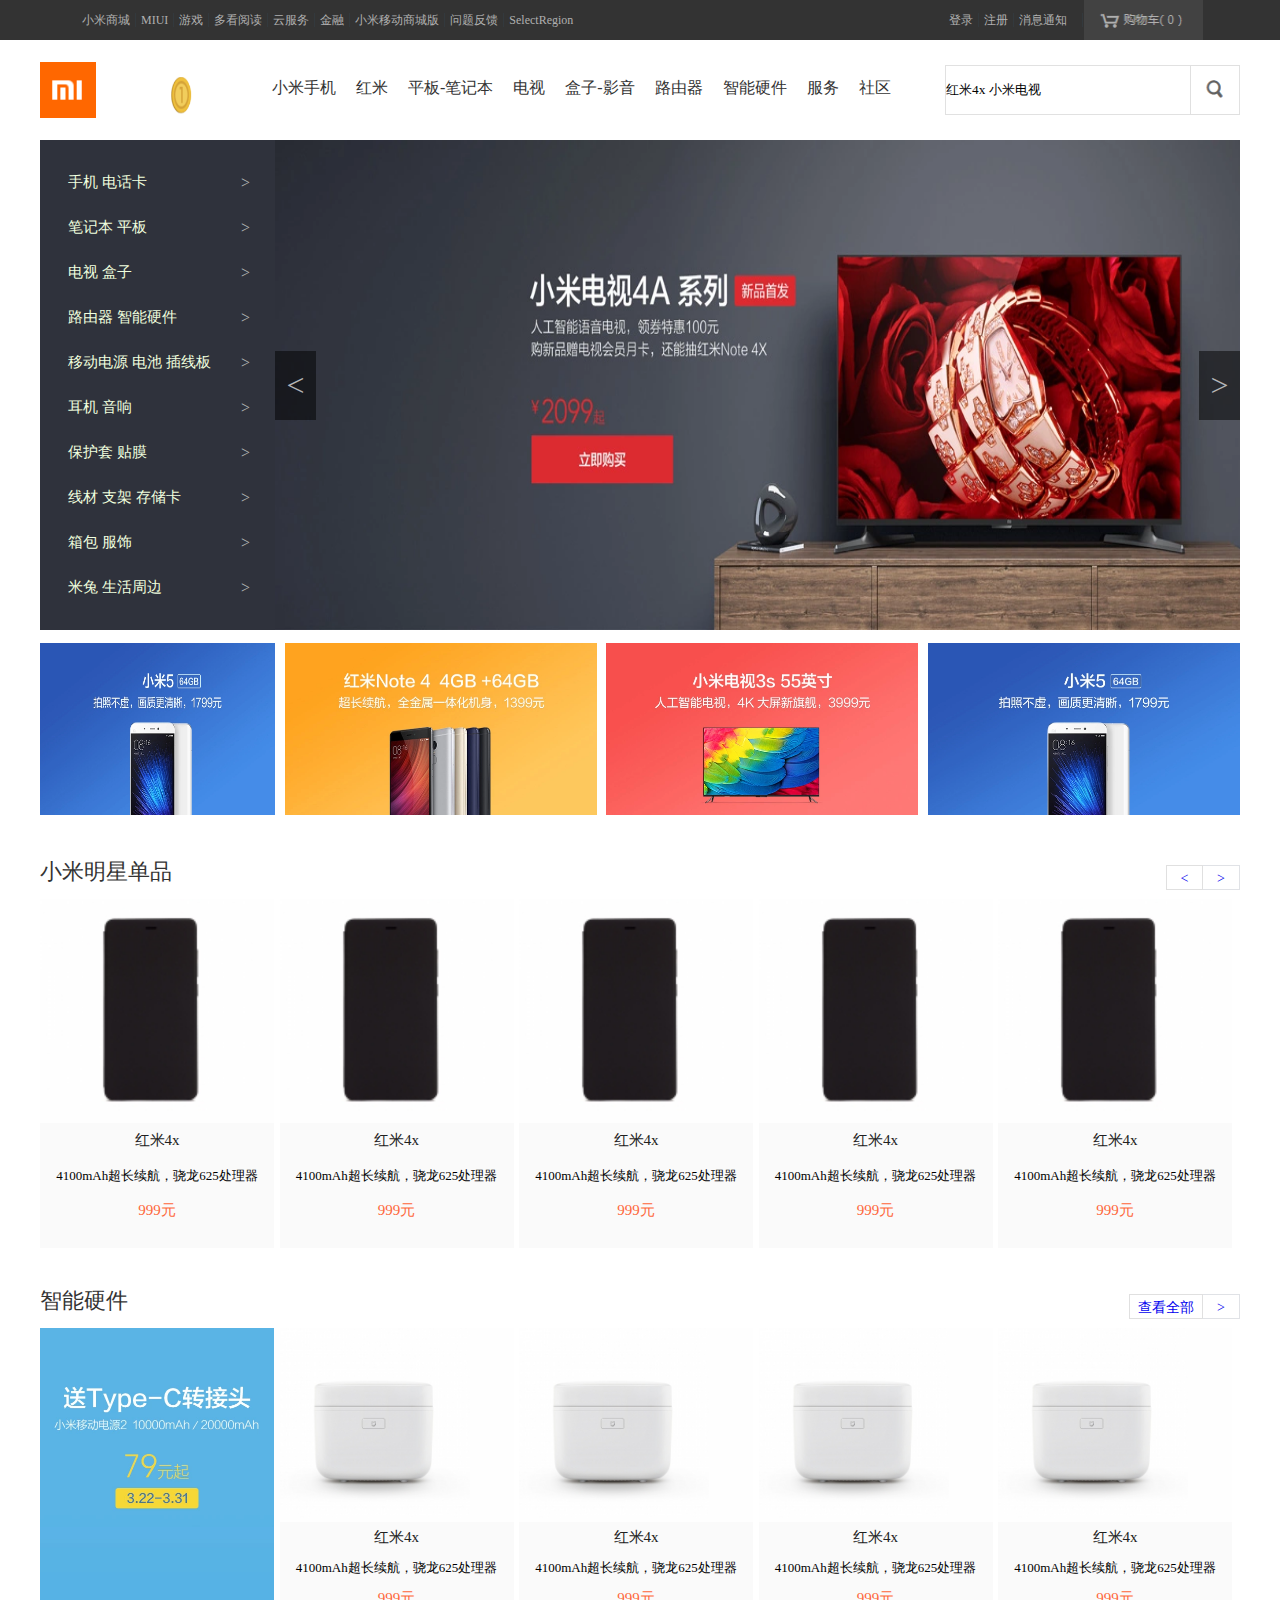
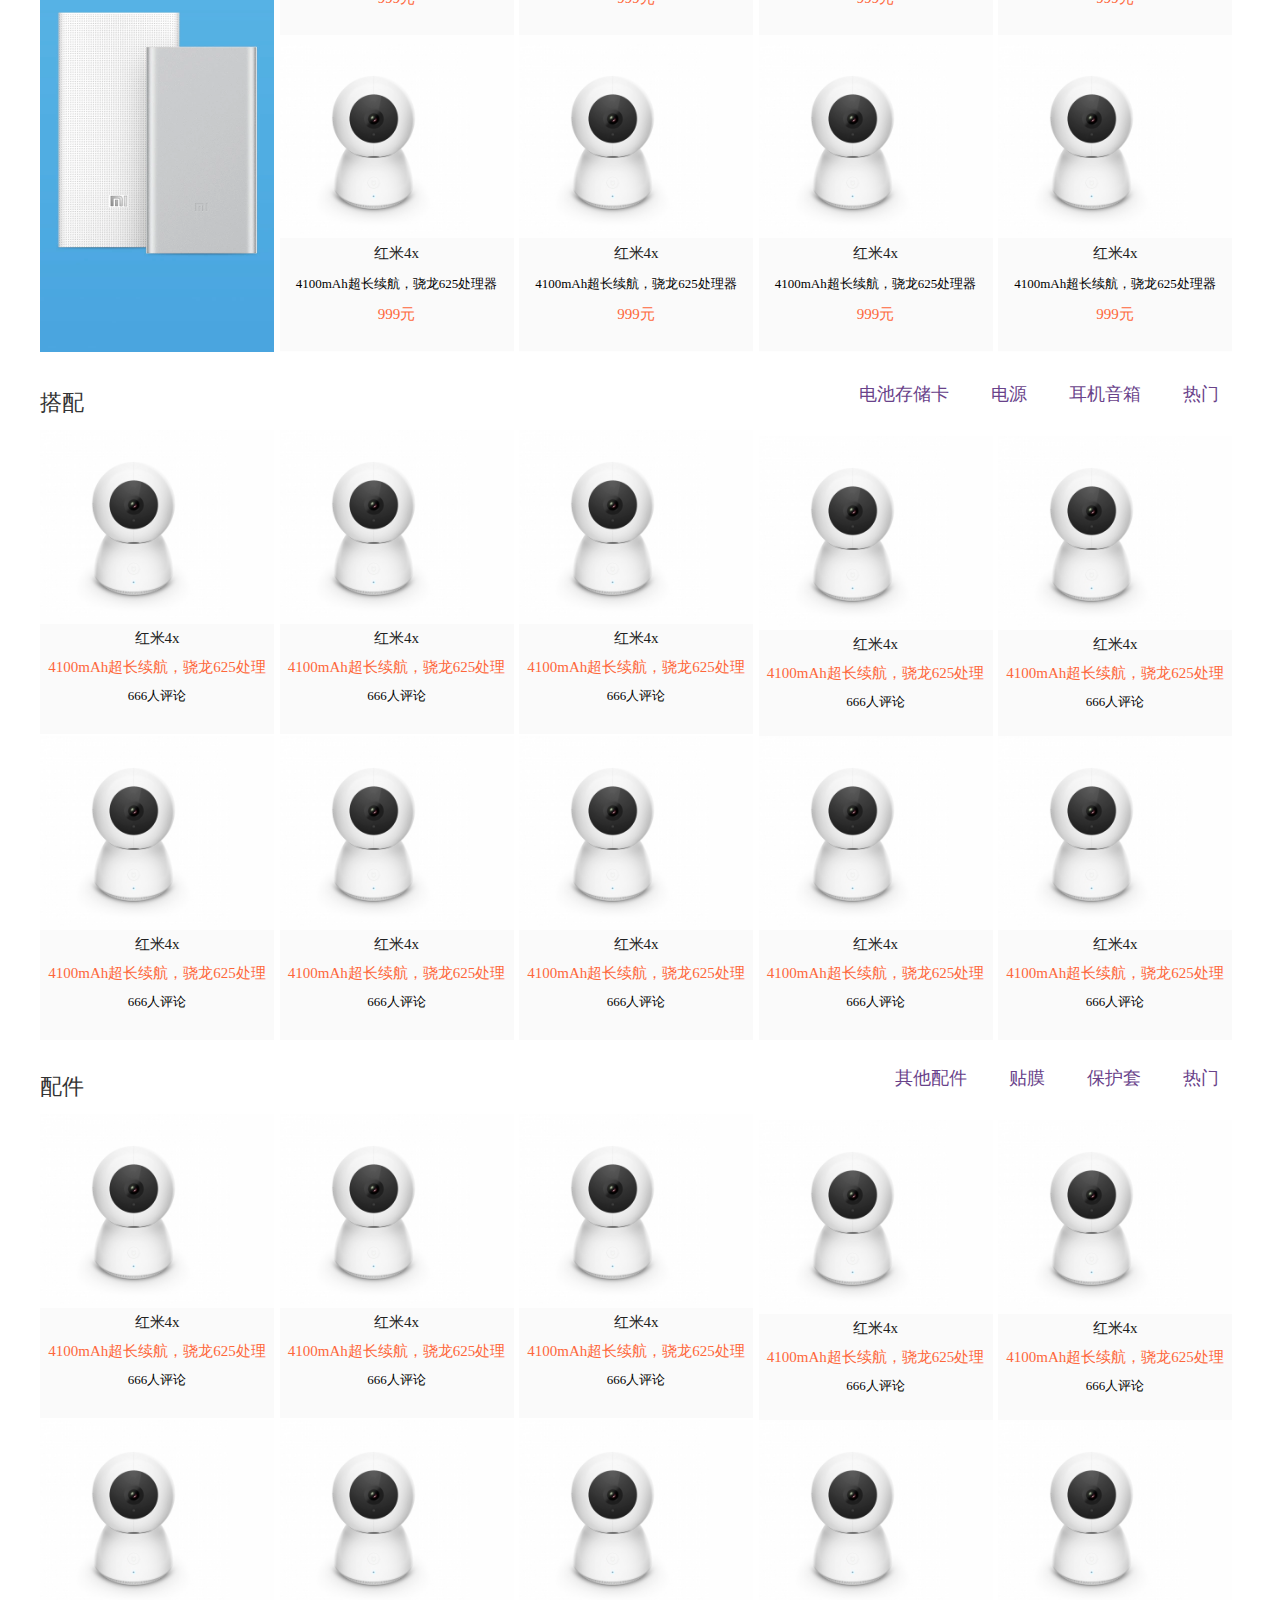
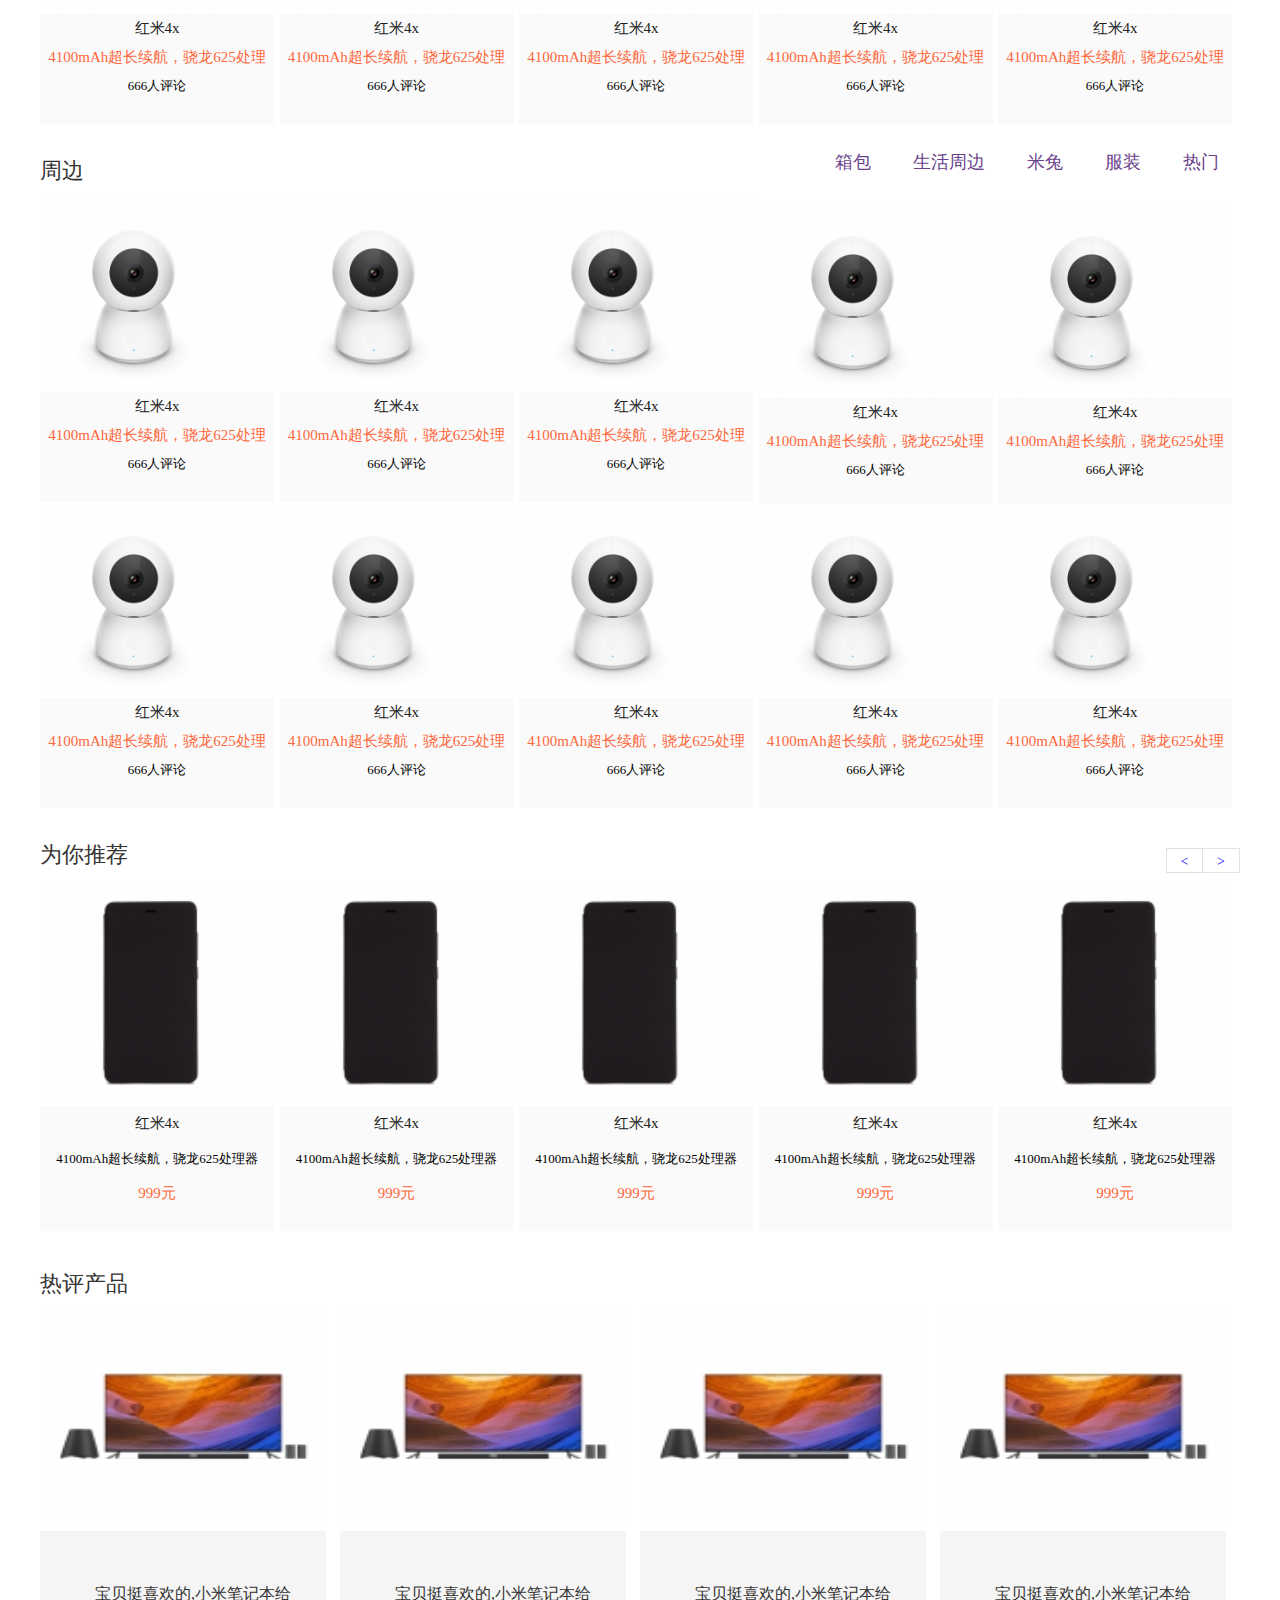
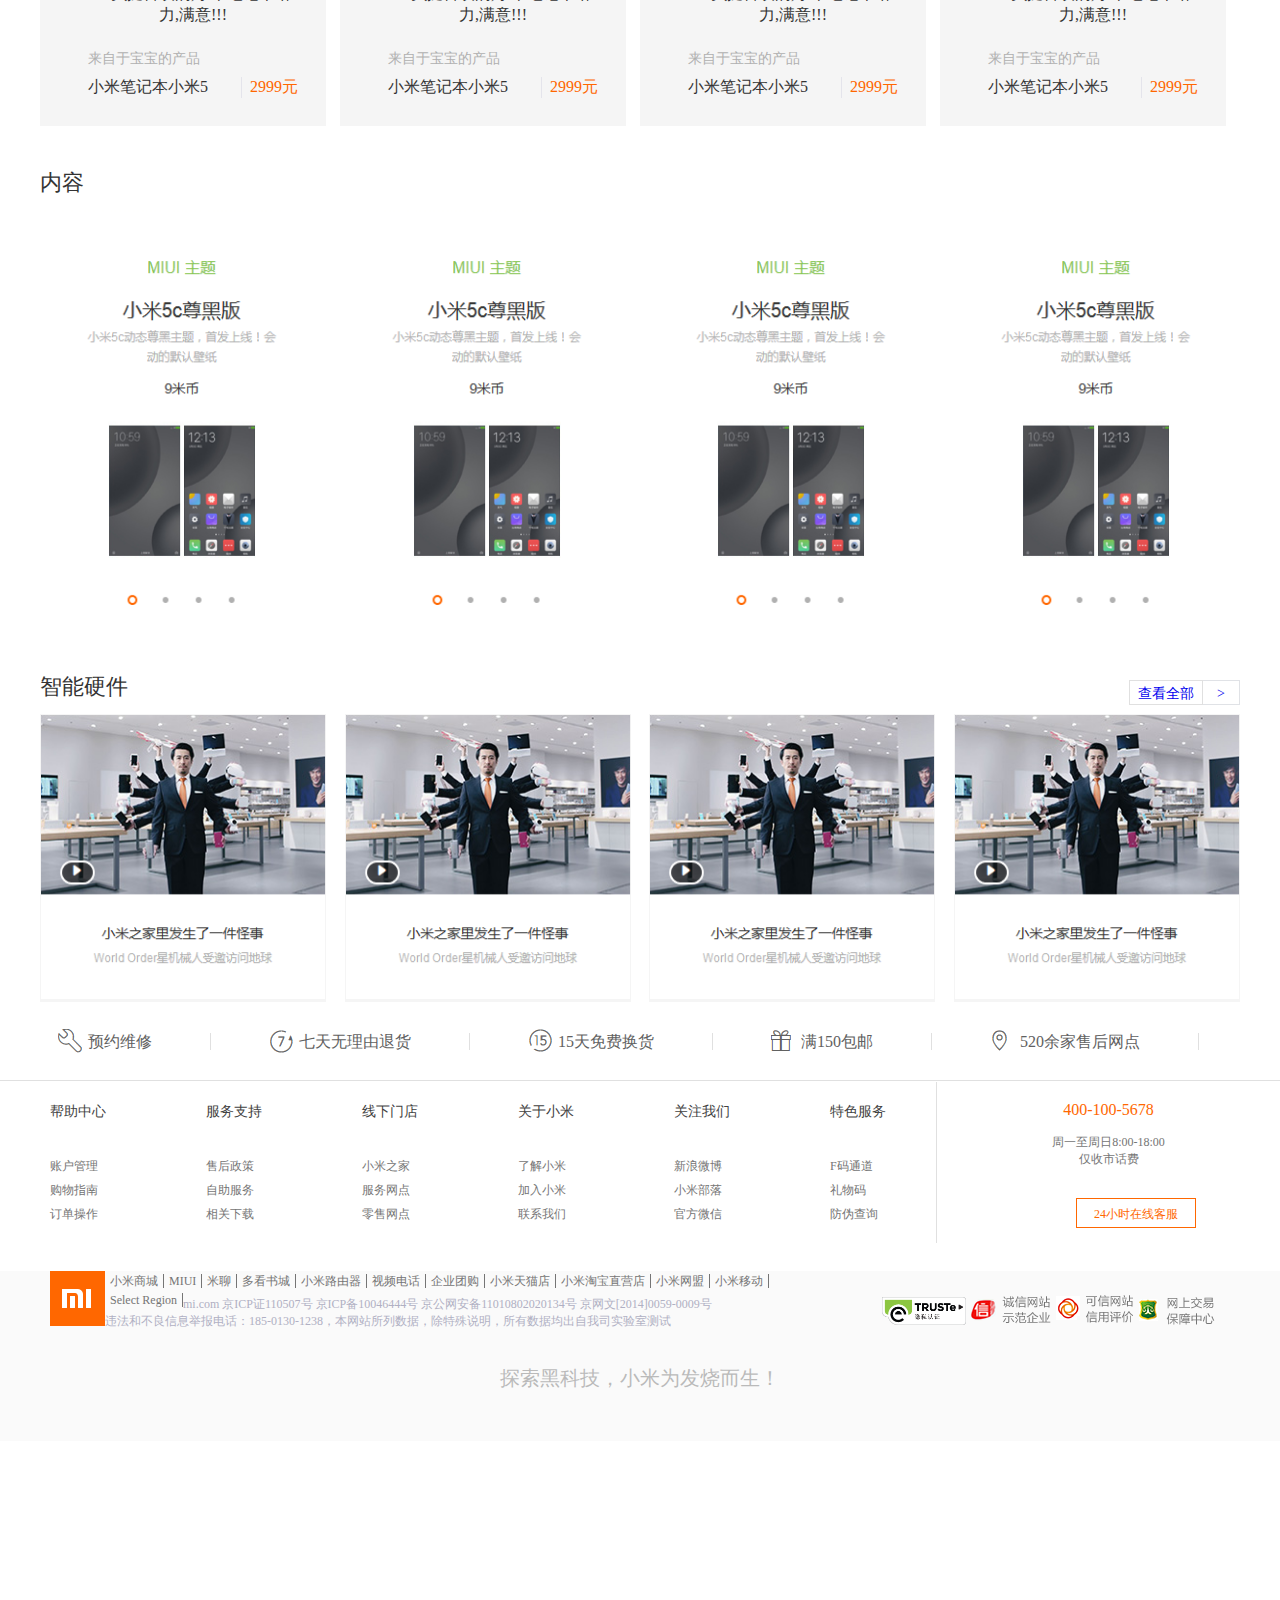
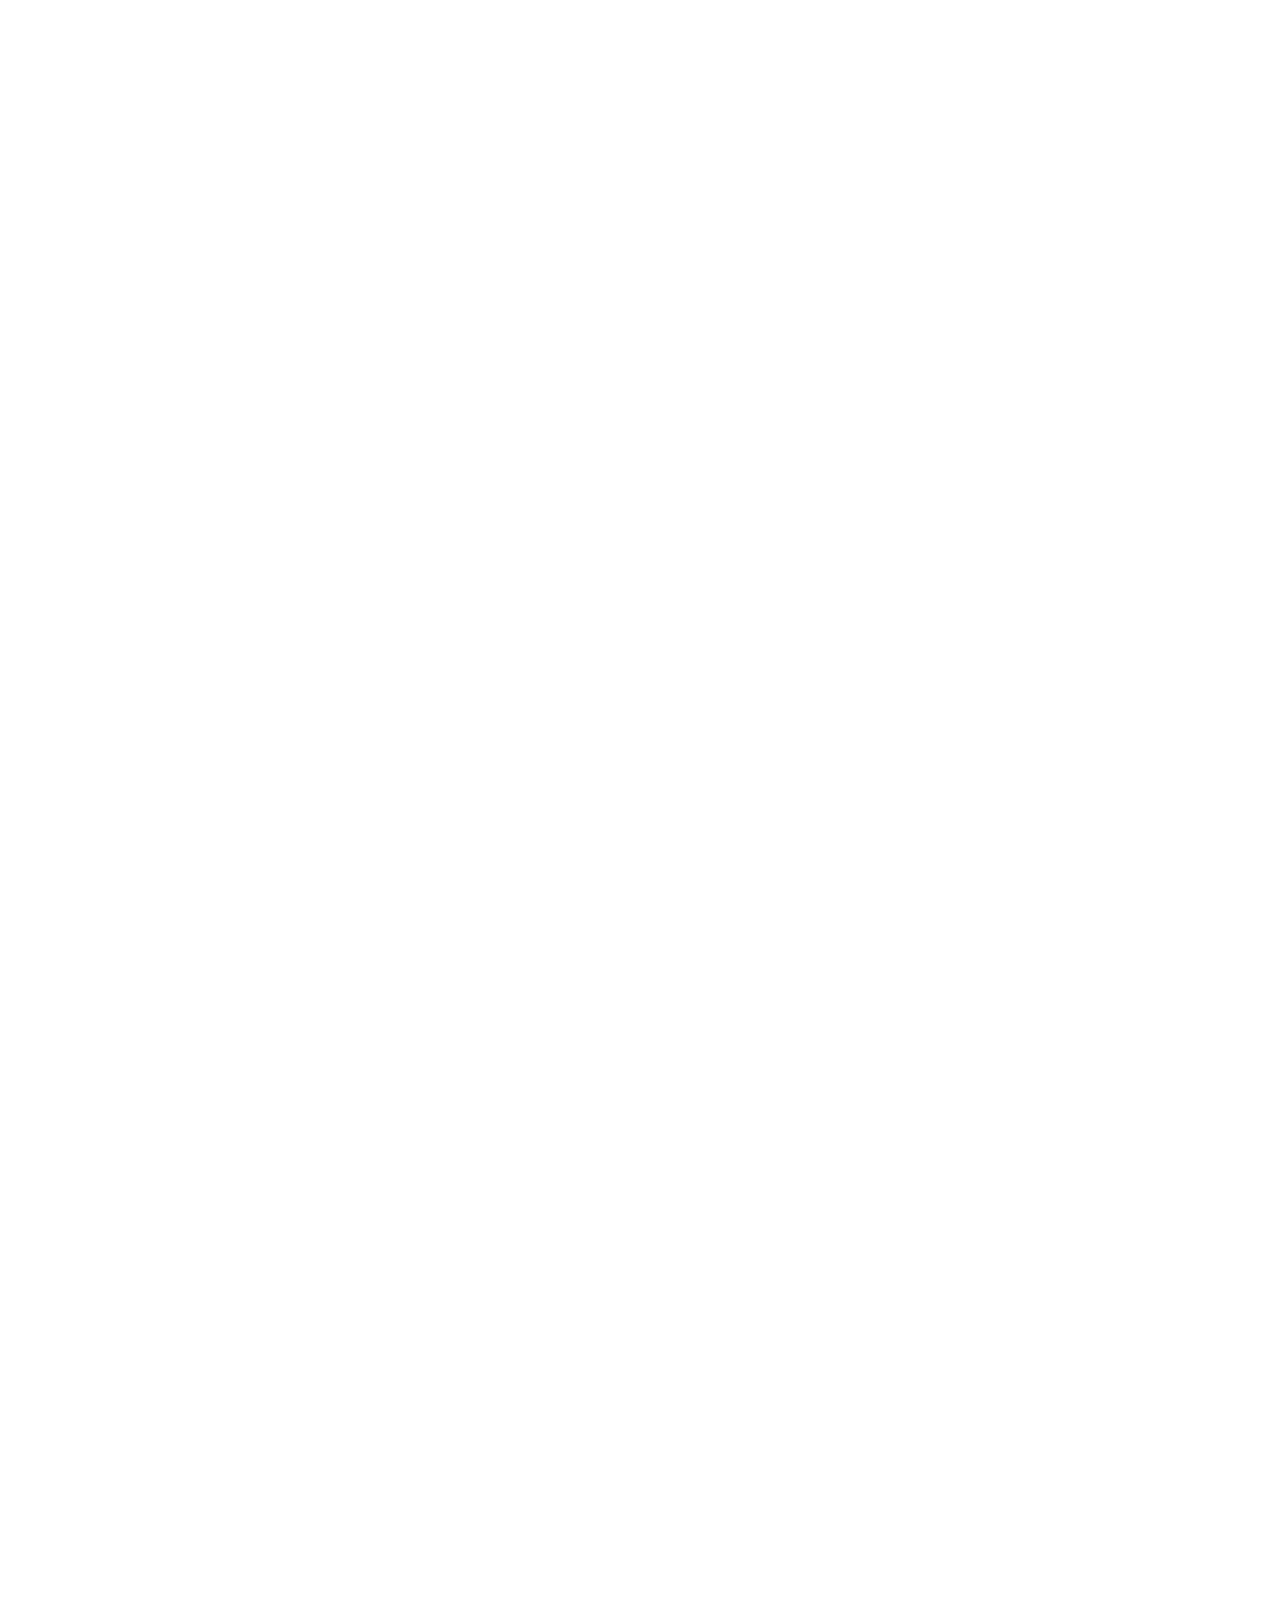
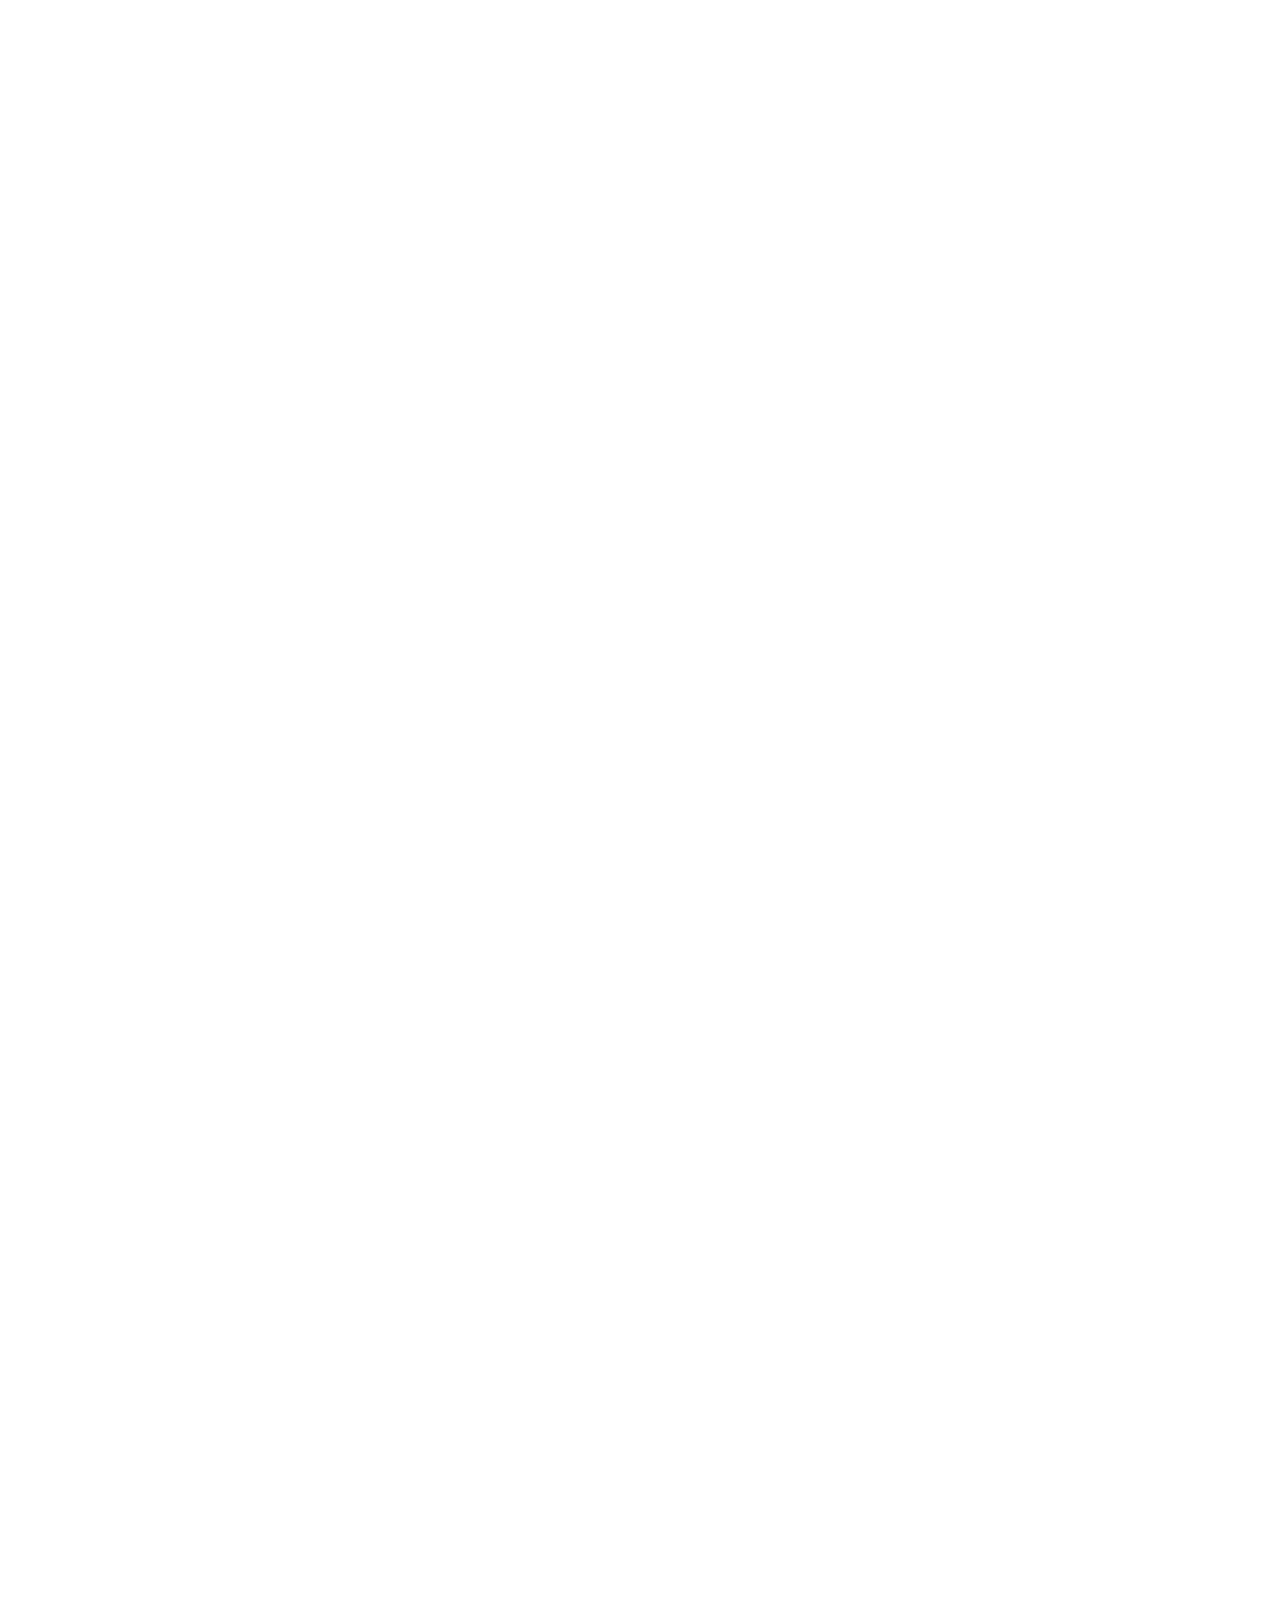
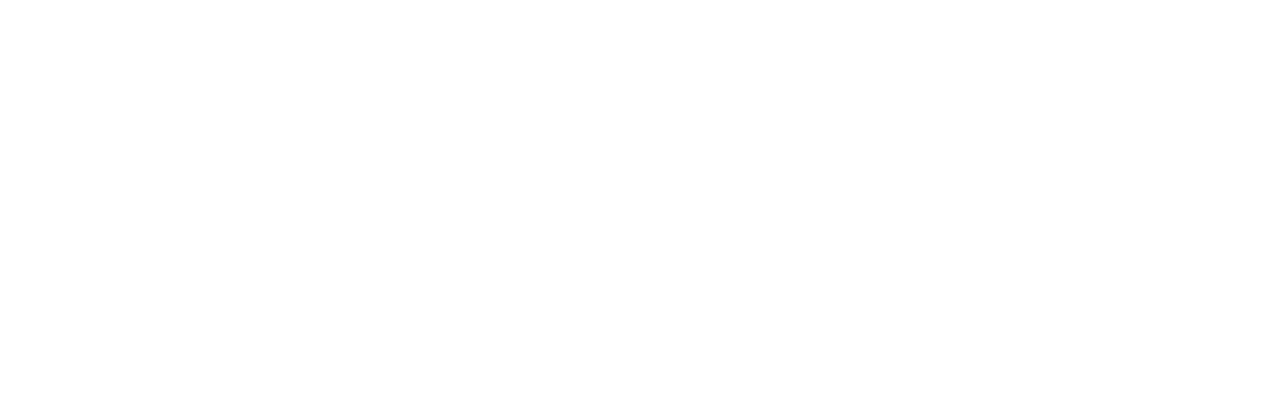
==== index.html @ 9d09cda6 "xiaomi1.0" ====
<!DOCTYPE html>
<html lang="en">
    <head>
        <meta charset="utf-8">
        <link rel="stylesheet" href="css/index.css">
    </head>
    <body>
    <!-- 顶层 -->
    	<div class="top">
    		<div class="topl">
    			<ul>
    				<li><a href="#">小米商城</a></li>
    				<li><a href="#">MIUI</a></li>
    				<li><a href="#">游戏</a></li>
    				<li><a href="#">多看阅读</a></li>
    				<li><a href="#">云服务</a></li>
    				<li><a href="#">金融</a></li>
    				<li><a href="#">小米移动商城版</a></li>
    				<li><a href="#">问题反馈</a></li>
    				<li><a id="r" href="#">SelectRegion</a></li>
    			</ul>
    		</div>
    		<div class="topr">
    			<ul>
	    			<li><a href="#">登录</a></li>
	    			<li><a href="#">注册</a></li>
	    			<li><a id="r" href="#">消息通知</a></li>
    			</ul>
    			<a href="#"><img src="img/gouwu.png" width="120" height="40" alt=""></a>
    		</div>
    	</div>

    	<!-- 导航 -->
    	<div class="nav">
    		<div class="lnav">
    			<img src="img/logo.png" width="56" height="56" alt="" class="photo">
    			<img src="img/yybjb.gif" width="100px" height="56px" alt="" class="photo1">
    		</div>
    		<div class="mnav">
	    		<ul>
	    			<li><a href="#">小米手机</a></li>
	    			<li><a href="#">红米</a></li>
	    			<li><a href="#">平板-笔记本</a></li>
	    			<li><a href="#">电视</a></li>
	    			<li><a href="#">盒子-影音</a></li>
	    			<li><a href="#">路由器</a></li>
	    			<li><a href="#">智能硬件</a></li>
	    			<li><a href="#">服务</a></li>
	    			<li><a href="#">社区</a></li>
	    		</ul>
    		</div>
			<div class="rnav">
				<input type="search" value="红米4x 小米电视">
				<img src="img/search.png" width="50" height="50" alt="">
			</div>
    	</div>
    	<!-- banner -->
    	<div class="banner">
    		<div class="lbanner">
    			<ul>
	    			<li><a class="mark" href="#">手机</a>&nbsp;<a class="mark" href="#">电话卡</a><span>&gt;</span>
	    				<div class="item">
	    					<dl>
	    						<dt>
	    							<a href="">
	    								<img src="img/item-1.png"/>
	    								<em>小米手机5c</em>
	    								<em>选购</em>
	    							</a>
	    						</dt>
	    						<dt>
	    							<a href="">
	    								<img src="img/item-2.jpg"/>
	    								<em>小米Note2</em>
	    								<em>选购</em>
	    							</a>
	    						</dt>
	    						<dt>
	    							<a href="">
	    								<img src="img/item-3.jpg"/>
	    								<em>小米MIX</em>
	    								<em>选购</em>
	    							</a>
	    						</dt>
	    						<dt>
	    							<a href="">
	    								<img src="img/item-4.jpg"/>
	    								<em>小米5s</em>
	    								<em>选购</em>
	    							</a>
	    						</dt>
	    						<dt>
	    							<a href="">
	    								<img src="img/item-5.jpg"/>
	    								<em>小米5s Plus</em>
	    								<em>选购</em>
	    							</a>
	    						</dt>
	    						<dt>
	    							<a href="">
	    								<img src="img/item-6.jpg"/>
	    								<em>小米手机5</em>
	    								<em>选购</em>
	    							</a>
	    						</dt>
	    					</dl>
	    					<dl>
	    						<dt>
	    							<a href="">
	    								<img src="img/item-7.png"/>
	    								<em>红米Note 4X</em>
	    								<em>选购</em>
	    							</a>
	    						</dt>
	    						<dt>
	    							<a href="">
	    								<img src="img/item-8.jpg"/>
	    								<em>红Note 4</em>
	    								<em>选购</em>
	    							</a>
	    						</dt>
	    						<dt>
	    							<a href="">
	    								<img src="img/item-9.png"/>
	    								<em>红米4X</em>
	    								<em>选购</em>
	    							</a>
	    						</dt>
	    						<dt>
	    							<a href="">
	    								<img src="img/item-10.jpg"/>
	    								<em>红米4</em>
	    								<em>选购</em>
	    							</a>
	    						</dt>
	    						<dt>
	    							<a href="">
	    								<img src="img/item-11.jpg"/>
	    								<em>红米4A</em>
	    								<em>选购</em>
	    							</a>
	    						</dt>
	    						<dt>
	    							<a href="">
	    								<img src="img/item-12.jpg"/>
	    								<em>对比手机</em>
	    								<i></i>
	    							</a>
	    						</dt>
	    					</dl>
	    					<dl>
	    						<dt>
	    							<a href="">
	    								<img src="img/item-13.jpg"/>
	    								<em>小米手机 电话卡</em>
	    								<i></i>
	    							</a>
	    						</dt>
	    					</dl>
	    				</div>
	    			</li>
	    			<li>
	    				<a class="mark" href="#">笔记本</a>&nbsp;<a class="mark" href="#">平板</a><span>&gt;</span>
	    				<div class="item">
	    					<dl>
	    						<dt>
	    							<a href="">
	    								<img src="img/item-14.jpg"/>
	    								<em>小米笔记本Air</em>
	    								<em>选购</em>
	    							</a>
	    						</dt>
	    						<dt>
	    							<a href="">
	    								<img src="img/item-15.jpg"/>
	    								<em>小米平板3</em>
	    								<em>选购</em>
	    							</a>
	    						</dt>
	    						<dt>
	    							<a href="">
	    								<img src="img/item-16.jpg"/>
	    								<em>USB-C转接器</em>
	    								<i></i>
	    							</a>
	    						</dt>
	    						<dt>
	    							<a href="">
	    								<img src="img/item-17.jpg"/>
	    								<em>小米笔记本内胆包</em>
	    								<i></i>
	    							</a>
	    						</dt>
	    						<dt>
	    							<a href="">
	    								<img src="img/item-18.jpg"/>
	    								<em>小米便携鼠标</em>
	    								<i></i>
	    							</a>
	    						</dt>
	    						<dt>
	    							<a href="">
	    								<img src="img/item-19.png"/>
	    								<em>小米无线鼠标</em>
	    								<i></i>
	    							</a>
	    						</dt>
	    					</dl>
	    				</div>
	    			</li>
	    			<li>
	    				<a class="mark" href="#">电视</a>&nbsp;<a class="mark" href="#">盒子</a><span>&gt;</span>
	    				<div class="item">
	    					<dl>
	    						<dt>
	    							<a href="">
	    								<img src="img/item-20.jpg"/>
	    								<em>小米电视4A 43英寸</em>
	    								<i></i>
	    							</a>
	    						</dt>
	    						<dt>
	    							<a href="">
	    								<img src="img/item-21.jpg"/>
	    								<em>小米电视4A 49英寸</em>
	    								<i></i>
	    							</a>
	    						</dt>
	    						<dt>
	    							<a href="">
	    								<img src="img/item-22.jpg"/>
	    								<em>小米电视4A 55英寸</em>
	    								<i></i>
	    							</a>
	    						</dt>
	    						<dt>
	    							<a href="">
	    								<img src="img/item-23.jpg"/>
	    								<em>小米电视4A 65英寸</em>
	    								<i></i>
	    							</a>
	    						</dt>
	    						<dt>
	    							<a href="">
	    								<img src="img/item-24.jpg"/>
	    								<em>小米电视3S 48英寸</em>
	    								<i></i>
	    							</a>
	    						</dt>
	    						<dt>
	    							<a href="">
	    								<img src="img/item-25.png"/>
	    								<em>小米电视3S 55英寸</em>
	    								<i></i>
	    							</a>
	    						</dt>
	    					</dl>
	    					<dl>
	    						<dt>
	    							<a href="">
	    								<img src="img/item-26.png"/>
	    								<em>小米电视3S 60英寸</em>
	    								<i></i>
	    							</a>
	    						</dt>
	    						<dt>
	    							<a href="">
	    								<img src="img/item-27.png"/>
	    								<em>小米电视3S 65英寸</em>
	    								<i></i>
	    							</a>
	    						</dt>
	    						<dt>
	    							<a href="">
	    								<img src="img/item-28.jpg"/>
	    								<em>小米电视3S 60英寸 曲面</em>
	    								<i></i>
	    							</a>
	    						</dt>
	    						<dt>
	    							<a href="">
	    								<img src="img/item-29.jpg"/>
	    								<em>小米电视3 60英寸</em>
	    								<i></i>
	    							</a>
	    						</dt>
	    						<dt>
	    							<a href="">
	    								<img src="img/item-30.png"/>
	    								<em>小米电视3 70英寸</em>
	    								<i></i>
	    							</a>
	    						</dt>
	    						<dt>
	    							<a href="">
	    								<img src="img/item-31.jpg"/>
	    								<em>小米盒子3S</em>
	    								<i></i>
	    							</a>
	    						</dt>
	    					</dl>
	    					<dl>
	    						<dt>
	    							<a href="">
	    								<img src="img/item-32.jpg"/>
	    								<em>小米盒子3c</em>
	    								<i></i>
	    							</a>
	    						</dt>
	    						<dt>
	    							<a href="">
	    								<img src="img/item-33.jpg"/>
	    								<em>小米盒子3 增强版</em>
	    								<i></i>
	    							</a>
	    						</dt>
	    						<dt>
	    							<a href="">
	    								<img src="img/item-34.jpg"/>
	    								<em>小米盒子 mini</em>
	    								<i></i>
	    							</a>
	    						</dt>
	    						<dt>
	    							<a href="">
	    								<img src="img/item-35.jpg"/>
	    								<em>小米低音炮</em>
	    								<i></i>
	    							</a>
	    						</dt>
	    						<dt>
	    							<a href="">
	    								<img src="img/item-36.jpg"/>
	    								<em>蓝牙手柄</em>
	    								<i></i>
	    							</a>
	    						</dt>
	    						<dt>
	    							<a href="">
	    								<img src="img/item-37.jpg"/>
	    								<em>家庭音响</em>
	    								<i></i>
	    							</a>
	    						</dt>
	    					</dl>
	    					<dl>
	    						<dt>
	    							<a href="">
	    								<img src="img/item-38.jpg"/>
	    								<em>电视盒子配件</em>
	    								<i></i>
	    							</a>
	    						</dt>
	    					</dl>
	    				</div>
	    			</li>
	    			<li>
	    				<a class="mark" href="#">路由器</a>&nbsp;<a class="mark" href="#">智能硬件</a> <span>&gt;</span>
	    				<div class="item">
	    					<dl>
	    						<dt>
	    							<a href="">
	    								<img src="img/item-39.jpg"/>
	    								<em>米家扫地机器人及配件</em>
	    								<i></i>
	    							</a>
	    						</dt>
	    						<dt>
	    							<a href="">
	    								<img src="img/item-40.png"/>
	    								<em>小米VR眼镜</em>
	    								<i></i>
	    							</a>
	    						</dt>
	    						<dt>
	    							<a href="">
	    								<img src="img/item-41.jpg"/>
	    								<em>小米路由器</em>
	    								<i></i>
	    							</a>
	    						</dt>
	    						<dt>
	    							<a href="">
	    								<img src="img/item-42.jpg"/>
	    								<em>九号平衡车</em>
	    								<i></i>
	    							</a>
	    						</dt>
	    						<dt>
	    							<a href="">
	    								<img src="img/item-43.jpg"/>
	    								<em>电助力折叠自行车</em>
	    								<i></i>
	    							</a>
	    						</dt>
	    						<dt>
	    							<a href="">
	    								<img src="img/item-44.jpg"/>
	    								<em>米家恒温电水壶</em>
	    								<i></i>
	    							</a>
	    						</dt>
	    					</dl>
	    					<dl>
	    						<dt>
	    							<a href="">
	    								<img src="img/item-45.jpg"/>
	    								<em>米家车载空气净化器</em>
	    								<i></i>
	    							</a>
	    						</dt>
	    						<dt>
	    							<a href="">
	    								<img src="img/item-46.jpg"/>
	    								<em>手表</em>
	    								<i></i>
	    							</a>
	    						</dt>
	    						<dt>
	    							<a href="">
	    								<img src="img/item-47.jpg"/>
	    								<em>米家智能电饭煲</em>
	    								<i></i>
	    							</a>
	    						</dt>
	    						<dt>
	    							<a href="">
	    								<img src="img/item-48.jpg"/>
	    								<em>智能摄像机</em>
	    								<i></i>
	    							</a>
	    						</dt>
	    						<dt>
	    							<a href="">
	    								<img src="img/item-49.jpg"/>
	    								<em>净化器及滤芯</em>
	    								<i></i>
	    							</a>
	    						</dt>
	    						<dt>
	    							<a href="">
	    								<img src="img/item-50.jpg"/>
	    								<em>净水器及滤芯</em>
	    								<i></i>
	    							</a>
	    						</dt>
	    					</dl>
	    					<dl>
	    						<dt>
	    							<a href="">
	    								<img src="img/item-51.jpg"/>
	    								<em>血压计</em>
	    								<i></i>
	    							</a>
	    						</dt>
	    						<dt>
	    							<a href="">
	    								<img src="img/item-52.jpg"/>
	    								<em>米兔积木机器人</em>
	    								<i></i>
	    							</a>
	    						</dt>
	    						<dt>
	    							<a href="">
	    								<img src="img/item-53.jpg"/>
	    								<em>智能灯</em>
	    								<i></i>
	    							</a>
	    						</dt>
	    						<dt>
	    							<a href="">
	    								<img src="img/item-54.jpg"/>
	    								<em>米兔智能故事机</em>
	    								<i></i>
	    							</a>
	    						</dt>
	    						<dt>
	    							<a href="">
	    								<img src="img/item-55.jpg"/>
	    								<em>智能家庭组合</em>
	    								<i></i>
	    							</a>
	    						</dt>
	    						<dt>
	    							<a href="">
	    								<img src="img/item-56.jpg"/>
	    								<em>手环及配件</em>
	    								<i></i>
	    							</a>
	    						</dt>
	    					</dl>
	    					<dl>
	    						<dt>
	    							<a href="">
	    								<img src="img/item-57.jpg"/>
	    								<em>体重秤/体脂称</em>
	    								<i></i>
	    							</a>
	    						</dt>
	    						<dt>
	    							<a href="">
	    								<img src="img/item-58.jpg"/>
	    								<em>电动滑板车</em>
	    								<i></i>
	    							</a>
	    						</dt>
	    						<dt>
	    							<a href="">
	    								<img src="img/item-59.jpg"/>
	    								<em>小米无人机</em>
	    								<i></i>
	    							</a>
	    						</dt>
	    						<dt>
	    							<a href="">
	    								<img src="img/item-60.jpg"/>
	    								<em>米家行车记录仪</em>
	    								<i></i>
	    							</a>
	    						</dt>
	    						<dt>
	    							<a href="">
	    								<img src="img/item-61.jpg"/>
	    								<em>小米米家对讲机</em>
	    								<i></i>
	    							</a>
	    						</dt>
	    						<dt>
	    							<a href="">
	    								<img src="img/item-62.jpg"/>
	    								<em>全部智能硬件</em>
	    								<i></i>
	    							</a>
	    						</dt>
	    					</dl>
	    				</div>
	    			</li>
	    			<li>
	    				<a class="mark" href="#">移动电源</a>&nbsp;<a class="mark" href="#">电池</a>&nbsp;<a class="mark" href="#">插线板</a><span>&gt;</span>
	    				<div class="item">
	    					<dl>
	    						<dt>
	    							<a href="">
	    								<img src="img/item-63.jpg"/>
	    								<em>小米移动电源</em>
	    								<i></i>
	    							</a>
	    						</dt>
	    						<dt>
	    							<a href="">
	    								<img src="img/item-64.jpg"/>
	    								<em>插线板</em>
	    								<i></i>
	    							</a>
	    						</dt>
	    						<dt>
	    							<a href="">
	    								<img src="img/item-65.jpg"/>
	    								<em>品牌移动电源</em>
	    								<i></i>
	    							</a>
	    						</dt>
	    						<dt>
	    							<a href="">
	    								<img src="img/item-66.jpg"/>
	    								<em>移动电源附件</em>
	    								<i></i>
	    							</a>
	    						</dt>
	    						<dt>
	    							<a href="">
	    								<img src="img/item-67.jpg"/>
	    								<em>充电器</em>
	    								<i></i>
	    							</a>
	    						</dt>
	    						<dt>
	    							<a href="">
	    								<img src="img/item-68.jpg"/>
	    								<em>彩虹5号电池</em>
	    								<i></i>
	    							</a>
	    						</dt>
	    					</dl>
	    					<dl>
	    						<dt>
	    							<a href="">
	    								<img src="img/item-69.jpg"/>
	    								<em>彩虹7号电池</em>
	    								<i></i>
	    							</a>
	    						</dt>
	    					</dl>
	    				</div>
	    			</li>
	    			<li>
	    				<a class="mark" href="#">耳机</a>&nbsp;<a class="mark" href="#">音响</a><span>&gt;</span>
	    				<div class="item">
	    					<dl>
	    						<dt>
	    							<a href="">
	    								<img src="img/item-70.jpg"/>
	    								<em>小米头戴式耳机</em>
	    								<i></i>
	    							</a>
	    						</dt>
	    						<dt>
	    							<a href="">
	    								<img src="img/item-71.jpg"/>
	    								<em>头戴式耳机轻松版</em>
	    								<i></i>
	    							</a>
	    						</dt>
	    						<dt>
	    							<a href="">
	    								<img src="img/item-72.jpg"/>
	    								<em>小米圈铁耳机 Pro</em>
	    								<i></i>
	    							</a>
	    						</dt>
	    						<dt>
	    							<a href="">
	    								<img src="img/item-73.jpg"/>
	    								<em>小米圈铁耳机</em>
	    								<i></i>
	    							</a>
	    						</dt>
	    						<dt>
	    							<a href="">
	    								<img src="img/item-74.jpg"/>
	    								<em>小米胶囊耳机</em>
	    								<i></i>
	    							</a>
	    						</dt>
	    						<dt>
	    							<a href="">
	    								<img src="img/item-75.jpg"/>
	    								<em>小米活塞耳机清新版</em>
	    								<i></i>
	    							</a>
	    						</dt>
	    					</dl>
	    					<dl>
	    						<dt>
	    							<a href="">
	    								<img src="img/item-76.jpg"/>
	    								<em>小米蓝牙耳机</em>
	    								<i></i>
	    							</a>
	    						</dt>
	    						<dt>
	    							<a href="">
	    								<img src="img/item-77.jpg"/>
	    								<em>小米运动蓝牙耳机</em>
	    								<i></i>
	    							</a>
	    						</dt>
	    						<dt>
	    							<a href="">
	    								<img src="img/item-78.jpg"/>
	    								<em>品牌耳机</em>
	    								<i></i>
	    							</a>
	    						</dt>
	    						<dt>
	    							<a href="">
	    								<img src="img/item-79.jpg"/>
	    								<em>小米网络音响</em>
	    								<i></i>
	    							</a>
	    						</dt>
	    						<dt>
	    							<a href="">
	    								<img src="img/item-80.jpg"/>
	    								<em>小米蓝牙音响</em>
	    								<i></i>
	    							</a>
	    						</dt>
	    						<dt>
	    							<a href="">
	    								<img src="img/item-81.png"/>
	    								<em>小米随身蓝牙音响</em>
	    								<i></i>
	    							</a>
	    						</dt>
	    					</dl>
	    						<dl>
	    						<dt>
	    							<a href="">
	    								<img src="img/item-82.jpg"/>
	    								<em>小钢炮音箱2</em>
	    								<i></i>
	    							</a>
	    						</dt>
	    						<dt>
	    							<a href="">
	    								<img src="img/item-83.jpg"/>
	    								<em>小米方盒子蓝牙音箱2</em>
	    								<i></i>
	    							</a>
	    						</dt>
	    						<dt>
	    							<a href="">
	    								<img src="img/item-84.jpg"/>
	    								<em>小米方盒子音箱</em>
	    								<i></i>
	    							</a>
	    						</dt>
	    						<dt>
	    							<a href="">
	    								<img src="img/item-85.jpg"/>
	    								<em>小米音乐闹钟</em>
	    								<i></i>
	    							</a>
	    						</dt>
	    						<dt>
	    							<a href="">
	    								<img src="img/item-86.jpg"/>
	    								<em>小米米兔音箱</em>
	    								<i></i>
	    							</a>
	    						</dt>
	    						<dt>
	    							<a href="">
	    								<img src="img/item-87.jpg"/>
	    								<em>音乐蓝牙车充</em>
	    								<i></i>
	    							</a>
	    						</dt>
	    					</dl>
	    				</div>
	    			</li>
	    			<li>
	    				<a class="mark" href="#">保护套</a>&nbsp;<a class="mark" href="#">贴膜</a><span>&gt;</span>
	    				<div class="item">
	    					<dl>
	    						<dt>
	    							<a href="">
	    								<img src="img/item-88.jpg"/>
	    								<em>贴膜</em>
	    								<i></i>
	    							</a>
	    						</dt>
	    						<dt>
	    							<a href="">
	    								<img src="img/item-89.jpg"/>
	    								<em>保护套/保护壳</em>
	    								<i></i>
	    							</a>
	    						</dt>
	    					</dl>
	    				</div>
	    			</li>
	    			<li>
	    				<a class="mark" href="#">线材</a>&nbsp;<a class="mark" href="#">支架</a>&nbsp;<a class="mark" href="#">存储卡</a><span>&gt;</span>
	    				<div class="item">
	    					<dl>
	    						<dt>
	    							<a href="">
	    								<img src="img/item-91.jpg"/>
	    								<em>线材</em>
	    								<i></i>
	    							</a>
	    						</dt>
	    						<dt>
	    							<a href="">
	    								<img src="img/item-92.jpg"/>
	    								<em>自拍杆</em>
	    								<i></i>
	    							</a>
	    						</dt>
	    						<dt>
	    							<a href="">
	    								<img src="img/item-93.jpg"/>
	    								<em>手机支架</em>
	    								<i></i>
	    							</a>
	    						</dt>
	    						<dt>
	    							<a href="">
	    								<img src="img/item-94.jpg"/>
	    								<em>存储卡</em>
	    								<i></i>
	    							</a>
	    						</dt>
	    					</dl>
	    				</div>
	    			</li>
	    			<li>
	    				<a class="mark" href="#">箱包</a>&nbsp;<a class="mark" href="#">服饰</a><span>&gt;</span>
	    				<div class="item">
	    					<dl>
	    						<dt>
	    							<a href="">
	    								<img src="img/item-95.jpg"/>
	    								<em>箱包</em>
	    								<i></i>
	    							</a>
	    						</dt>
	    						<dt>
	    							<a href="">
	    								<img src="img/item-96.jpg"/>
	    								<em>90分旅行箱</em>
	    								<i></i>
	    							</a>
	    						</dt>
	    						<dt>
	    							<a href="">
	    								<img src="img/item-97.jpg"/>
	    								<em>服饰</em>
	    								<i></i>
	    							</a>
	    						</dt>
	    						<dt>
	    							<a href="">
	    								<img src="img/item-98.jpg"/>
	    								<em>米家运动鞋 智能版</em>
	    								<i></i>
	    							</a>
	    						</dt>
	    					</dl>
	    				</div>
	    			</li>
	    			<li>
	    				<a class="mark" href="#">米兔</a>&nbsp;<a class="mark" href="#">生活周边</a><span>&gt;</span>
	    				<div class="item">
	    					<dl>
	    						<dt>
	    							<a href="">
	    								<img src="img/item-100.jpg"/>
	    								<em>米兔玩偶</em>
	    								<i></i>
	    							</a>
	    						</dt>
	    						<dt>
	    							<a href="">
	    								<img src="img/item-101.jpg"/>
	    								<em>鼠标垫</em>
	    								<i></i>
	    							</a>
	    						</dt>
	    						<dt>
	    							<a href="">
	    								<img src="img/item-102.jpg"/>
	    								<em>生活周边</em>
	    								<i></i>
	    							</a>
	    						</dt>
	    						<dt>
	    							<a href="">
	    								<img src="img/item-103.jpg"/>
	    								<em><<小米>>会刊</em>
	    								<i></i>
	    							</a>
	    						</dt>
	    						<dt>
	    							<a href="">
	    								<img src="img/item-104.jpg"/>
	    								<em>毛巾/浴巾</em>
	    								<i></i>
	    							</a>
	    						</dt>
	    						<dt>
	    							<a href="">
	    								<img src="img/item-105.jpg"/>
	    								<em>8H乳胶枕</em>
	    								<i></i>
	    							</a>
	    						</dt>
	    					</dl>
	    				</div>
	    			</li>
    			</ul>
    		</div>
    		<div class="rbanner">
    			<img src="img/banner.jpg" alt="">
    			<div class="btnl"><span>&lt;</span></div>
    			<div class="btnr"><span>&gt;</span></div>
    		</div>
    	</div>
    	<!-- 第三层 -->
    	<div class="sub-banner">
    		<div class="p1">
    			<img src="img/1.jpg" width="235" height="172" alt="">
    		</div>
    		<div class="p">
    			<img src="img/2.jpg" width="312" height="172" alt="">
    		</div>
    		<div class="p">
    			<img src="img/3.jpg" width="312" height="172" alt="">
    		</div>
    		<div class="p2">
    			<img src="img/1.jpg" width="312" height="172" alt="">
    		</div>
    	</div>
    	<!-- 小米明星单品 -->
    	<div class="tip1">
    		<span>小米明星单品</span>
    		<div class="btnl"><a href="#">&lt;</a></div>
    		<div class="btnr"><a href="#">&gt;</a></div>
    	</div>
    	<!-- 明星产品展示 -->
    	<div class="star">
    		<div class="sstar">
    			<img src="img/05.jpg" width:"100%" height="220px" alt="">
    			<div class="text">
    					<em>红米4x</em>
    					<br>
    					4100mAh超长续航，骁龙625处理器
    					<br>
    					<i>999元</i>
    			</div>
    		</div>
    		<div class="sstar">
    			<img src="img/05.jpg" width:"100%" height="220px"  alt="">
    			<div class="text">
    					<em>红米4x</em>
    					<br>
    					4100mAh超长续航，骁龙625处理器
    					<br>
    					<i>999元</i>
    			</div>
    		</div>
    		<div class="sstar">
    			<img src="img/05.jpg"  width:"100%" height="220px" alt="">
    			<div class="text">
    					<em>红米4x</em>
    					<br>
    					4100mAh超长续航，骁龙625处理器
    					<br>
    					<i>999元</i>
    			</div>
    		</div>
    		<div class="sstar">
    			<img src="img/05.jpg" width:"100%" height="220px" alt="">
    			<div class="text">
    					<em>红米4x</em>
    					<br>
    					4100mAh超长续航，骁龙625处理器
    					<br>
    					<i>999元</i>
    			</div>
    		</div>
    		<div class="sstar rmargin">
    			<img src="img/05.jpg" width:"100%" height="220px" alt="">
    			<div class="text">
    					<em>红米4x</em>
    					<br>
    					4100mAh超长续航，骁龙625处理器
    					<br>
    					<i>999元</i>
    			</div>
    		</div>
    	</div>
    	<!-- 智能硬件 -->
    	<div class="tip1">
    		<span>智能硬件</span>
			<div class="sbtnl"><a href="#">查看全部</a></div>
    		<div class="btnr"><a href="#">&gt;</a></div>
    	</div>
    	<div class="smart">
    		<div class="ssmart">
    			<img src="img/zn.jpg"  width="234" height="624" alt="">
    		</div>
    		<div class="ssmart">
    			<div class="top">
    				<img src="img/zhineng.jpg" height="190"  alt="">
    			<div class="text">
    					<em>红米4x</em>
    					<br>
    					4100mAh超长续航，骁龙625处理器
    					<br>
    					<i>999元</i>
    			</div>
    			</div>
    			<div class="bottom">
    				<img src="img/xioabai.jpg"  height="190" alt="">
    				<div class="text">
    					<em>红米4x</em>
    					<br>
    					4100mAh超长续航，骁龙625处理器
    					<br>
    					<i>999元</i>
    				</div>
    			</div>
    		</div>
    		<div class="ssmart">
    			<div class="top">
    				<img src="img/zhineng.jpg"   height="190" alt="">
    			<div class="text">
    					<em>红米4x</em>
    					<br>
    					4100mAh超长续航，骁龙625处理器
    					<br>
    					<i>999元</i>
    			</div>
    			</div>
    			<div class="bottom">
    				<img src="img/xioabai.jpg"  height="190" alt="">
    				<div class="text">
    					<em>红米4x</em>
    					<br>
    					4100mAh超长续航，骁龙625处理器
    					<br>
    					<i>999元</i>
    				</div>
    			</div>
    		</div>
    		<div class="ssmart">
    			<div class="top">
    				<img src="img/zhineng.jpg" height="190" alt="">
    			<div class="text">
    					<em>红米4x</em>
    					<br>
    					4100mAh超长续航，骁龙625处理器
    					<br>
    					<i>999元</i>
    			</div>
    			</div>
    			<div class="bottom">
    				<img src="img/xioabai.jpg"  height="190" alt="">
    				<div class="text">
    					<em>红米4x</em>
    					<br>
    					4100mAh超长续航，骁龙625处理器
    					<br>
    					<i>999元</i>
    				</div>
    			</div>
    		</div>
    		<div class="ssmart rmargin">
    			<div class="top">
    				<img src="img/zhineng.jpg"  height="190" alt="">
    			<div class="text">
    					<em>红米4x</em>
    					<br>
    					4100mAh超长续航，骁龙625处理器
    					<br>
    					<i>999元</i>
    			</div>
    			</div>
    			<div class="bottom">
    				<img src="img/xioabai.jpg"  height="190" alt="">
    				<div class="text">
    					<em>红米4x</em>
    					<br>
    					4100mAh超长续航，骁龙625处理器
    					<br>
    					<i>999元</i>
    				</div>
    			</div>
    		</div>
    	</div>
    	<!-- 搭配 -->
    	<div class="dapei-tip">
    		<span>搭配</span>
			<ul>
				<li><a href="#">热门</a></li>
				<li><a href="#">耳机音箱</a></li>
				<li><a href="#">电源</a></li>
				<li><a href="#">电池存储卡</a></li>
			</ul>
    	</div>
    	<div class="dapei">
    		<div class="sdapei">
    			<img src="img/xioabai.jpg"  height="190" alt="">
    				<div class="text">
    					<em>红米4x</em>
    					<br>
    					<i>4100mAh超长续航，骁龙625处理</i>
    					<br>
    					666人评论
    				</div>
    		</div>
    		<div class="sdapei">
    			<img src="img/xioabai.jpg"  height="190" alt="">
    				<div class="text">
    					<em>红米4x</em>
    					<br>
    					<i>4100mAh超长续航，骁龙625处理</i>
    					<br>
    					666人评论
    				</div>
    		</div>
    		<div class="sdapei">
    			<img src="img/xioabai.jpg"  height="190" alt="">
    				<div class="text">
    					<em>红米4x</em>
    					<br>
    					<i>4100mAh超长续航，骁龙625处理</i>
    					<br>
    					666人评论
    				</div>
    		</div>
    		<div class="sdapei">
    			<img src="img/xioabai.jpg"  height="190" alt="">
    				<div class="text">
    					<em>红米4x</em>
    					<br>
    					<i>4100mAh超长续航，骁龙625处理</i>
    					<br>
    					666人评论
    				</div>
    		</div>
    		<div class="sdapei rmargin">
    			<img src="img/xioabai.jpg"  height="190" alt="">
    				<div class="text">
    					<em>红米4x</em>
    					<br>
    					<i>4100mAh超长续航，骁龙625处理</i>
    					<br>
    					666人评论
    				</div>
    		</div>
    	</div>
    	<!-- 搭配第二层 -->
    	<div class="dapei2">
    		<div class="sdapei">
    			<img src="img/xioabai.jpg"  height="190" alt="">
    				<div class="text">
    					<em>红米4x</em>
    					<br>
    					<i>4100mAh超长续航，骁龙625处理</i>
    					<br>
    					666人评论
    				</div>
    		</div>
    		<div class="sdapei">
    			<img src="img/xioabai.jpg"  height="190" alt="">
    				<div class="text">
    					<em>红米4x</em>
    					<br>
    					<i>4100mAh超长续航，骁龙625处理</i>
    					<br>
    					666人评论
    				</div>
    		</div>
    		<div class="sdapei">
    			<img src="img/xioabai.jpg"  height="190" alt="">
    				<div class="text">
    					<em>红米4x</em>
    					<br>
    					<i>4100mAh超长续航，骁龙625处理</i>
    					<br>
    					666人评论
    				</div>
    		</div>
    		<div class="sdapei">
    			<img src="img/xioabai.jpg"  height="190" alt="">
    				<div class="text">
    					<em>红米4x</em>
    					<br>
    					<i>4100mAh超长续航，骁龙625处理</i>
    					<br>
    					666人评论
    				</div>
    		</div>
    		<div class="sdapei rmargin">
    			<img src="img/xioabai.jpg"  height="190" alt="">
    				<div class="text">
    					<em>红米4x</em>
    					<br>
    					<i>4100mAh超长续航，骁龙625处理</i>
    					<br>
    					666人评论
    				</div>
    		</div>
    	</div>
    	
    	<!-- 配件 -->
    	<div class="peijian-tip">
    		<span>配件</span>
			<ul>
				<li><a href="#">热门</a></li>
				<li><a href="#">保护套</a></li>
				<li><a href="#">贴膜</a></li>
				<li><a href="#">其他配件</a></li>
			</ul>
    	</div>
    	<div class="dapei">
    		<div class="sdapei">
    			<img src="img/xioabai.jpg"  height="190" alt="">
    				<div class="text">
    					<em>红米4x</em>
    					<br>
    					<i>4100mAh超长续航，骁龙625处理</i>
    					<br>
    					666人评论
    				</div>
    		</div>
    		<div class="sdapei">
    			<img src="img/xioabai.jpg"  height="190" alt="">
    				<div class="text">
    					<em>红米4x</em>
    					<br>
    					<i>4100mAh超长续航，骁龙625处理</i>
    					<br>
    					666人评论
    				</div>
    		</div>
    		<div class="sdapei">
    			<img src="img/xioabai.jpg"  height="190" alt="">
    				<div class="text">
    					<em>红米4x</em>
    					<br>
    					<i>4100mAh超长续航，骁龙625处理</i>
    					<br>
    					666人评论
    				</div>
    		</div>
    		<div class="sdapei">
    			<img src="img/xioabai.jpg"  height="190" alt="">
    				<div class="text">
    					<em>红米4x</em>
    					<br>
    					<i>4100mAh超长续航，骁龙625处理</i>
    					<br>
    					666人评论
    				</div>
    		</div>
    		<div class="sdapei rmargin">
    			<img src="img/xioabai.jpg"  height="190" alt="">
    				<div class="text">
    					<em>红米4x</em>
    					<br>
    					<i>4100mAh超长续航，骁龙625处理</i>
    					<br>
    					666人评论
    				</div>
    		</div>
    	</div>
    	<!-- 配件第二层 -->
    	<div class="dapei2">
    		<div class="sdapei">
    			<img src="img/xioabai.jpg"  height="190" alt="">
    				<div class="text">
    					<em>红米4x</em>
    					<br>
    					<i>4100mAh超长续航，骁龙625处理</i>
    					<br>
    					666人评论
    				</div>
    		</div>
    		<div class="sdapei">
    			<img src="img/xioabai.jpg"  height="190" alt="">
    				<div class="text">
    					<em>红米4x</em>
    					<br>
    					<i>4100mAh超长续航，骁龙625处理</i>
    					<br>
    					666人评论
    				</div>
    		</div>
    		<div class="sdapei">
    			<img src="img/xioabai.jpg"  height="190" alt="">
    				<div class="text">
    					<em>红米4x</em>
    					<br>
    					<i>4100mAh超长续航，骁龙625处理</i>
    					<br>
    					666人评论
    				</div>
    		</div>
    		<div class="sdapei">
    			<img src="img/xioabai.jpg"  height="190" alt="">
    				<div class="text">
    					<em>红米4x</em>
    					<br>
    					<i>4100mAh超长续航，骁龙625处理</i>
    					<br>
    					666人评论
    				</div>
    		</div>
    		<div class="sdapei rmargin">
    			<img src="img/xioabai.jpg"  height="190" alt="">
    				<div class="text">
    					<em>红米4x</em>
    					<br>
    					<i>4100mAh超长续航，骁龙625处理</i>
    					<br>
    					666人评论
    				</div>
    		</div>
    	</div>

    	<!-- 周边 -->
    	<div class="zhoubian-tip">
    		<span>周边</span>
			<ul>
				<li><a href="#">热门</a></li>
				<li><a href="#">服装</a></li>
				<li><a href="#">米兔</a></li>
				<li><a href="#">生活周边</a></li>
				<li><a href="#">箱包</a></li>
			</ul>
    	</div>
    	<div class="dapei">
    		<div class="sdapei">
    			<img src="img/xioabai.jpg"  height="190" alt="">
    				<div class="text">
    					<em>红米4x</em>
    					<br>
    					<i>4100mAh超长续航，骁龙625处理</i>
    					<br>
    					666人评论
    				</div>
    		</div>
    		<div class="sdapei">
    			<img src="img/xioabai.jpg"  height="190" alt="">
    				<div class="text">
    					<em>红米4x</em>
    					<br>
    					<i>4100mAh超长续航，骁龙625处理</i>
    					<br>
    					666人评论
    				</div>
    		</div>
    		<div class="sdapei">
    			<img src="img/xioabai.jpg"  height="190" alt="">
    				<div class="text">
    					<em>红米4x</em>
    					<br>
    					<i>4100mAh超长续航，骁龙625处理</i>
    					<br>
    					666人评论
    				</div>
    		</div>
    		<div class="sdapei">
    			<img src="img/xioabai.jpg"  height="190" alt="">
    				<div class="text">
    					<em>红米4x</em>
    					<br>
    					<i>4100mAh超长续航，骁龙625处理</i>
    					<br>
    					666人评论
    				</div>
    		</div>
    		<div class="sdapei rmargin">
    			<img src="img/xioabai.jpg"  height="190" alt="">
    				<div class="text">
    					<em>红米4x</em>
    					<br>
    					<i>4100mAh超长续航，骁龙625处理</i>
    					<br>
    					666人评论
    				</div>
    		</div>
    	</div>
    	<!-- 周边第二层 -->
    	<div class="dapei2">
    		<div class="sdapei">
    			<img src="img/xioabai.jpg"  height="190" alt="">
    				<div class="text">
    					<em>红米4x</em>
    					<br>
    					<i>4100mAh超长续航，骁龙625处理</i>
    					<br>
    					666人评论
    				</div>
    		</div>
    		<div class="sdapei">
    			<img src="img/xioabai.jpg"  height="190" alt="">
    				<div class="text">
    					<em>红米4x</em>
    					<br>
    					<i>4100mAh超长续航，骁龙625处理</i>
    					<br>
    					666人评论
    				</div>
    		</div>
    		<div class="sdapei">
    			<img src="img/xioabai.jpg"  height="190" alt="">
    				<div class="text">
    					<em>红米4x</em>
    					<br>
    					<i>4100mAh超长续航，骁龙625处理</i>
    					<br>
    					666人评论
    				</div>
    		</div>
    		<div class="sdapei">
    			<img src="img/xioabai.jpg"  height="190" alt="">
    				<div class="text">
    					<em>红米4x</em>
    					<br>
    					<i>4100mAh超长续航，骁龙625处理</i>
    					<br>
    					666人评论
    				</div>
    		</div>
    		<div class="sdapei rmargin">
    			<img src="img/xioabai.jpg"  height="190" alt="">
    				<div class="text">
    					<em>红米4x</em>
    					<br>
    					<i>4100mAh超长续航，骁龙625处理</i>
    					<br>
    					666人评论
    				</div>
    		</div>
    	</div>

    	<!-- 为你推荐 -->
    	<div class="tip3">
    		<span>为你推荐</span>
    		<div class="btnl"><a href="#">&lt;</a></div>
    		<div class="btnr"><a href="#">&gt;</a></div>
    	</div>
    	<!-- 推荐产品 -->
    	<div class="star">
    		<div class="sstar">
    			<img src="img/05.jpg" width:"100%" height="220px" alt="">
    			<div class="text">
    					<em>红米4x</em>
    					<br>
    					4100mAh超长续航，骁龙625处理器
    					<br>
    					<i>999元</i>
    			</div>
    		</div>
    		<div class="sstar">
    			<img src="img/05.jpg" width:"100%" height="220px"  alt="">
    			<div class="text">
    					<em>红米4x</em>
    					<br>
    					4100mAh超长续航，骁龙625处理器
    					<br>
    					<i>999元</i>
    			</div>
    		</div>
    		<div class="sstar">
    			<img src="img/05.jpg"  width:"100%" height="220px" alt="">
    			<div class="text">
    					<em>红米4x</em>
    					<br>
    					4100mAh超长续航，骁龙625处理器
    					<br>
    					<i>999元</i>
    			</div>
    		</div>
    		<div class="sstar">
    			<img src="img/05.jpg" width:"100%" height="220px" alt="">
    			<div class="text">
    					<em>红米4x</em>
    					<br>
    					4100mAh超长续航，骁龙625处理器
    					<br>
    					<i>999元</i>
    			</div>
    		</div>
    		<div class="sstar rmargin">
    			<img src="img/05.jpg" width:"100%" height="220px" alt="">
    			<div class="text">
    					<em>红米4x</em>
    					<br>
    					4100mAh超长续航，骁龙625处理器
    					<br>
    					<i>999元</i>
    			</div>
    		</div>
    	</div>
    	<!-- 热评产品 -->
    	<div class="reping-tip">
    		<span>热评产品</span>
    	</div>
    	<div class="reping">
    		<div class="p1">
    			<img src="img/34.jpg" height="220px" alt="">
    			<div class="remark">
    				<p>宝贝挺喜欢的,小米笔记本给力,满意!!!</p>
    				<i>
    					来自于宝宝的产品
    				</i>
    				<em>小米笔记本小米5</em><span>2999元</span>
    			</div>
    		</div>
    		<div class="p1">
    			<img src="img/34.jpg" height="220px" alt="">
    			<div class="remark">
    				<p>宝贝挺喜欢的,小米笔记本给力,满意!!!</p>
    				<i>
    					来自于宝宝的产品
    				</i>
    				<em>小米笔记本小米5</em><span>2999元</span>
    			</div>
    		</div>
    		<div class="p1">
    			<img src="img/34.jpg" height="220px" alt="">
    			<div class="remark">
    				<p>宝贝挺喜欢的,小米笔记本给力,满意!!!</p>
    				<i>
    					来自于宝宝的产品
    				</i>
    				<em>小米笔记本小米5</em><span>2999元</span>
    			</div>
    		</div>
    		<div class="p1 quxiao">
    			<img src="img/34.jpg" height="220px" alt="">
    			<div class="remark">
    				<p>宝贝挺喜欢的,小米笔记本给力,满意!!!</p>
    				<i>
    					来自于宝宝的产品
    				</i>
    				<em>小米笔记本小米5</em><span>2999元</span>
    			</div>
    		</div>
    	</div>
    	<!-- 热评产品 -->
    	<div class="neirong-tip">
    		<span>内容</span>
    	</div>
    	<div class="neirong">
    		<div class="p1">
    			<img src="img/5c.png"  alt="">
    			
    		</div>
    		<div class="p1">
    			<img src="img/5c.png"  alt="">
    			
    		</div>
    		<div class="p1">
    			<img src="img/5c.png"  alt="">
    			
    		</div>
    		<div class="p1 quxiao1">
    			<img src="img/5c.png"  alt="">
    			
    		</div>
    	</div>
    	<!-- 视频 -->
    	<div class="tip1">
    		<span>智能硬件</span>
			<div class="sbtnl"><a href="#">查看全部</a></div>
    		<div class="btnr"><a href="#">&gt;</a></div>
    	</div>
    	<div class="shipin">
    		<div class="p1">
    			<img src="img/shipin.png"  alt="">
    			
    		</div>
    		<div class="p1">
    			<img src="img/shipin.png"  alt="">
    			
    		</div>
    		<div class="p1">
    			<img src="img/shipin.png"  alt="">
    			
    		</div>
    		<div class="p1 quxiao2">
    			<img src="img/shipin.png"  alt="">
    			
    		</div>
    	</div>
    	<!-- 底部 -->
  <div class="s-bottom">
        	<div class="box">
        		<div class="s1">
        			<ul>
        				<li><a href="#"><img src="img/p1.png" height="24" width="24" alt=""><span>预约维修</span></a></li>
        				<li><a href="#"><img src="img/p2.png" height="24" width="25" alt=""><span>七天无理由退货</span></a></li>
        				<li><a href="#"><img src="img/p3.png" height="24" width="24" alt=""><span>15天免费换货</span></a></li>
        				<li><a href="#"><img src="img/p4.png" height="22" width="21" alt=""><span>满150包邮</span></a></li>
        				<li><a href="#"><img src="img/p5.png" height="22" width="19" alt=""><span>520余家售后网点</span></a></li>
        			</ul>
        		</div>
        		<div class="l-s2">
        			<dl>
        				<dt><a href="#">帮助中心</a></dt>
        				<dd><a href="#">账户管理</a></dd>
        				<dd><a href="#">购物指南</a></dd>
        				<dd><a href="#">订单操作</a></dd>
        			</dl>
        			<dl>
        				<dt><a href="#">服务支持</a></dt>
        				<dd><a href="#">售后政策</a></dd>
        				<dd><a href="#">自助服务</a></dd>
        				<dd><a href="#">相关下载</a></dd>
        			</dl>
        			<dl>
        				<dt><a href="#">线下门店</a></dt>
        				<dd><a href="#">小米之家</a></dd>
        				<dd><a href="#">服务网点</a></dd>
        				<dd><a href="#">零售网点</a></dd>
        			</dl>
        			<dl>
        				<dt><a href="#">关于小米</a></dt>
        				<dd><a href="#">了解小米</a></dd>
        				<dd><a href="#">加入小米</a></dd>
        				<dd><a href="#">联系我们</a></dd>
        			</dl>
        			<dl>
        				<dt><a href="#">关注我们</a></dt>
        				<dd><a href="#">新浪微博</a></dd>
        				<dd><a href="#">小米部落</a></dd>
        				<dd><a href="#">官方微信</a></dd>
        			</dl>
        			<dl class="youbiankuang">
        				<dt><a href="#">特色服务</a></dt>
        				<dd><a href="#">F码通道</a></dd>
        				<dd><a href="#">礼物码</a></dd>
        				<dd><a href="#">防伪查询</a></dd>
        			</dl>
        		</div>
        		<div class="r-s2">
        			<p class="p1">400-100-5678</p>
        			<div class="m-p">
        				<p class="p2">周一至周日8:00-18:00</p>
        			    <p class="p3">仅收市话费</p>
        			</div>
        			<p class="p4">24小时在线客服</p>
        		</div>
        	</div>
        </div>
        <div class="xia-bottom">
        <div class="box">
        	<div class="l-xia-bottom">
                <div class="l-xia-bottom-tupian">
                <img src="img/logo.png" height="55" width="55" alt="">
                </div>
                <div class="dibuli">
                    <ul class="clearfix">
                    <li><a href="#">小米商城</a></li>
                    <li><a href="#">MIUI</a></li>
                    <li><a href="#">米聊</a></li>
                    <li><a href="#">多看书城</a></li>
                    <li><a href="#">小米路由器</a></li>
                    <li><a href="#">视频电话</a></li>
                    <li><a href="#">企业团购</a></li>
                    <li><a href="#">小米天猫店</a></li>
                    <li><a href="#">小米淘宝直营店</a></li>
                    <li><a href="#">小米网盟</a></li>
                    <li><a href="#">小米移动</a></li>
                    <li><a href="#">Select Region</a></li>
                    </ul>
                </div>
                <div class="dibuwenzi">
                    <p >mi.com 京ICP证110507号 京ICP备10046444号 京公网安备11010802020134号 京网文[2014]0059-0009号</p>
                    <p >违法和不良信息举报电话：185-0130-1238，本网站所列数据，除特殊说明，所有数据均出自我司实验室测试</p>
                </div>
            </div>
            <div class="r-xia-bottom">
                <img src="img/z.png" alt="">
                <img src="img/a.png" alt="">
                <img src="img/q.png" alt="">
                <img src="img/a2.png" alt="">
            </div>
            <div class="bottomst">
                <p>探索黑科技，小米为发烧而生！</p>
            </div>
        	
        </div>
        	
        </div>
    </body>
</html>
---- css/index.css ----
*{
	margin: 0px;
	padding: 0px;
	list-style: none;
	text-decoration: none;
	font-family: "微软雅黑","苹方";
	box-sizing: border-box;
}
body{
	height: 10000px;
}
.top{
	height: 40px;
	width: auto;
	background: #333333;
}
.topl{
	margin-left: 77px;
}
.topl li{
	float: left;
}
.topl a{
	font-size: 12px;
	color: #B0B0B0;
	border-right: 1px solid #33393D;
	padding: 0px 5px;
	line-height: 40px;
}
.topr {
	float: right;
	margin-right: 77px;
}
.topr ul{
	float: left;
}
.topr li{
	float: left;
}
.topr a{
	font-size: 12px;
	color: #B0B0B0;
	border-right: 1px solid #33393D;
	padding: 0px 5px;
	line-height: 40px;
}
 a:hover{
	color: #fff;
}
#r{
	border: 0px;
}
.topr img{
	float:right;
}
.nav{
	width: 1200px;
	height: 100px;
	margin: 0px auto;
}
.lnav{
	float: left;
}
.photo{
	margin-top: 22px;
	float: left;
}
.photo1{
	margin-left: 36px;
	margin-top: 25px;
	margin-right: 30px;
}
.mnav li{
	float: left;
	margin-top: 38px;
}
.mnav a{
	font-size: 16px;
	color: #333333;
	padding: 0px 10px;
}
.mnav a:hover{
	color: red;
}
.rnav{
	float: right;
	position: relative;
}
.rnav input{
	width: 245px;
	height: 50px;
	position: absolute;
	top: 25px;
	right: 50px;
	border: 1px solid #E1E1E1;
	border-right: 0px;
}
.rnav img{
	margin-top: 25px;
}
.banner{
	width: 1200px;
	overflow:hidden;
	margin: 0px auto;
}
.banner .lbanner{
	width: 235px;
	height: 490px;
	background: #2F323C;
	float: left;
	position:relative;
	z-index: 99;
}
.banner .lbanner ul{
	width:100%;
	padding-bottom: 25px;
	overflow:hidden;
}
.banner .lbanner ul li{
	width:100%;
	overflow:hidden;
	margin-top: 10px;
	padding-left: 28px;
}
.banner .lbanner ul li:hover .item{
	visibility: visible;
	opacity:1;
}
/*item*/
.item{
	width:800px;
	height:500px;
	background: #fff;
	border-top:1px solid #f2f2f2;
	position:absolute;
	left:235px;
	top:0px;
	z-index: 99;
	opacity:0;
	visibility:hidden;
	transition:all .5s;
}
.item dl{
	float:left;
	padding:20px 0 0 30px;
}
.item dl dt{
	width:195px;
	height:42px;
	line-height: 42px;
	/*background:red;*/
	margin-bottom:35px;
}
.item dl:nth-child(2) dt{
	width:235px;
}
.item dl dt a{
	width:100%;
	display:block;
}
.item dl dt a img{
	width:33px;
	height:42px;
	float:left;
}
.item dl dt a em:nth-child(2){
	font-style:normal;
	font-size:14px;
	color:#333333;
	float:left;
	margin-left: 20px;
	transition:all .3s;
}
.item dl dt a em:last-child{
	font-style:normal;
	display:inline-block;
	width:60px;
	height:24px;
	border:1px solid #FF6700;
	text-align: center;
	line-height: 24px;
	margin-top: 9px;
	float:right;
	font-size:12px;
	color:#FF6700;
	transition:all .3s;
}
.item dl dt a em:last-child:hover{
	background:#FF6700;
	color:#fff;
}
.item dl dt a em:nth-child(2):hover{
	color:#FF6700;
}
.banner .lbanner ul li:nth-child(2) .item{
	width:266px;
	height:500px;
}
.banner .lbanner ul li:nth-child(2) .item dt{
	width:225px;
}
.banner .lbanner ul li:nth-child(3) .item,.banner .lbanner ul li:nth-child(4) .item{
	width:965px;
	height:500px;
}
.banner .lbanner ul li:nth-child(3) .item img{
	width:40px;
	height:30px;
	margin-top:5px;
}
.banner .lbanner ul li:nth-child(5) .item{
	width:532px;
	height:500px;
}
.banner .lbanner ul li:nth-child(6)~li .item{
	width:235px;
	height:500px;
}
/*item结束*/

.banner .lbanner ul li:first-child{
	margin-top:25px;
}
.banner .lbanner ul li .mark{
	width:10%;
	height:35px;
	font-size: 15px;
	color: #EFFFDF;
	line-height: 35px;
	text-align: center;
}
.lbanner li:hover{
	background:orange;
}
.banner .rbanner{
	width: 965px;
	height: 490px;
	float: right;
	position: relative;
}
.banner .rbanner img{
	width:100%;
	height:100%;
}
/*.lbanner a{
	display: block;
	font-size: 15px;
	color: #EFFFDF;
	padding: 0px 30px;
	line-height: 3px;
}*/
.lbanner span{
	float: right;
	color: #B1B6B5;
	padding-right:25px;
	line-height: 35px;
}
.rbanner .btnl{
	width: 41px;
	height: 69px;
	background: rgba(0, 0, 0, 0.5);
	font-size: 32px;
	color: #B3B4B6;
	position: absolute;
	top: 0px;
	bottom: 0px;
	margin: auto;
	left: 0px;
	float: left;
	line-height: 69px;
	text-align: center;
}

.rbanner .btnr{
	width: 41px;
	height: 69px;
	background: rgba(0, 0, 0, 0.5);
	font-size: 32px;
	color: #B3B4B6;
	position: absolute;
	top: 0px;
	bottom: 0px;
	right: 0px;
	float: right;
	line-height: 69px;
	text-align: center;
	margin: auto;
}
.rbanner span:hover{
	color: blue;
}
.sub-banner{
	width: 1200px;
	height: 172px;
	margin: 0px auto;
	margin-top: 13px;
}
.sub-banner .p1{
	float: left;
}
.sub-banner .p{
	margin-left: 9.6px;
	float: left;
}
.sub-banner .p2{
	margin-left: 9.6px;
	float: right;
}
/* 小米明星单品 */
.tip1{
	width: 1200px;
	height: 84px;
	position: relative;
	margin: 0px auto;
}
.tip1 span{
	float: left;
	position: absolute;
	font-size: 22px;
	color: #333333;
	left: 0px;
	top: 42px;
} 
.tip1 .btnl{
	width: 37px;
	height: 25px;
	border: 1px solid #E0E0E0;
	font-size: 14px;
	line-height: 25px;
	text-align: center;
	position: absolute;
	float: right;
	right: 37px;
	margin-top: 50px;
}
.tip1 .btnr{
	width: 37px;
	height: 25px;
	border: 1px solid #E0E2E6;
	border-left: 0px;
	font-size: 14px;
	line-height: 25px;
	text-align: center;
	position: absolute;
	float: right;
	right: 0px;
	margin-top: 50px;
}
.star{
	width: 1200px;
	height: 345px;
	margin: 0px auto;
}
.star .sstar{
	width: 234px;
	height: 345px;
	background: #FEFEFE;
	float: left;
	margin-right: 5.5px;
}
 .rmargin{
	margin-right: 0px;
}
.sstar .text{
	width: 100%;
	height: 125px;
	background: #FAFAFA;
	font-size: 13px;
	text-align: center;
	line-height: 35px;
}
.text em{
	font-style: normal;
	font-size: 15px;
	color: #212121;
}

.text i{
	font-style: normal;
	font-size: 15px;
	color: #FE673A;
}
/* 硬件 */
.tip1{
	width: 1200px;
	height: 84px;
	position: relative;
	margin: 0px auto;
}
.tip1 span{
	float: left;
	position: absolute;
	font-size: 22px;
	color: #333333;
	left: 0px;
	top: 42px;
}
.tip1 .sbtnl{
	width: 74px;
	height: 25px;
	border: 1px solid #E0E0E0;
	font-size: 14px;
	line-height: 25px;
	text-align: center;
	position: absolute;
	float: right;
	right: 37px;
	margin-top: 50px;
}
.tip1 .btnr{
	width: 37px;
	height: 25px;
	border: 1px solid #E0E2E6;
	border-left: 0px;
	font-size: 14px;
	line-height: 25px;
	text-align: center;
	position: absolute;
	float: right;
	right: 0px;
	margin-top: 50px;
}
.smart{
	width: 1200px;
	height: 618px;
	margin: 0px auto;
}
.smart .ssmart{
	width: 234px;
	height: 624px;
	margin-right: 5.5px;
	float: left;
	background: #FEFEFE;
}
.smart .rmargin{
	margin-right: 0px;
}
.ssmart .top{
	width: 234px;
	height: 302px;
	background: #FEFEFE;
}
.ssmart .bottom{
	width: 234px;
	height: 302px;
	background: #FEFEFE;
	margin-top: 14px;
}
.ssmart .text{
	width: 100%;
	height: 113px;
	background: #FAFAFA;
	font-size: 13px;
	text-align: center;
	line-height: 30px;
}
.text em{
	font-style: normal;
	font-size: 15px;
	color: #212121;
}

.text i{
	font-style: normal;
	font-size: 15px;
	color: #FE673A;
}
/* 搭配 */
.dapei-tip{
	width: 1200px;
	height: 84px;
	position: relative;
	margin: 0px auto;
}
.dapei-tip span{
	float: left;
	position: absolute;
	font-size: 22px;
	color: #333333;
	left: 0px;
	top: 42px;
}
.dapei-tip li{
	float: right;
}
.dapei-tip a{
	font-size: 18px;
	color: #69428A;
	padding: 0px 21px;
	line-height: 84px;
}
.dapei-tip a:hover{
	color: orange;
}
.dapei{
	width: 1200px;
	height: 300px;
	margin: 0px auto;
}
.dapei .sdapei{
	width: 234px;
	height: 300px;
	margin-right: 5.5px;
	float: left;
	background: #FEFEFE;
}
.dapei .rmargin{
	margin-right: 0px;
}
.sdapei .text{
	width: 100%;
	height: 110px;
	background: #FAFAFA;
	font-size: 13px;
	text-align: center;
	line-height: 28px;
}
.text em{
	font-style: normal;
	font-size: 15px;
	color: #212121;
}

.text i{
	font-style: normal;
	font-size: 15px;
	color: #FE673A;
}
.dapei2{
	width: 1200px;
	height: 300px;
	margin-top: 14px;
	margin: 0px auto;
}
.dapei2 .sdapei{
	width: 234px;
	height: 300px;
	margin-right: 5.5px;
	float: left;
	background: #FEFEFE;
}
.dapei2 .rmargin{
	margin-right: 0px;
}
/* 配件 */
.peijian-tip{
	width: 1200px;
	height: 84px;
	position: relative;
	margin: 0px auto;
}
.peijian-tip span{
	float: left;
	position: absolute;
	font-size: 22px;
	color: #333333;
	left: 0px;
	top: 42px;
}
.peijian-tip li{
	float: right;
}
.peijian-tip a{
	font-size: 18px;
	color: #69428A;
	padding: 0px 21px;
	line-height: 84px;
}
.peijian-tip a:hover{
	color: orange;
}
/* 周边 */
.zhoubian-tip{
	width: 1200px;
	height: 84px;
	position: relative;
	margin: 0px auto;
}
.zhoubian-tip span{
	float: left;
	position: absolute;
	font-size: 22px;
	color: #333333;
	left: 0px;
	top: 42px;
}
.zhoubian-tip li{
	float: right;
}
.zhoubian-tip a{
	font-size: 18px;
	color: #69428A;
	padding: 0px 21px;
	line-height: 84px;
}
.zhoubian-tip a:hover{
	color: orange;
}
/* 推荐 */
.tip3{
	width: 1200px;
	height: 84px;
	position: relative;
	margin: 0px auto;
}
.tip3 span{
	float: left;
	position: absolute;
	font-size: 22px;
	color: #333333;
	left: 0px;
	top: 42px;
} 
.tip3 .btnl{
	width: 37px;
	height: 25px;
	border: 1px solid #E0E0E0;
	font-size: 14px;
	line-height: 25px;
	text-align: center;
	position: absolute;
	float: right;
	right: 37px;
	margin-top: 50px;
}
.tip3 .btnr{
	width: 37px;
	height: 25px;
	border: 1px solid #E0E2E6;
	border-left: 0px;
	font-size: 14px;
	line-height: 25px;
	text-align: center;
	position: absolute;
	float: right;
	right: 0px;
	margin-top: 50px;
}
/* 热评 */
.reping{
	width: 1200px;
	height: 415px;
	margin: 0px auto;
	/* background: red; */
}
.reping .p1{
	width: 286px;
	height: 415px;
	float: left;
	margin-right: 14px;
}
.quxiao{
	margin-right: 0px;
}
.reping img{
	display: block;
	width: 286px;
	height: 220px;
}
.p1 .remark{
	width: 286px;
	height: 195px;
	background: #F5F5F5;
	position: relative;
	text-align: center;
}
.reping-tip{
	width: 1200px;
	height: 84px;
	position: relative;
	margin: 0px auto;
}
.reping-tip span{
	float: left;
	position: absolute;
	font-size: 22px;
	color: #333333;
	left: 0px;
	top: 42px;
} 
.remark p{
	font-style: normal;
	font-size: 16px;
	color: #333333;
	position: absolute;
	bottom: 100px;
	left: 48px;
	right: 28px;
}
.remark i{
	font-style: normal;
	font-size: 14px;
	color: #B0B0B0;
	position: absolute;
	bottom: 58px;
	left: 48px;
}
.remark em{
	font-style: normal;
	font-size: 16px;
	color: #333333;
	position: absolute;
	bottom: 28px;
	left: 48px;
} 
.remark span{
	color: #FF6700;
	border-left: 1px solid #E4E4EB;
	padding-left: 8px;
	position: absolute;
	bottom: 28px;
	right: 28px;
}
/* 内容 */
.neirong-tip{
	width: 1200px;
	height: 84px;
	position: relative;
	margin: 0px auto;
}
.neirong-tip span{
	float: left;
	position: absolute;
	font-size: 22px;
	color: #333333;
	left: 0px;
	top: 42px;
} 
.neirong{
	width: 1200px;
	height: 420px;
	margin:  auto;
/* 	background: red; */
}
.neirong .p1{
	width: 286px;
	height: 415px;
	float: left;
	margin-right: 18.5px;
}
.neirong .quxiao1{
	margin-right: 0px;
}
.neirong img{
	display: inline-block;
	width: 286px;
	height: 420px;
}
/* 视频 */
.shipin{
	width: 1200px;
	height: 287px;
	margin: auto;
	/* background: red; */
}
.shipin .p1{
	float: left;
	margin-right: 18.6px;
}
.shipin .quxiao2{
	margin-right: 0px;
}
.shipin img{
	display: block;
	width: 286px;
	height: 288px;
}
/* 底部 */
.bottom{
	width: auto;
	height: 275px;
	background: #F5F5F5;
}
.bottom1{
	width: 1200px;
	height: 81px;
	margin: auto;
	margin-top: 59px;
	border-bottom: 1px solid #E0E0E0;
/* 	background: red; */
}
.sbottom1{
	margin-left: 74px;
}
.sbottom1 li{
	float: left;
}
.sbottom1 a{
	font-size: 18px;
	color: #616161;
	border-right: 1px solid #E0E0E0;
	line-height: 81px;
	text-align: center;
	padding: 0px 40px;
}
#quxiao3{
	border: 0px;
}
/* 底部 */
.s-bottom{
	height: 270px;
}
.s1{
	height: 80px;
	border-bottom: 1px solid #E0E0E0;
	position: relative;
}
.s1 li{
    float: left;
}
.s1 a{
	color: #616161;
	border-right: 1px solid #E0E0E0;
	padding:0 58px;
	font-size: 16px;
	line-height: 80px;
}
.s1 img{
	position: absolute;
	top: 28px;
}
.s1 span{
	margin-left: 30px;
}
.l-s2{
	float: left;
}
.l-s2 dl{
	float: left;
	padding: 20px 50px;
}
.l-s2 dt{
	margin-bottom: 35px;
}
.l-s2 dd{
	margin-top: 5px;
}
.l-s2 dt a{
    color: #424242;
    font-size: 14px;
}
.l-s2 dd a{
	color: #757575;
	font-size: 12px;
}
.youbiankuang{
	border-right: 1px solid #E0E0E0;
}
.r-s2{
	margin-top: 20px;
}
.r-s2 p{
    text-align: center;
 }
 .p1{
 	font-size: 16px;
 	color: #FF6700;
 }
 .m-p{
 	font-size: 12px;
 	color: #757575;
 	margin-top: 15px;
 }
 .r-s2 .p4{
 	width: 120px;
 	height: 30px;
 	border: 1px solid #FF6700;
 	color: #FF6700;
 	font-size: 12px;
 	float: right;
 	line-height: 30px;
 	margin-right: 84px;
 	margin-top: 30px;
 }
 .xia-bottom{
 	height: 170px;
 	background-color: #FAFAFA;
 	
 }
 .l-xia-bottom{
 	width: 810px;
 }
  .l-xia-bottom-tupian img{
  	float: left;
  	margin-left: 50px;
  }
 .dibuli li{
 	float: left;
 }
 .dibuli ul{
 	height: 25px;
 }
 .dibuli a{
 	font-size: 12px;
 	color: #757575;
 	border-right: 1px solid #757575;
 	padding: 0px 5px;
 }
  .dibuwenzi p{
  	font-size: 12px;
  	color: #B0B0C3;
  	margin-left: 60px;
  }
  .r-xia-bottom{
  	float: right;
  	margin-top: -35px;
  	margin-right: 65px;
  }
  .bottomst p{
  	text-align: center;
  	font-size: 20px;
  	color: #BABABA;
  	margin-top: 35px;
  }
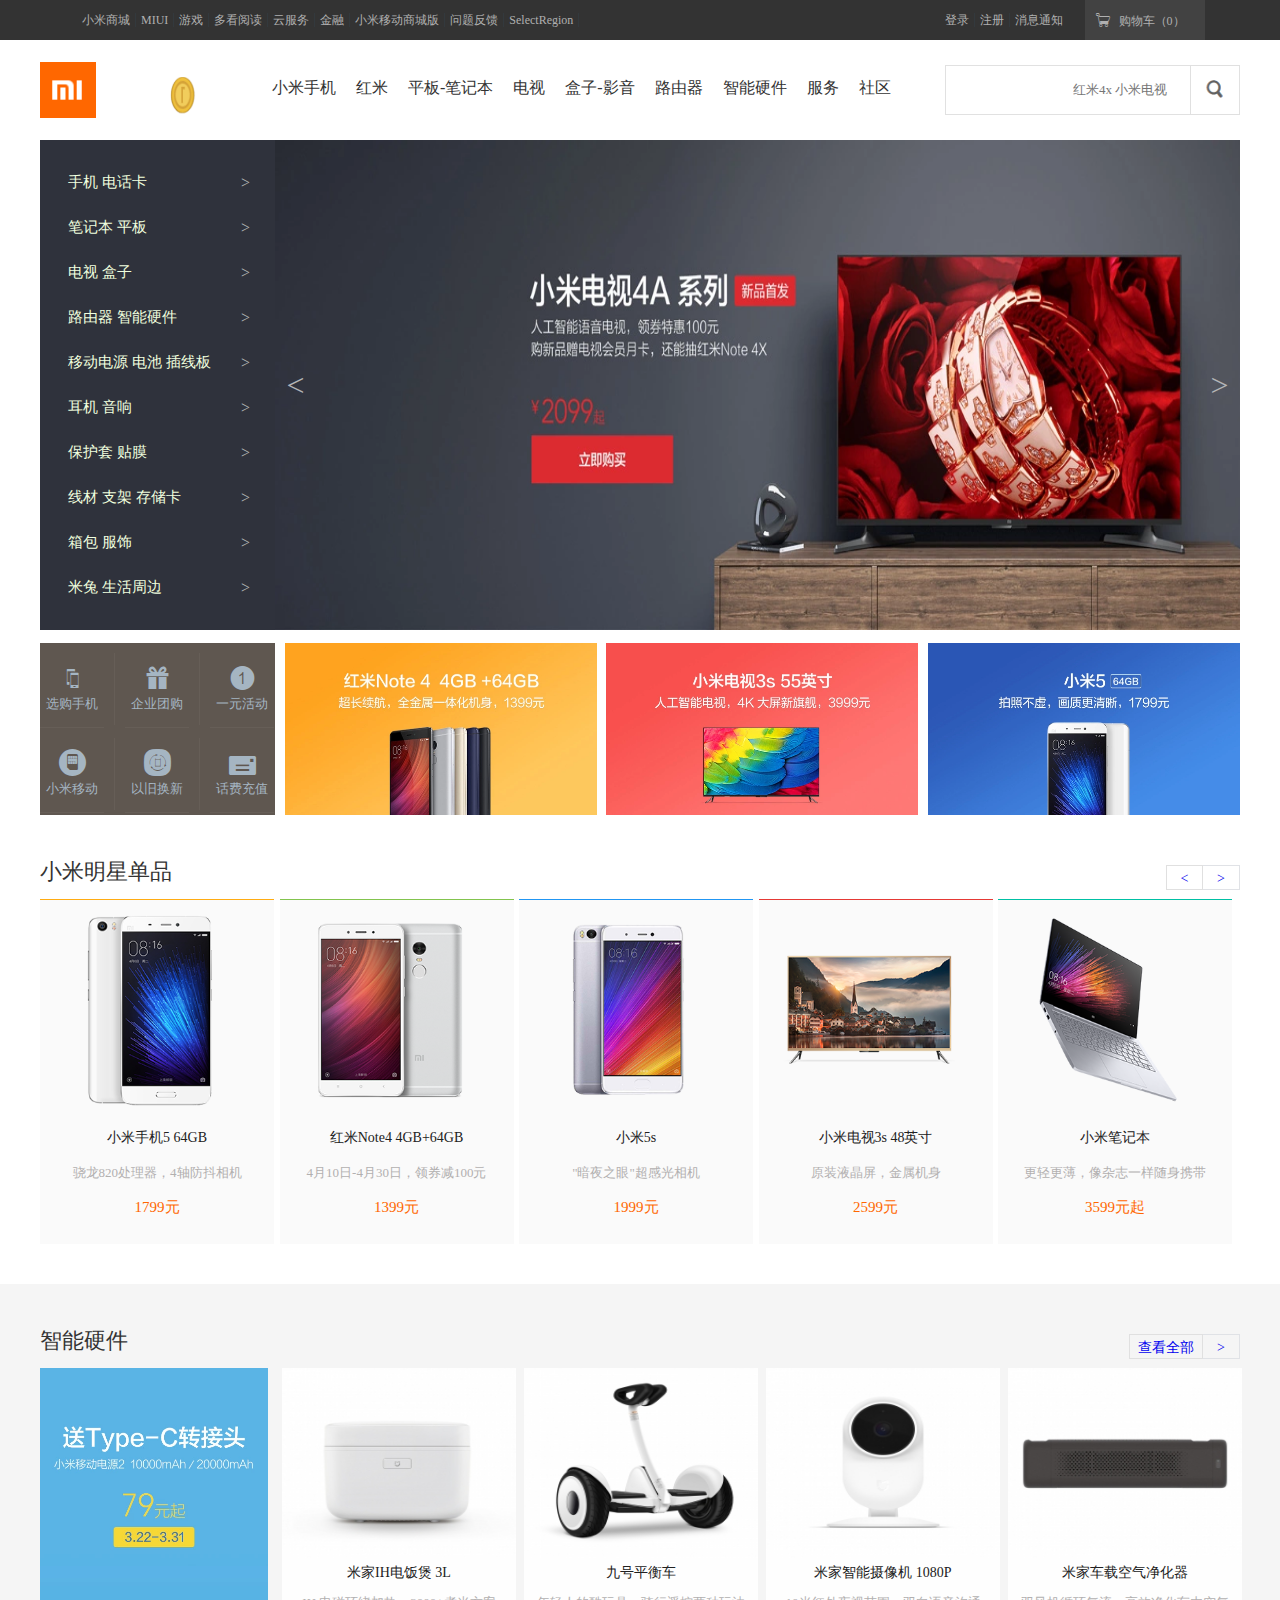
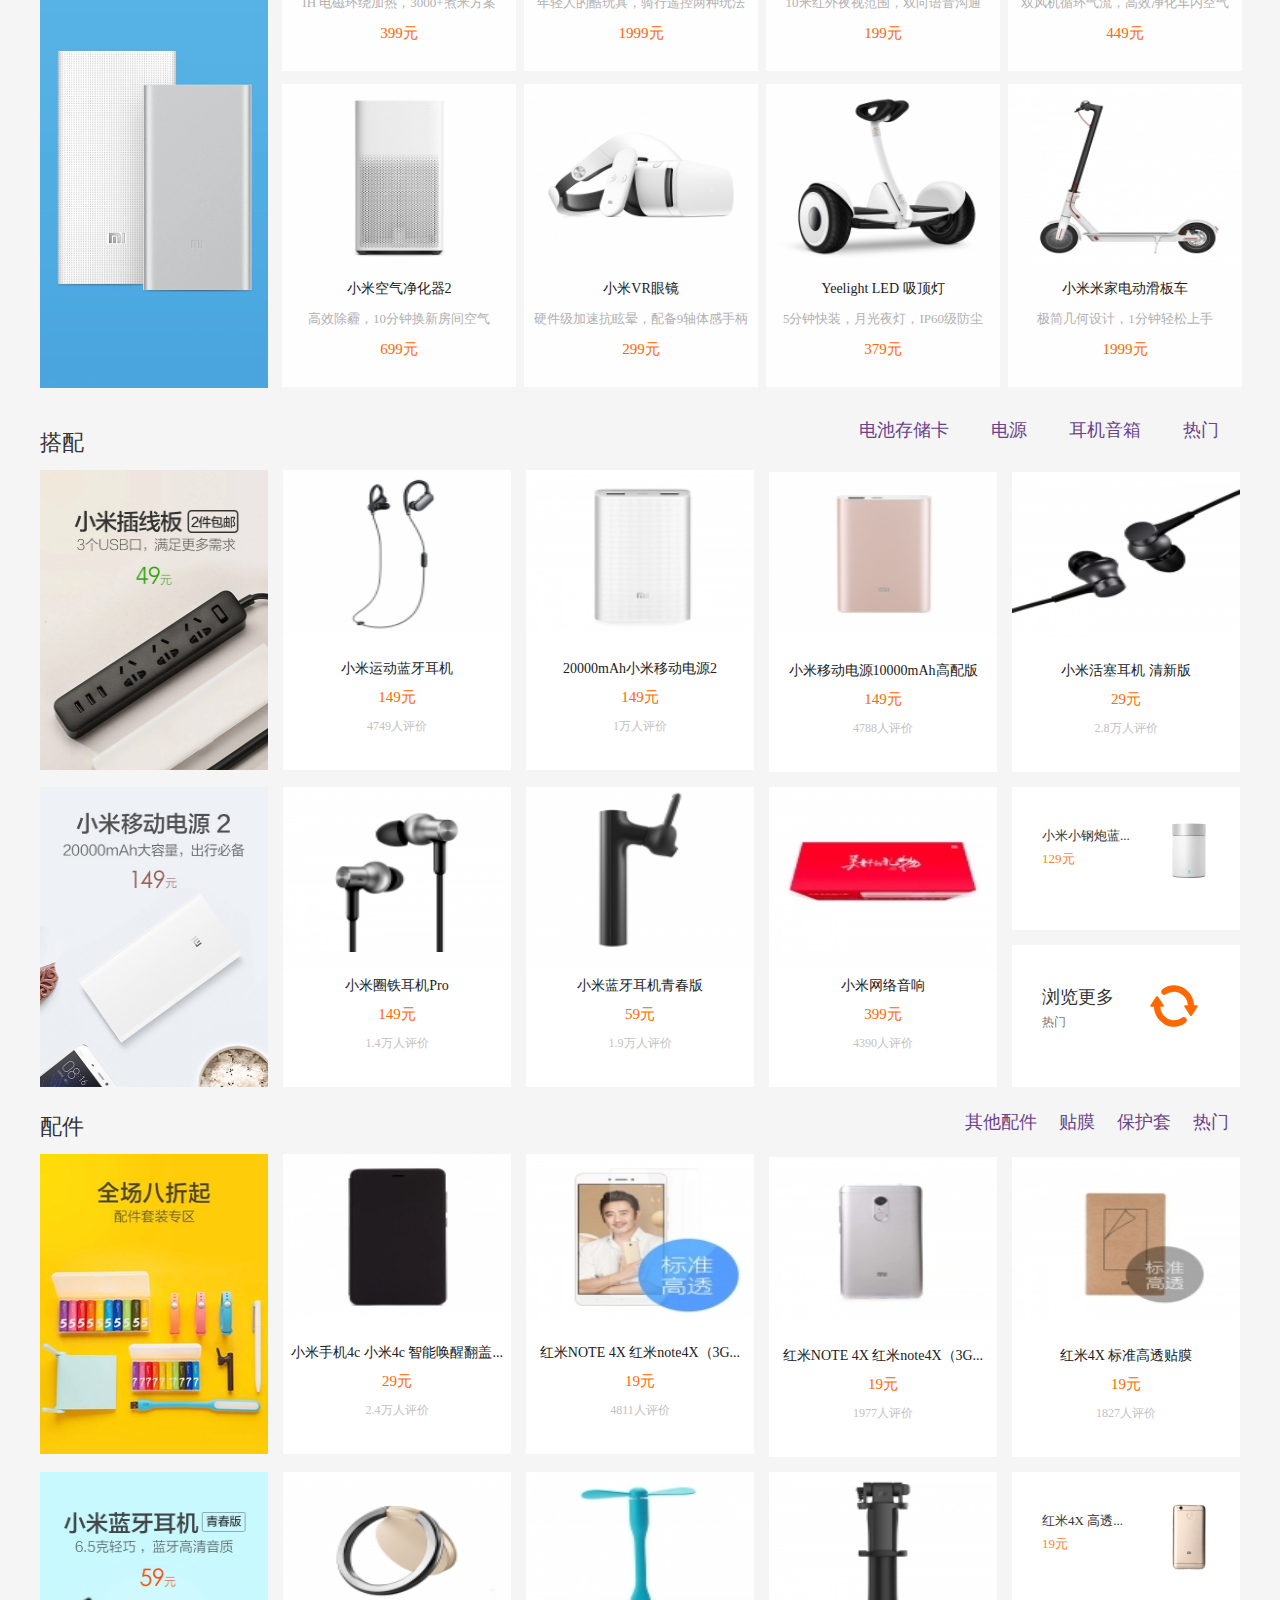
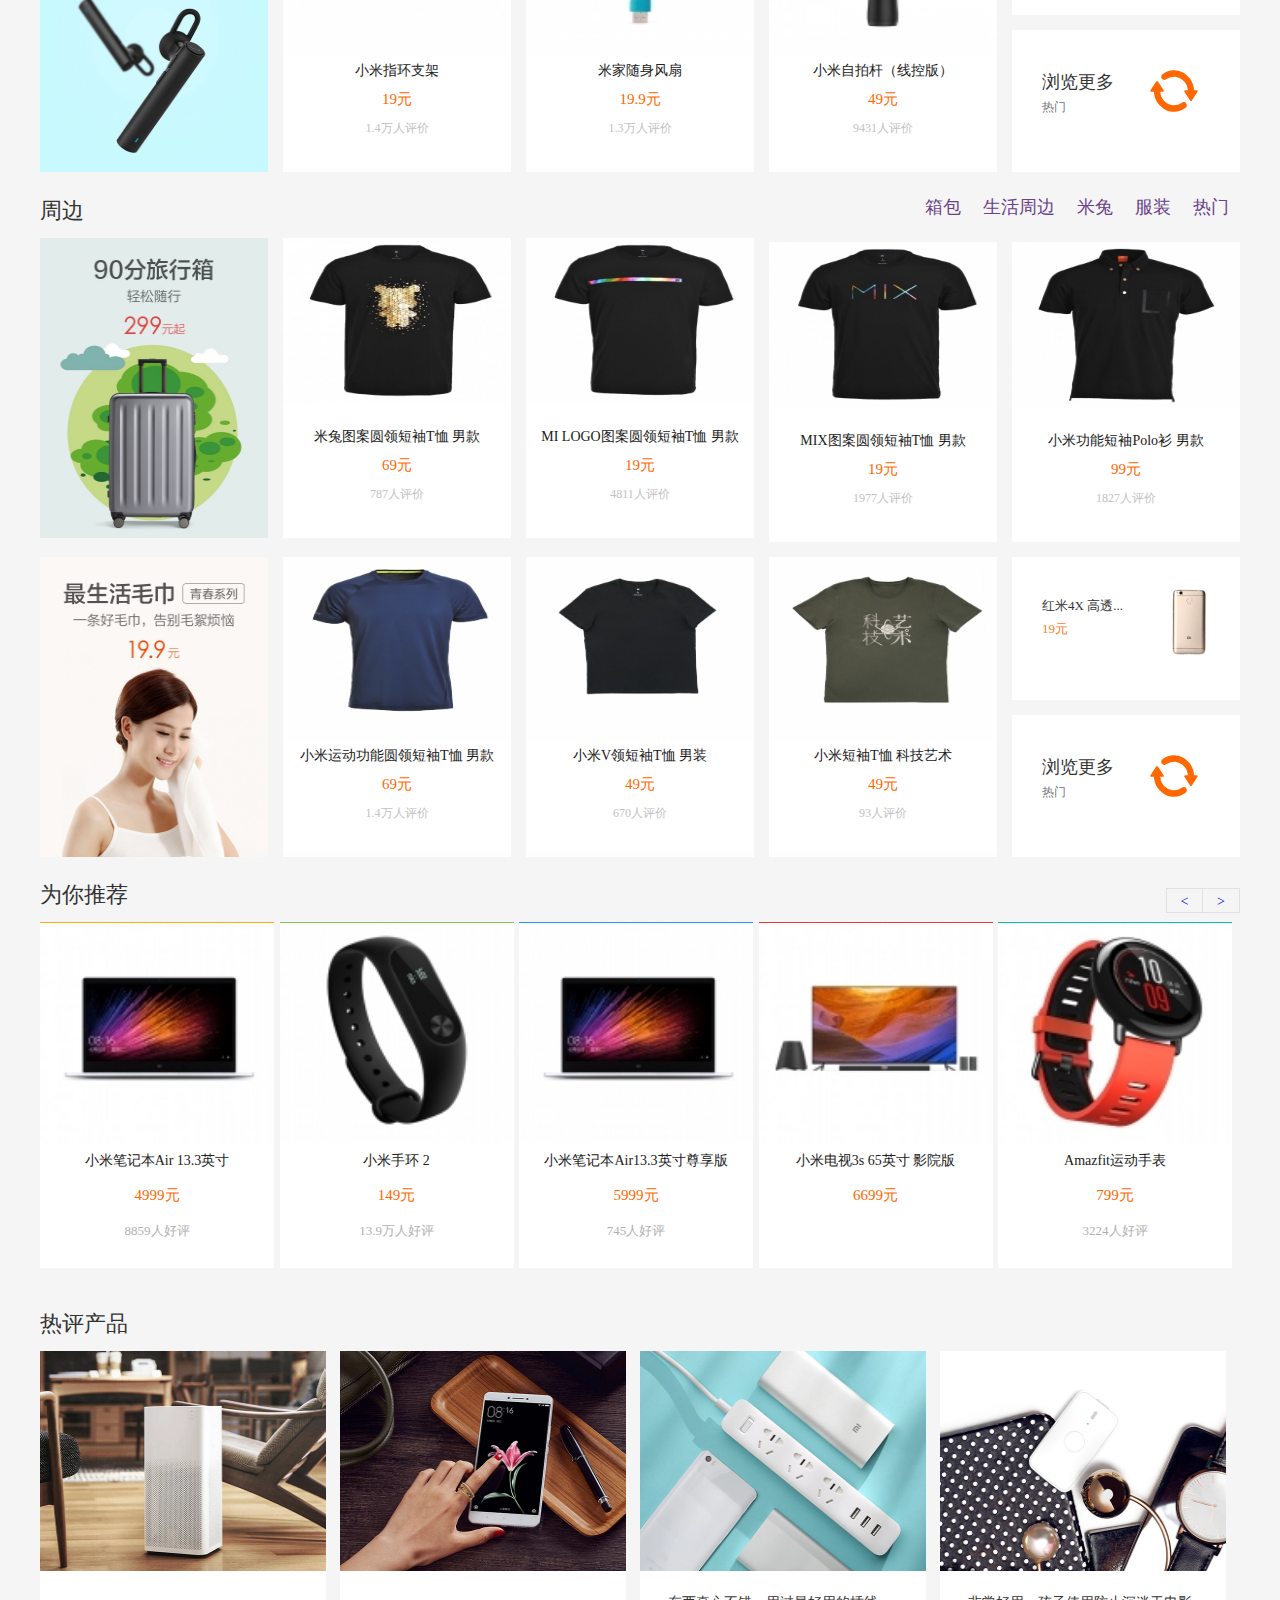
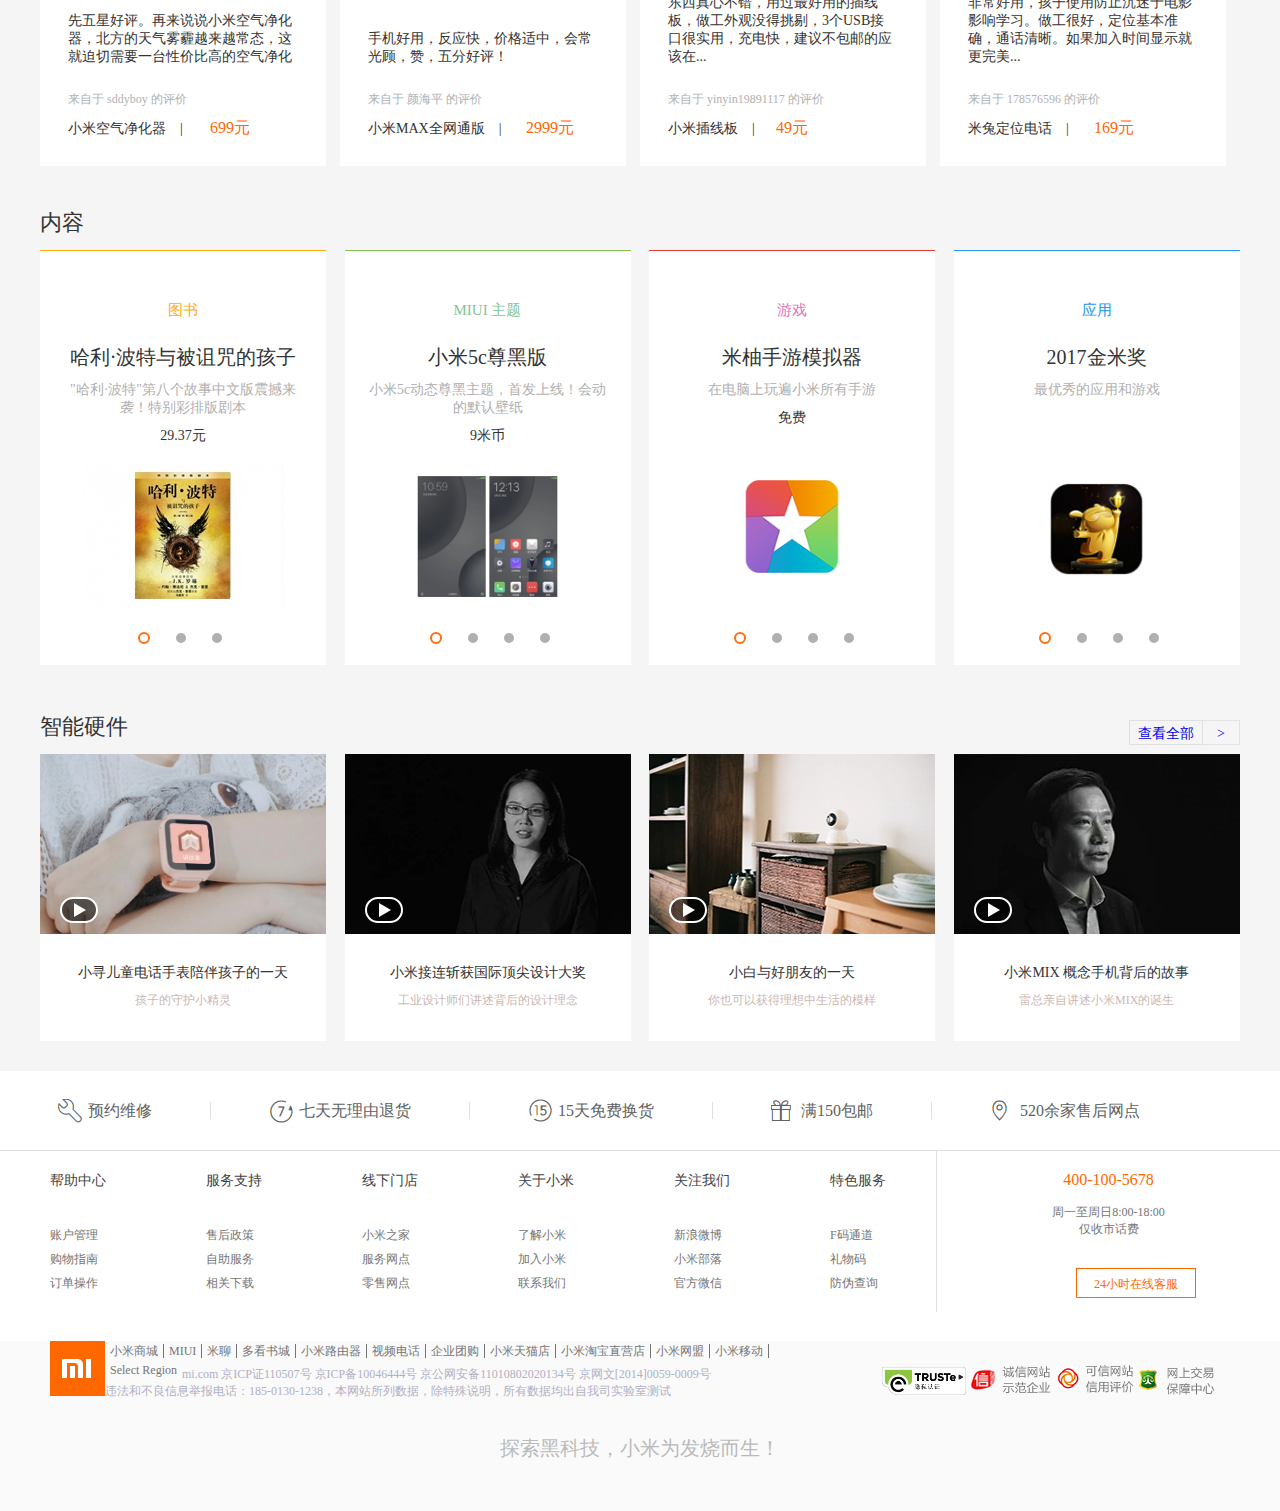
==== commit 5c4aab3b: "xiaomi2.0" ====
--- a/index.html
+++ b/index.html
@@ -3,6 +3,8 @@
     <head>
         <meta charset="utf-8">
         <link rel="stylesheet" href="css/index.css">
+  		<!--<link rel="stylesheet" href="font1/iconfont.css" />-->
+        <link rel="stylesheet" href="font/iconfont.css" />
     </head>
     <body>
     <!-- 顶层 -->
@@ -24,9 +26,17 @@
     			<ul>
 	    			<li><a href="#">登录</a></li>
 	    			<li><a href="#">注册</a></li>
-	    			<li><a id="r" href="#">消息通知</a></li>
+	    			<li><a href="#">消息通知</a></li>
+	    			<li>
+	    				<a href="#">
+	    					<i class="iconfont icon-gouwuche"></i>
+	    					<span>购物车（0）</span>
+	    				</a>
+	    				<div class="buy">
+	    					购物车中还没有商品，赶紧选购吧！
+	    				</div>
+	    			</li>
     			</ul>
-    			<a href="#"><img src="img/gouwu.png" width="120" height="40" alt=""></a>
     		</div>
     	</div>
 
@@ -38,20 +48,457 @@
     		</div>
     		<div class="mnav">
 	    		<ul>
-	    			<li><a href="#">小米手机</a></li>
-	    			<li><a href="#">红米</a></li>
-	    			<li><a href="#">平板-笔记本</a></li>
-	    			<li><a href="#">电视</a></li>
-	    			<li><a href="#">盒子-影音</a></li>
-	    			<li><a href="#">路由器</a></li>
-	    			<li><a href="#">智能硬件</a></li>
+	    			<li>
+	    				<a href="#">小米手机</a>
+	    				<div class="zsp-item">
+	    					<dl>
+		    					<dt>
+		    						<a href="">
+		    							<img src="img/zsp-1.png" alt="" />
+		    						</a>
+		    						<a href="">
+		    							<span>小米手机5c</span>
+		    							<span>1499元</span>
+		    						</a>
+		    					</dt>
+		    					<dt></dt>
+		    					<dt>
+		    						<a href="">
+		    							<img src="img/zsp-2.jpg" alt="" />
+		    						</a>
+		    						<a href="">
+		    							<span>小米Note 2</span>
+		    							<span>2799元起</span>
+		    						</a>
+		    					</dt>
+		    					<dt></dt>
+		    					<dt>
+		    						<a href="">
+		    							<img src="img/zsp-3.jpg" alt="" />
+		    						</a>
+		    						<a href="">
+		    							<span>小米MIX</span>
+		    							<span>3499元起</span>
+		    						</a>
+		    					</dt>
+		    					<dt></dt>
+		    					<dt>
+		    						<a href="">
+		    							<img src="img/zsp-4.jpg" alt="" />
+		    						</a>
+		    						<a href="">
+		    							<span>小米5s</span>
+		    							<span>1999元</span>
+		    						</a>
+		    					</dt>
+		    					<dt></dt>
+		    					<dt>
+		    						<a href="">
+		    							<img src="img/zsp-5.jpg" alt="" />
+		    						</a>
+		    						<a href="">
+		    							<span>小米5s Plus</span>
+		    							<span>2299元起</span>
+		    						</a>
+		    					</dt>
+		    					<dt></dt>
+		    					<dt>
+		    						<a href="">
+		    							<img src="img/zsp-6.jpg" alt="" />
+		    						</a>
+		    						<a href="">
+		    							<span>小米手机5</span>
+		    							<span>1799元</span>
+		    						</a>
+		    					</dt>
+	    					</dl>
+	    				</div>
+	    			</li>
+	    			<li>
+	    				<a href="#">红米</a>
+	    				<div class="zsp-item">
+	    					<dl>
+		    					<dt>
+		    						<a href="">
+		    							<img src="img/zsp-7.jpg" alt="" />
+		    						</a>
+		    						<a href="">
+		    							<span>红米Note 4X</span>
+		    							<span>999元起</span>
+		    						</a>
+		    					</dt>
+		    					<dt></dt>
+		    					<dt>
+		    						<a href="">
+		    							<img src="img/zsp-8.jpg" alt="" />
+		    						</a>
+		    						<a href="">
+		    							<span>红米Note 4</span>
+		    							<span>999元起</span>
+		    						</a>
+		    					</dt>
+		    					<dt></dt>
+		    					<dt>
+		    						<a href="">
+		    							<img src="img/zsp-9.jpg" alt="" />
+		    						</a>
+		    						<a href="">
+		    							<span>红米4X</span>
+		    							<span>699元起</span>
+		    						</a>
+		    					</dt>
+		    					<dt></dt>
+		    					<dt>
+		    						<a href="">
+		    							<img src="img/zsp-10.png" alt="" />
+		    						</a>
+		    						<a href="">
+		    							<span>红米4A</span>
+		    							<span>599元</span>
+		    						</a>
+		    					</dt>
+		    					<dt></dt>
+		    					<dt>
+		    						<a href="">
+		    							<img src="img/zsp-11.png" alt="" />
+		    						</a>
+		    						<a href="">
+		    							<span>红米4</span>
+		    							<span>799元起</span>
+		    						</a>
+		    					</dt>
+	    					</dl>
+	    					<em>新品</em>
+	    				</div>
+	    			</li>
+	    			<li>
+	    				<a href="#">平板-笔记本</a>
+	    					<div class="zsp-item">
+	    					<dl>
+		    					<dt>
+		    						<a href="">
+		    							<img src="img/zsp-13.png" alt="" />
+		    						</a>
+		    						<a href="">
+		    							<span>小米平板3 64GB</span>
+		    							<span>1499元</span>
+		    						</a>
+		    					</dt>
+		    					<dt></dt>
+		    					<dt>
+		    						<a href="">
+		    							<img src="img/zsp-14.jpg" alt="" />
+		    						</a>
+		    						<a href="">
+		    							<span>小米笔记本Air 12.5"</span>
+		    							<span>3599元</span>
+		    						</a>
+		    					</dt>
+		    					<dt></dt>
+		    					<dt>
+		    						<a href="">
+		    							<img src="img/zsp-15.jpg" alt="" />
+		    						</a>
+		    						<a href="">
+		    							<span>小米笔记本Air 13.3"</span>
+		    							<span>4999元</span>
+		    						</a>
+		    					</dt>
+		    					<dt></dt>
+		    					<dt>
+		    						<a href="">
+		    							<img src="img/zsp-16.jpg" alt="" />
+		    						</a>
+		    						<a href="">
+		    							<span>小米笔记本Air 13.3" 尊享版</span>
+		    							<span>5999元</span>
+		    						</a>
+		    					</dt>
+	    					</dl>
+	    					<em>新品</em>
+	    					<em>新品</em>
+	    					<em>新品</em>
+	    				</div>
+	    			</li>
+	    			<li>
+	    				<a href="#">电视</a>
+	    				<div class="zsp-item">
+	    					<dl>
+		    					<dt>
+		    						<a href="">
+		    							<img src="img/zsp-17.png" alt="" />
+		    						</a>
+		    						<a href="">
+		    							<span>小米电视4A 43英寸</span>
+		    							<span>2099元</span>
+		    						</a>
+		    					</dt>
+		    					<dt></dt>
+		    					<dt>
+		    						<a href="">
+		    							<img src="img/zsp-18.png" alt="" />
+		    						</a>
+		    						<a href="">
+		    							<span>小米电视4A 49英寸</span>
+		    							<span>2599元起</span>
+		    						</a>
+		    					</dt>
+		    					<dt></dt>
+		    					<dt>
+		    						<a href="">
+		    							<img src="img/zsp-19.png" alt="" />
+		    						</a>
+		    						<a href="">
+		    							<span>小米电视4A 55英寸</span>
+		    							<span>3199元起</span>
+		    						</a>
+		    					</dt>
+		    					<dt></dt>
+		    					<dt>
+		    						<a href="">
+		    							<img src="img/zsp-20.png" alt="" />
+		    						</a>
+		    						<a href="">
+		    							<span>小米电视4A 65英寸</span>
+		    							<span>5699元起</span>
+		    						</a>
+		    					</dt>
+		    					<dt></dt>
+		    					<dt>
+		    						<a href="">
+		    							<img src="img/zsp-21.png" alt="" />
+		    						</a>
+		    						<a href="">
+		    							<span>小米电视3s 60英寸</span>
+		    							<span>4799元</span>
+		    						</a>
+		    					</dt>
+		    					<dt></dt>
+		    					<dt>
+		    						<a href="">
+		    							<img src="img/zsp-22.png" alt="" />
+		    						</a>
+		    						<a href="">
+		    							<span>查看全部</span>
+		    							<span>小米电视</span>
+		    						</a>
+		    					</dt>
+	    					</dl>
+	    					<em>新品</em>
+	    					<em>新品</em>
+	    					<em>新品</em>
+	    					<em>新品</em>
+	    				</div>
+	    			</li>
+	    			<li>
+	    				<a href="#">盒子-影音</a>
+	    				<div class="zsp-item">
+	    					<dl>
+		    					<dt>
+		    						<a href="">
+		    							<img src="img/zsp-23.png" alt="" />
+		    						</a>
+		    						<a href="">
+		    							<span>小米盒子3s</span>
+		    							<span>299元</span>
+		    						</a>
+		    					</dt>
+		    					<dt></dt>
+		    					<dt>
+		    						<a href="">
+		    							<img src="img/zsp-24.png" alt="" />
+		    						</a>
+		    						<a href="">
+		    							<span>小米盒子3c</span>
+		    							<span>199元</span>
+		    						</a>
+		    					</dt>
+		    					<dt></dt>
+		    					<dt>
+		    						<a href="">
+		    							<img src="img/zsp-25.jpg" alt="" />
+		    						</a>
+		    						<a href="">
+		    							<span>小米盒子3 增强版</span>
+		    							<span>399元</span>
+		    						</a>
+		    					</dt>
+		    					<dt></dt>
+		    					<dt>
+		    						<a href="">
+		    							<img src="img/zsp-26.png" alt="" />
+		    						</a>
+		    						<a href="">
+		    							<span>小米盒子mini版</span>
+		    							<span>179元</span>
+		    						</a>
+		    					</dt>
+		    					<dt></dt>
+		    					<dt>
+		    						<a href="">
+		    							<img src="img/zsp-27.png" alt="" />
+		    						</a>
+		    						<a href="">
+		    							<span>小米家庭影院</span>
+		    							<span>1999元</span>
+		    						</a>
+		    					</dt>
+		    					<dt></dt>
+		    					<dt>
+		    						<a href="">
+		    							<img src="img/zsp-28.jpg" alt="" />
+		    						</a>
+		    						<a href="">
+		    							<span>小米家庭音响 标准版</span>
+		    							<span>699元</span>
+		    						</a>
+		    					</dt>
+	    					</dl>
+	    				</div>
+	    			</li>
+	    			<li>
+	    				<a href="#">路由器</a>
+	    				<div class="zsp-item">
+	    					<dl>
+		    					<dt>
+		    						<a href="">
+		    							<img src="img/zsp-29.png" alt="" />
+		    						</a>
+		    						<a href="">
+		    							<span>小米路由器 HD</span>
+		    							<span>1299元</span>
+		    						</a>
+		    					</dt>
+		    					<dt></dt>
+		    					<dt>
+		    						<a href="">
+		    							<img src="img/zsp-30.png" alt="" />
+		    						</a>
+		    						<a href="">
+		    							<span>小米路由器 Pro</span>
+		    							<span>499元</span>
+		    						</a>
+		    					</dt>
+		    					<dt></dt>
+		    					<dt>
+		    						<a href="">
+		    							<img src="img/zsp-31.png" alt="" />
+		    						</a>
+		    						<a href="">
+		    							<span>小米路由器 3</span>
+		    							<span>149元</span>
+		    						</a>
+		    					</dt>
+		    					<dt></dt>
+		    					<dt>
+		    						<a href="">
+		    							<img src="img/zsp-32.png" alt="" />
+		    						</a>
+		    						<a href="">
+		    							<span>小米路由器 3c</span>
+		    							<span>99元</span>
+		    						</a>
+		    					</dt>
+		    					<dt></dt>
+		    					<dt>
+		    						<a href="">
+		    							<img src="img/zsp-33.png" alt="" />
+		    						</a>
+		    						<a href="">
+		    							<span>小米WiFi电力猫</span>
+		    							<span>249元</span>
+		    						</a>
+		    					</dt>
+		    					<dt></dt>
+		    					<dt>
+		    						<a href="">
+		    							<img src="img/zsp-34.jpg" alt="" />
+		    						</a>
+		    						<a href="">
+		    							<span>小米WiFi放大器 2</span>
+		    							<span>49元</span>
+		    						</a>
+		    					</dt>
+	    					</dl>
+	    					<em>新品</em>
+	    				</div>
+	    			</li>
+	    			<li>
+	    				<a href="#">智能硬件</a>
+	    				<div class="zsp-item">
+	    					<dl>
+		    					<dt>
+		    						<a href="">
+		    							<img src="img/zsp-35.jpg" alt="" />
+		    						</a>
+		    						<a href="">
+		    							<span>小米体脂称</span>
+		    							<span>199元</span>
+		    						</a>
+		    					</dt>
+		    					<dt></dt>
+		    					<dt>
+		    						<a href="">
+		    							<img src="img/zsp-36.jpg" alt="" />
+		    						</a>
+		    						<a href="">
+		    							<span>米家行车记录仪</span>
+		    							<span>349元</span>
+		    						</a>
+		    					</dt>
+		    					<dt></dt>
+		    					<dt>
+		    						<a href="">
+		    							<img src="img/zsp-37.png" alt="" />
+		    						</a>
+		    						<a href="">
+		    							<span>小米无人机 4k 版</span>
+		    							<span>2999元</span>
+		    						</a>
+		    					</dt>
+		    					<dt></dt>
+		    					<dt>
+		    						<a href="">
+		    							<img src="img/zsp-38.jpg" alt="" />
+		    						</a>
+		    						<a href="">
+		    							<span>小米米家对讲机</span>
+		    							<span>249元</span>
+		    						</a>
+		    					</dt>
+		    					<dt></dt>
+		    					<dt>
+		    						<a href="">
+		    							<img src="img/zsp-39.jpg" alt="" />
+		    						</a>
+		    						<a href="">
+		    							<span>米家IH电饭煲</span>
+		    							<span>399元</span>
+		    						</a>
+		    					</dt>
+		    					<dt></dt>
+		    					<dt>
+		    						<a href="">
+		    							<img src="img/zsp-40.jpg" alt="" />
+		    						</a>
+		    						<a href="">
+		    							<span>查看全部<br />智能硬件</span>
+		    							<span></span>
+		    						</a>
+		    					</dt>
+	    					</dl>
+	    				</div>
+	    			</li>
 	    			<li><a href="#">服务</a></li>
 	    			<li><a href="#">社区</a></li>
 	    		</ul>
     		</div>
 			<div class="rnav">
-				<input type="search" value="红米4x 小米电视">
-				<img src="img/search.png" width="50" height="50" alt="">
+				<input type="search" placeholder="红米4x 小米电视">
+				<div class="search">
+					<img src="img/search.png" width="50" height="50" alt="">
+					<div class="shadow"></div>
+				</div>
 			</div>
     	</div>
     	<!-- banner -->
@@ -874,22 +1321,63 @@
     		</div>
     		<div class="rbanner">
     			<img src="img/banner.jpg" alt="">
-    			<div class="btnl"><span>&lt;</span></div>
-    			<div class="btnr"><span>&gt;</span></div>
+    			<div class="btnl">&lt;</div>
+    			<div class="btnr">&gt;</div>
     		</div>
     	</div>
     	<!-- 第三层 -->
     	<div class="sub-banner">
-    		<div class="p1">
-    			<img src="img/1.jpg" width="235" height="172" alt="">
-    		</div>
-    		<div class="p">
+    		<div class="left">
+    			<ul>
+    				<li>
+    					<a href="#">
+    						<i class="iconfont icon-xuangoushouji"></i>
+    						<span>选购手机</span>
+    					</a>
+    				</li>
+    				<li></li>
+    				<li>
+    					<a href="#">
+    						<i class="iconfont icon-songlishenqi"></i>
+    						<span>企业团购</span>
+    					</a>
+    				</li>
+    				<li></li>
+    				<li>
+    					<a href="#">
+    						<i class="iconfont icon-yiyuanmiaosha"></i>
+    						<span>一元活动</span>
+    					</a>
+    				</li>
+					<li>
+    					<a href="#">
+    						<i class="iconfont icon-shoujiqia "></i>
+    						<span>小米移动</span>
+    					</a>
+    				</li>
+    				<li></li>
+    				<li>
+    					<a href="#">
+    						<i class="iconfont icon-yijiuhuanxin2"></i>
+    						<span>以旧换新</span>
+    					</a>
+    				</li>
+    				<li></li>
+    				<li>
+    					<a href="#">
+    						<i class="iconfont icon-chongzhi1" ></i>
+    						<span>话费充值</span>
+    					</a>
+    				</li>
+    			</ul>
+    		</div>
+    		<div class="picture">
     			<img src="img/2.jpg" width="312" height="172" alt="">
     		</div>
-    		<div class="p">
+    		<div class="picture">
     			<img src="img/3.jpg" width="312" height="172" alt="">
     		</div>
-    		<div class="p2">
+    		<div class="picture-2">
     			<img src="img/1.jpg" width="312" height="172" alt="">
     		</div>
     	</div>
@@ -902,57 +1390,58 @@
     	<!-- 明星产品展示 -->
     	<div class="star">
     		<div class="sstar">
-    			<img src="img/05.jpg" width:"100%" height="220px" alt="">
+    			<img src="img/star-1.png" width:"100%" height="220px" alt="">
     			<div class="text">
-    					<em>红米4x</em>
-    					<br>
-    					4100mAh超长续航，骁龙625处理器
-    					<br>
-    					<i>999元</i>
+    					<a href="#"><em>小米手机5 64GB</em></a>
+    					<br>
+    					骁龙820处理器，4轴防抖相机
+    					<br>
+    					<i>1799元</i>
     			</div>
     		</div>
     		<div class="sstar">
-    			<img src="img/05.jpg" width:"100%" height="220px"  alt="">
+    			<img src="img/star-2.png" width:"100%" height="220px"  alt="">
     			<div class="text">
-    					<em>红米4x</em>
-    					<br>
-    					4100mAh超长续航，骁龙625处理器
-    					<br>
-    					<i>999元</i>
+    					<a href="#"><em>红米Note4 4GB+64GB</em></a>
+    					<br>
+    					4月10日-4月30日，领券减100元
+    					<br>
+    					<i>1399元</i>
     			</div>
     		</div>
     		<div class="sstar">
-    			<img src="img/05.jpg"  width:"100%" height="220px" alt="">
+    			<img src="img/star-3.png"  width:"100%" height="220px" alt="">
     			<div class="text">
-    					<em>红米4x</em>
-    					<br>
-    					4100mAh超长续航，骁龙625处理器
-    					<br>
-    					<i>999元</i>
+    					<a href="#"><em>小米5s</em></a>
+    					<br>
+    					"暗夜之眼"超感光相机
+    					<br>
+    					<i>1999元</i>
     			</div>
     		</div>
     		<div class="sstar">
-    			<img src="img/05.jpg" width:"100%" height="220px" alt="">
+    			<img src="img/star-4.png" width:"100%" height="220px" alt="">
     			<div class="text">
-    					<em>红米4x</em>
-    					<br>
-    					4100mAh超长续航，骁龙625处理器
-    					<br>
-    					<i>999元</i>
+    					<a href="#"><em>小米电视3s 48英寸</em></a>
+    					<br>
+    					原装液晶屏，金属机身
+    					<br>
+    					<i>2599元</i>
     			</div>
     		</div>
     		<div class="sstar rmargin">
-    			<img src="img/05.jpg" width:"100%" height="220px" alt="">
+    			<img src="img/star-5.png" width:"100%" height="220px" alt="">
     			<div class="text">
-    					<em>红米4x</em>
-    					<br>
-    					4100mAh超长续航，骁龙625处理器
-    					<br>
-    					<i>999元</i>
+    					<a href="#"><em>小米笔记本</em></a>
+    					<br>
+    					更轻更薄，像杂志一样随身携带
+    					<br>
+    					<i>3599元起</i>
     			</div>
     		</div>
     	</div>
     	<!-- 智能硬件 -->
+    	<div class="content">
     	<div class="tip1">
     		<span>智能硬件</span>
 			<div class="sbtnl"><a href="#">查看全部</a></div>
@@ -960,93 +1449,93 @@
     	</div>
     	<div class="smart">
     		<div class="ssmart">
-    			<img src="img/zn.jpg"  width="234" height="624" alt="">
+    			<img src="img/zn.jpg"  width="234" height="620" alt="">
     		</div>
     		<div class="ssmart">
     			<div class="top">
     				<img src="img/zhineng.jpg" height="190"  alt="">
     			<div class="text">
-    					<em>红米4x</em>
-    					<br>
-    					4100mAh超长续航，骁龙625处理器
-    					<br>
-    					<i>999元</i>
+    					<em>米家IH电饭煲 3L</em>
+    					<br>
+    					IH 电磁环绕加热，3000+煮米方案
+    					<br>
+    					<i>399元</i>
     			</div>
     			</div>
     			<div class="bottom">
-    				<img src="img/xioabai.jpg"  height="190" alt="">
-    				<div class="text">
-    					<em>红米4x</em>
-    					<br>
-    					4100mAh超长续航，骁龙625处理器
-    					<br>
-    					<i>999元</i>
+    				<img src="img/smart-2.png"  height="190" alt="">
+    				<div class="text">
+    					<em>小米空气净化器2</em>
+    					<br>
+    					高效除霾，10分钟换新房间空气
+    					<br>
+    					<i>699元</i>
     				</div>
     			</div>
     		</div>
     		<div class="ssmart">
     			<div class="top">
-    				<img src="img/zhineng.jpg"   height="190" alt="">
+    				<img src="img/smart-3.png"   height="190" alt="">
     			<div class="text">
-    					<em>红米4x</em>
-    					<br>
-    					4100mAh超长续航，骁龙625处理器
-    					<br>
-    					<i>999元</i>
+    					<em>九号平衡车</em>
+    					<br>
+    					年轻人的酷玩具，骑行遥控两种玩法
+    					<br>
+    					<i>1999元</i>
     			</div>
     			</div>
     			<div class="bottom">
-    				<img src="img/xioabai.jpg"  height="190" alt="">
-    				<div class="text">
-    					<em>红米4x</em>
-    					<br>
-    					4100mAh超长续航，骁龙625处理器
-    					<br>
-    					<i>999元</i>
+    				<img src="img/smart-4.png"  height="190" alt="">
+    				<div class="text">
+    					<em>小米VR眼镜</em>
+    					<br>
+    					硬件级加速抗眩晕，配备9轴体感手柄
+    					<br>
+    					<i>299元</i>
     				</div>
     			</div>
     		</div>
     		<div class="ssmart">
     			<div class="top">
-    				<img src="img/zhineng.jpg" height="190" alt="">
+    				<img src="img/smart-5.png" height="190" alt="">
     			<div class="text">
-    					<em>红米4x</em>
-    					<br>
-    					4100mAh超长续航，骁龙625处理器
-    					<br>
-    					<i>999元</i>
+    					<em>米家智能摄像机 1080P</em>
+    					<br>
+    					10米红外夜视范围，双向语音沟通
+    					<br>
+    					<i>199元</i>
     			</div>
     			</div>
     			<div class="bottom">
-    				<img src="img/xioabai.jpg"  height="190" alt="">
-    				<div class="text">
-    					<em>红米4x</em>
-    					<br>
-    					4100mAh超长续航，骁龙625处理器
-    					<br>
-    					<i>999元</i>
+    				<img src="img/smart-3.png"  height="190" alt="">
+    				<div class="text">
+    					<em>Yeelight LED 吸顶灯</em>
+    					<br>
+    					5分钟快装，月光夜灯，IP60级防尘
+    					<br>
+    					<i>379元</i>
     				</div>
     			</div>
     		</div>
     		<div class="ssmart rmargin">
     			<div class="top">
-    				<img src="img/zhineng.jpg"  height="190" alt="">
+    				<img src="img/smart-7.png"  height="190" alt="">
     			<div class="text">
-    					<em>红米4x</em>
-    					<br>
-    					4100mAh超长续航，骁龙625处理器
-    					<br>
-    					<i>999元</i>
+    					<em>米家车载空气净化器</em>
+    					<br>
+    					双风机循环气流，高效净化车内空气
+    					<br>
+    					<i>449元</i>
     			</div>
     			</div>
     			<div class="bottom">
-    				<img src="img/xioabai.jpg"  height="190" alt="">
-    				<div class="text">
-    					<em>红米4x</em>
-    					<br>
-    					4100mAh超长续航，骁龙625处理器
-    					<br>
-    					<i>999元</i>
+    				<img src="img/smart-8.png"  height="190" alt="">
+    				<div class="text">
+    					<em>小米米家电动滑板车</em>
+    					<br>
+    					极简几何设计，1分钟轻松上手
+    					<br>
+    					<i>1999元</i>
     				</div>
     			</div>
     		</div>
@@ -1063,107 +1552,117 @@
     	</div>
     	<div class="dapei">
     		<div class="sdapei">
-    			<img src="img/xioabai.jpg"  height="190" alt="">
-    				<div class="text">
-    					<em>红米4x</em>
-    					<br>
-    					<i>4100mAh超长续航，骁龙625处理</i>
-    					<br>
-    					666人评论
-    				</div>
-    		</div>
-    		<div class="sdapei">
-    			<img src="img/xioabai.jpg"  height="190" alt="">
-    				<div class="text">
-    					<em>红米4x</em>
-    					<br>
-    					<i>4100mAh超长续航，骁龙625处理</i>
-    					<br>
-    					666人评论
-    				</div>
-    		</div>
-    		<div class="sdapei">
-    			<img src="img/xioabai.jpg"  height="190" alt="">
-    				<div class="text">
-    					<em>红米4x</em>
-    					<br>
-    					<i>4100mAh超长续航，骁龙625处理</i>
-    					<br>
-    					666人评论
-    				</div>
-    		</div>
-    		<div class="sdapei">
-    			<img src="img/xioabai.jpg"  height="190" alt="">
-    				<div class="text">
-    					<em>红米4x</em>
-    					<br>
-    					<i>4100mAh超长续航，骁龙625处理</i>
-    					<br>
-    					666人评论
+    			<img src="img/dapei-1.png" height="100%" alt="">
+    		</div>
+    		<div class="sdapei">
+    			<img src="img/dapei-2.png"  height="165" alt="">
+    				<div class="text">
+    					<em>小米运动蓝牙耳机</em>
+    					<br>
+    					<i>149元</i>
+    					<br>
+    					4749人评价
+    				</div>
+    				<div class="sdapei-item">
+    					<p>为何姗姗来迟，洗碗机能不能快点出</p>
+    					<p>来自于74046395的评价</p>
+    				</div>
+    		</div>
+    		<div class="sdapei">
+    			<img src="img/dapei-3.png"  height="165" alt="">
+    				<div class="text">
+    					<em>20000mAh小米移动电源2</em>
+    					<br>
+    					<i>149元</i>
+    					<br>
+    					1万人评价
+    				</div>
+    		</div>
+    		<div class="sdapei">
+    			<img src="img/dapei-4.png"  height="165" alt="">
+    				<div class="text">
+    					<em>小米移动电源10000mAh高配版</em>
+    					<br>
+    					<i>149元</i>
+    					<br>
+    					4788人评价
     				</div>
     		</div>
     		<div class="sdapei rmargin">
-    			<img src="img/xioabai.jpg"  height="190" alt="">
-    				<div class="text">
-    					<em>红米4x</em>
-    					<br>
-    					<i>4100mAh超长续航，骁龙625处理</i>
-    					<br>
-    					666人评论
+    			<img src="img/dapei-5.png"  height="165" alt="">
+    				<div class="text">
+    					<em>小米活塞耳机 清新版</em>
+    					<br>
+    					<i>29元</i>
+    					<br>
+    					2.8万人评价
     				</div>
     		</div>
     	</div>
     	<!-- 搭配第二层 -->
     	<div class="dapei2">
     		<div class="sdapei">
-    			<img src="img/xioabai.jpg"  height="190" alt="">
-    				<div class="text">
-    					<em>红米4x</em>
-    					<br>
-    					<i>4100mAh超长续航，骁龙625处理</i>
-    					<br>
-    					666人评论
-    				</div>
-    		</div>
-    		<div class="sdapei">
-    			<img src="img/xioabai.jpg"  height="190" alt="">
-    				<div class="text">
-    					<em>红米4x</em>
-    					<br>
-    					<i>4100mAh超长续航，骁龙625处理</i>
-    					<br>
-    					666人评论
-    				</div>
-    		</div>
-    		<div class="sdapei">
-    			<img src="img/xioabai.jpg"  height="190" alt="">
-    				<div class="text">
-    					<em>红米4x</em>
-    					<br>
-    					<i>4100mAh超长续航，骁龙625处理</i>
-    					<br>
-    					666人评论
-    				</div>
-    		</div>
-    		<div class="sdapei">
-    			<img src="img/xioabai.jpg"  height="190" alt="">
-    				<div class="text">
-    					<em>红米4x</em>
-    					<br>
-    					<i>4100mAh超长续航，骁龙625处理</i>
-    					<br>
-    					666人评论
-    				</div>
-    		</div>
-    		<div class="sdapei rmargin">
-    			<img src="img/xioabai.jpg"  height="190" alt="">
-    				<div class="text">
-    					<em>红米4x</em>
-    					<br>
-    					<i>4100mAh超长续航，骁龙625处理</i>
-    					<br>
-    					666人评论
-    				</div>
+    			<img src="img/dapei-6.png"  height="100%" alt="">
+    		</div>
+    		<div class="sdapei">
+    			<img src="img/dapei-7.png"  height="165" alt="">
+    				<div class="text">
+    					<em>小米圈铁耳机Pro</em>
+    					<br>
+    					<i>149元</i>
+    					<br>
+    					1.4万人评价
+    				</div>
+    		</div>
+    		<div class="sdapei">
+    			<img src="img/dapei-8.png"  height="165" alt="">
+    				<div class="text">
+    					<em>小米蓝牙耳机青春版</em>
+    					<br>
+    					<i>59元</i>
+    					<br>
+    					1.9万人评价
+    				</div>
+    				<div class="sdapei-item">
+    					<p>已经买的不计其数了</p>
+    					<p>来自于197789069的评价</p>
+    				</div>
+    		</div>
+    		<div class="sdapei">
+    			<img src="img/dapei-9.png"  height="165" alt="">
+    				<div class="text">
+    					<em>小米网络音响</em>
+    					<br>
+    					<i>399元</i>
+    					<br>
+    					4390人评价
+    				</div>
+    				<div class="sdapei-item">
+    					<p>听歌看电视剧，完全不一样了，再用笔记本都...</p>
+    					<p>来自于6268589的评价</p>
+    				</div>
+    		</div>
+    		<div class="rmargin">
+    			<div class="dapei-top">
+    				<div class="dapei-top-left">
+    					<p>小米小钢炮蓝...</p>
+    					<p>129元</p>
+    				</div>
+    				<div class="dapei-top-right">
+    					<img src="img/dapei-11.png"/>
+    				</div>
+    			</div>
+    			<div class="dapei-bottom">
+    				<div class="dapei-top">
+    				<div class="dapei-top-left">
+    					<p>浏览更多</p>
+    					<p>热门</p>
+    				</div>
+    				<div class="dapei-top-right">
+    					<i class="iconfont icon-xuanzhuan1"></i>
+    				</div>
+    			</div>
+    			</div>
     		</div>
     	</div>
     	
@@ -1179,110 +1678,124 @@
     	</div>
     	<div class="dapei">
     		<div class="sdapei">
-    			<img src="img/xioabai.jpg"  height="190" alt="">
-    				<div class="text">
-    					<em>红米4x</em>
-    					<br>
-    					<i>4100mAh超长续航，骁龙625处理</i>
-    					<br>
-    					666人评论
-    				</div>
-    		</div>
-    		<div class="sdapei">
-    			<img src="img/xioabai.jpg"  height="190" alt="">
-    				<div class="text">
-    					<em>红米4x</em>
-    					<br>
-    					<i>4100mAh超长续航，骁龙625处理</i>
-    					<br>
-    					666人评论
-    				</div>
-    		</div>
-    		<div class="sdapei">
-    			<img src="img/xioabai.jpg"  height="190" alt="">
-    				<div class="text">
-    					<em>红米4x</em>
-    					<br>
-    					<i>4100mAh超长续航，骁龙625处理</i>
-    					<br>
-    					666人评论
-    				</div>
-    		</div>
-    		<div class="sdapei">
-    			<img src="img/xioabai.jpg"  height="190" alt="">
-    				<div class="text">
-    					<em>红米4x</em>
-    					<br>
-    					<i>4100mAh超长续航，骁龙625处理</i>
-    					<br>
-    					666人评论
+    			<img src="img/dapei-12.png" height="100%" alt="">
+    		</div>
+    		<div class="sdapei">
+    			<img src="img/dapei-13.png"  height="165" alt="">
+    				<div class="text">
+    					<em>小米手机4c 小米4c 智能唤醒翻盖...</em>
+    					<br>
+    					<i>29元</i>
+    					<br>
+    					2.4万人评价
+    				</div>
+    				<div class="sdapei-item">
+    					<p>为何姗姗来迟，洗碗机能不能快点出</p>
+    					<p>来自于74046395的评价</p>
+    				</div>
+    		</div>
+    		<div class="sdapei">
+    			<img src="img/dapei-14.png"  height="165" alt="">
+    				<div class="text">
+    					<em>红米NOTE 4X 红米note4X（3G...</em>
+    					<br>
+    					<i>19元</i>
+    					<br>
+    					4811人评价
+    				</div>
+    		</div>
+    		<div class="sdapei">
+    			<img src="img/dapei-15.png"  height="165" alt="">
+    				<div class="text">
+    					<em>红米NOTE 4X 红米note4X（3G...</em>
+    					<br>
+    					<i>19元</i>
+    					<br>
+    					1977人评价
     				</div>
     		</div>
     		<div class="sdapei rmargin">
-    			<img src="img/xioabai.jpg"  height="190" alt="">
-    				<div class="text">
-    					<em>红米4x</em>
-    					<br>
-    					<i>4100mAh超长续航，骁龙625处理</i>
-    					<br>
-    					666人评论
-    				</div>
-    		</div>
-    	</div>
-    	<!-- 配件第二层 -->
+    			<img src="img/dapei-17.png"  height="165" alt="">
+    				<div class="text">
+    					<em>红米4X 标准高透贴膜</em>
+    					<br>
+    					<i>19元</i>
+    					<br>
+    					1827人评价
+    				</div>
+    		</div>
+    	</div>
+    	<!-- 搭配第二层 -->
     	<div class="dapei2">
     		<div class="sdapei">
-    			<img src="img/xioabai.jpg"  height="190" alt="">
-    				<div class="text">
-    					<em>红米4x</em>
-    					<br>
-    					<i>4100mAh超长续航，骁龙625处理</i>
-    					<br>
-    					666人评论
-    				</div>
-    		</div>
-    		<div class="sdapei">
-    			<img src="img/xioabai.jpg"  height="190" alt="">
-    				<div class="text">
-    					<em>红米4x</em>
-    					<br>
-    					<i>4100mAh超长续航，骁龙625处理</i>
-    					<br>
-    					666人评论
-    				</div>
-    		</div>
-    		<div class="sdapei">
-    			<img src="img/xioabai.jpg"  height="190" alt="">
-    				<div class="text">
-    					<em>红米4x</em>
-    					<br>
-    					<i>4100mAh超长续航，骁龙625处理</i>
-    					<br>
-    					666人评论
-    				</div>
-    		</div>
-    		<div class="sdapei">
-    			<img src="img/xioabai.jpg"  height="190" alt="">
-    				<div class="text">
-    					<em>红米4x</em>
-    					<br>
-    					<i>4100mAh超长续航，骁龙625处理</i>
-    					<br>
-    					666人评论
-    				</div>
-    		</div>
-    		<div class="sdapei rmargin">
-    			<img src="img/xioabai.jpg"  height="190" alt="">
-    				<div class="text">
-    					<em>红米4x</em>
-    					<br>
-    					<i>4100mAh超长续航，骁龙625处理</i>
-    					<br>
-    					666人评论
-    				</div>
-    		</div>
-    	</div>
-
+    			<img src="img/dapei-18.png"  height="100%" alt="">
+    		</div>
+    		<div class="sdapei">
+    			<img src="img/dapei-19.png"  height="165" alt="">
+    				<div class="text">
+    					<em>小米指环支架</em>
+    					<br>
+    					<i>19元</i>
+    					<br>
+    					1.4万人评价
+    				</div>
+    				<div class="sdapei-item">
+    					<p>已经买的不计其数了</p>
+    					<p>来自于197789069的评价</p>
+    				</div>
+    		</div>
+    		<div class="sdapei">
+    			<img src="img/dapei-20.png"  height="165" alt="">
+    				<div class="text">
+    					<em>米家随身风扇</em>
+    					<br>
+    					<i>19.9元</i>
+    					<br>
+    					1.3万人评价
+    				</div>
+    				<div class="sdapei-item">
+    					<p>已经买的不计其数了</p>
+    					<p>来自于197789069的评价</p>
+    				</div>
+    		</div>
+    		<div class="sdapei">
+    			<img src="img/dapei-21.png"  height="165" alt="">
+    				<div class="text">
+    					<em>小米自拍杆（线控版）</em>
+    					<br>
+    					<i>49元</i>
+    					<br>
+    					9431人评价
+    				</div>
+    				<div class="sdapei-item">
+    					<p>听歌看电视剧，完全不一样了，再用笔记本都...</p>
+    					<p>来自于6268589的评价</p>
+    				</div>
+    		</div>
+    		<div class="rmargin">
+    			<div class="dapei-top">
+    				<div class="dapei-top-left">
+    					<p>红米4X 高透...</p>
+    					<p>19元</p>
+    				</div>
+    				<div class="dapei-top-right">
+    					<img src="img/dapei-22.png"/>
+    				</div>
+    			</div>
+    			<div class="dapei-bottom">
+    				<div class="dapei-top">
+    				<div class="dapei-top-left">
+    					<p>浏览更多</p>
+    					<p>热门</p>
+    				</div>
+    				<div class="dapei-top-right">
+    					<i class="iconfont icon-xuanzhuan1"></i>
+    				</div>
+    			</div>
+    			</div>
+    		</div>
+    	</div>
+    	
     	<!-- 周边 -->
     	<div class="zhoubian-tip">
     		<span>周边</span>
@@ -1296,166 +1809,190 @@
     	</div>
     	<div class="dapei">
     		<div class="sdapei">
-    			<img src="img/xioabai.jpg"  height="190" alt="">
-    				<div class="text">
-    					<em>红米4x</em>
-    					<br>
-    					<i>4100mAh超长续航，骁龙625处理</i>
-    					<br>
-    					666人评论
-    				</div>
-    		</div>
-    		<div class="sdapei">
-    			<img src="img/xioabai.jpg"  height="190" alt="">
-    				<div class="text">
-    					<em>红米4x</em>
-    					<br>
-    					<i>4100mAh超长续航，骁龙625处理</i>
-    					<br>
-    					666人评论
-    				</div>
-    		</div>
-    		<div class="sdapei">
-    			<img src="img/xioabai.jpg"  height="190" alt="">
-    				<div class="text">
-    					<em>红米4x</em>
-    					<br>
-    					<i>4100mAh超长续航，骁龙625处理</i>
-    					<br>
-    					666人评论
-    				</div>
-    		</div>
-    		<div class="sdapei">
-    			<img src="img/xioabai.jpg"  height="190" alt="">
-    				<div class="text">
-    					<em>红米4x</em>
-    					<br>
-    					<i>4100mAh超长续航，骁龙625处理</i>
-    					<br>
-    					666人评论
+    			<img src="img/dapei-23.png" height="100%" alt="">
+    		</div>
+    		<div class="sdapei">
+    			<img src="img/dapei-24.png"  height="165" alt="">
+    				<div class="text">
+    					<em>米兔图案圆领短袖T恤 男款</em>
+    					<br>
+    					<i>69元</i>
+    					<br>
+    					787人评价
+    				</div>
+    				<div class="sdapei-item">
+    					<p>物流给五星好评！衣服质量也不错...</p>
+    					<p>来自于 沈沈 的评价</p>
+    				</div>
+    		</div>
+    		<div class="sdapei">
+    			<img src="img/dapei-25.png"  height="165" alt="">
+    				<div class="text">
+    					<em>MI LOGO图案圆领短袖T恤 男款</em>
+    					<br>
+    					<i>19元</i>
+    					<br>
+    					4811人评价
+    				</div>
+    				<div class="sdapei-item">
+    					<p>小米总是给我带来惊喜，良心货！</p>
+    					<p>来自于 沈沈 的评价</p>
+    				</div>
+    		</div>
+    		<div class="sdapei">
+    			<img src="img/dapei-26.png"  height="165" alt="">
+    				<div class="text">
+    					<em>MIX图案圆领短袖T恤 男款</em>
+    					<br>
+    					<i>19元</i>
+    					<br>
+    					1977人评价
+    				</div>
+    				<div class="sdapei-item">
+    					<p>身高168体重60kg，穿m号正好</p>
+    					<p>来自于 天宫 的评价</p>
     				</div>
     		</div>
     		<div class="sdapei rmargin">
-    			<img src="img/xioabai.jpg"  height="190" alt="">
-    				<div class="text">
-    					<em>红米4x</em>
-    					<br>
-    					<i>4100mAh超长续航，骁龙625处理</i>
-    					<br>
-    					666人评论
-    				</div>
-    		</div>
-    	</div>
-    	<!-- 周边第二层 -->
+    			<img src="img/dapei-27.png"  height="165" alt="">
+    				<div class="text">
+    					<em>小米功能短袖Polo衫 男款</em>
+    					<br>
+    					<i>99元</i>
+    					<br>
+    					1827人评价
+    				</div>
+    				<div class="sdapei-item">
+    					<p>小米的衣服好像是为我良心定做</p>
+    					<p>来自于 zsp540086 的评价</p>
+    				</div>
+    		</div>
+    	</div>
+    	<!-- 搭配第二层 -->
     	<div class="dapei2">
     		<div class="sdapei">
-    			<img src="img/xioabai.jpg"  height="190" alt="">
-    				<div class="text">
-    					<em>红米4x</em>
-    					<br>
-    					<i>4100mAh超长续航，骁龙625处理</i>
-    					<br>
-    					666人评论
-    				</div>
-    		</div>
-    		<div class="sdapei">
-    			<img src="img/xioabai.jpg"  height="190" alt="">
-    				<div class="text">
-    					<em>红米4x</em>
-    					<br>
-    					<i>4100mAh超长续航，骁龙625处理</i>
-    					<br>
-    					666人评论
-    				</div>
-    		</div>
-    		<div class="sdapei">
-    			<img src="img/xioabai.jpg"  height="190" alt="">
-    				<div class="text">
-    					<em>红米4x</em>
-    					<br>
-    					<i>4100mAh超长续航，骁龙625处理</i>
-    					<br>
-    					666人评论
-    				</div>
-    		</div>
-    		<div class="sdapei">
-    			<img src="img/xioabai.jpg"  height="190" alt="">
-    				<div class="text">
-    					<em>红米4x</em>
-    					<br>
-    					<i>4100mAh超长续航，骁龙625处理</i>
-    					<br>
-    					666人评论
-    				</div>
-    		</div>
-    		<div class="sdapei rmargin">
-    			<img src="img/xioabai.jpg"  height="190" alt="">
-    				<div class="text">
-    					<em>红米4x</em>
-    					<br>
-    					<i>4100mAh超长续航，骁龙625处理</i>
-    					<br>
-    					666人评论
-    				</div>
-    		</div>
-    	</div>
-
+    			<img src="img/dapei-28.png"  height="100%" alt="">
+    		</div>
+    		<div class="sdapei">
+    			<img src="img/dapei-29.png" width="180" height="165" alt="">
+    				<div class="text">
+    					<em>小米运动功能圆领短袖T恤 男款</em>
+    					<br>
+    					<i>69元</i>
+    					<br>
+    					1.4万人评价
+    				</div>
+    				<div class="sdapei-item">
+    					<p>衣服杠杠的，机器人自动回复也杠杠的</p>
+    					<p>来自于 吕晓东 的评价</p>
+    				</div>
+    		</div>
+    		<div class="sdapei">
+    			<img src="img/dapei-30.png"  height="165" alt="">
+    				<div class="text">
+    					<em>小米V领短袖T恤 男装</em>
+    					<br>
+    					<i>49元</i>
+    					<br>
+    					670人评价
+    				</div>
+    				<div class="sdapei-item">
+    					<p>试穿了刚好合身，非常喜欢，希望小米能够推出更多款式</p>
+    					<p>来自于 林楚深 的评价</p>
+    				</div>
+    		</div>
+    		<div class="sdapei">
+    			<img src="img/dapei-31.png"  height="165" alt="">
+    				<div class="text">
+    					<em>小米短袖T恤 科技艺术</em>
+    					<br>
+    					<i>49元</i>
+    					<br>
+    					93人评价
+    				</div>
+    				<div class="sdapei-item">
+    					<p>衣服质量非常好，穿起来很舒服，一次买了三件</p>
+    					<p>来自于 海阔天空 的评价</p>
+    				</div>
+    		</div>
+    		<div class="rmargin">
+    			<div class="dapei-top">
+    				<div class="dapei-top-left">
+    					<p>红米4X 高透...</p>
+    					<p>19元</p>
+    				</div>
+    				<div class="dapei-top-right">
+    					<img src="img/dapei-22.png"/>
+    				</div>
+    			</div>
+    			<div class="dapei-bottom">
+    				<div class="dapei-top">
+    				<div class="dapei-top-left">
+    					<p>浏览更多</p>
+    					<p>热门</p>
+    				</div>
+    				<div class="dapei-top-right">
+    					<i class="iconfont icon-xuanzhuan1"></i>
+    				</div>
+    			</div>
+    			</div>
+    		</div>
+    	</div>
+    	
     	<!-- 为你推荐 -->
     	<div class="tip3">
     		<span>为你推荐</span>
     		<div class="btnl"><a href="#">&lt;</a></div>
     		<div class="btnr"><a href="#">&gt;</a></div>
     	</div>
-    	<!-- 推荐产品 -->
+    	<!-- 明星产品展示 -->
     	<div class="star">
-    		<div class="sstar">
-    			<img src="img/05.jpg" width:"100%" height="220px" alt="">
-    			<div class="text">
-    					<em>红米4x</em>
-    					<br>
-    					4100mAh超长续航，骁龙625处理器
-    					<br>
-    					<i>999元</i>
-    			</div>
-    		</div>
-    		<div class="sstar">
-    			<img src="img/05.jpg" width:"100%" height="220px"  alt="">
-    			<div class="text">
-    					<em>红米4x</em>
-    					<br>
-    					4100mAh超长续航，骁龙625处理器
-    					<br>
-    					<i>999元</i>
-    			</div>
-    		</div>
-    		<div class="sstar">
-    			<img src="img/05.jpg"  width:"100%" height="220px" alt="">
-    			<div class="text">
-    					<em>红米4x</em>
-    					<br>
-    					4100mAh超长续航，骁龙625处理器
-    					<br>
-    					<i>999元</i>
-    			</div>
-    		</div>
-    		<div class="sstar">
-    			<img src="img/05.jpg" width:"100%" height="220px" alt="">
-    			<div class="text">
-    					<em>红米4x</em>
-    					<br>
-    					4100mAh超长续航，骁龙625处理器
-    					<br>
-    					<i>999元</i>
-    			</div>
-    		</div>
-    		<div class="sstar rmargin">
-    			<img src="img/05.jpg" width:"100%" height="220px" alt="">
-    			<div class="text">
-    					<em>红米4x</em>
-    					<br>
-    					4100mAh超长续航，骁龙625处理器
-    					<br>
-    					<i>999元</i>
+    		<div class="sstar xiaoguo">
+    			<img src="img/dapei-33.png" width="100%" height="220px" alt="">
+    			<div class="text back">
+    					<a href="#"><em>小米笔记本Air 13.3英寸</em></a>
+    					<br>
+    					<i>4999元</i>
+    					<br>
+    					8859人好评
+    			</div>
+    		</div>
+    		<div class="sstar xiaoguo">
+    			<img src="img/dapei-34.png" width="100%" height="220px"  alt="">
+    			<div class="text back">
+    					<a href="#"><em>小米手环 2</em></a>
+    					<br>
+    					<i>149元</i>
+    					<br>
+    					13.9万人好评
+    			</div>
+    		</div>
+    		<div class="sstar xiaoguo">
+    			<img src="img/dapei-35.png"  width="100%" height="220px" alt="">
+    			<div class="text back">
+    					<a href="#"><em>小米笔记本Air13.3英寸尊享版</em></a>
+    					<br>
+    					<i>5999元</i>
+    					<br>
+    					745人好评
+    			</div>
+    		</div>
+    		<div class="sstar xiaoguo">
+    			<img src="img/dapei-36.png" width="100%" height="220px" alt="">
+    			<div class="text back">
+    					<a href="#"><em>小米电视3s 65英寸 影院版</em></a>
+    					<br>
+    					<i>6699元</i>
+    			</div>
+    		</div>
+    		<div class="sstar rmargin xiaoguo">
+    			<img src="img/dapei-37.png" width="100%" height="220px" alt="">
+    			<div class="text back">
+    					<a href="#"><em>Amazfit运动手表</em></a>
+    					<br>
+    					<i>799元</i>
+    					<br>
+    					3224人好评
     			</div>
     		</div>
     	</div>
@@ -1465,43 +2002,43 @@
     	</div>
     	<div class="reping">
     		<div class="p1">
-    			<img src="img/34.jpg" height="220px" alt="">
+    			<img src="img/reping-1.png" height="220px" alt="">
     			<div class="remark">
-    				<p>宝贝挺喜欢的,小米笔记本给力,满意!!!</p>
+    				<p>先五星好评。再来说说小米空气净化器，北方的天气雾霾越来越常态，这就迫切需要一台性价比高的空气净化</p>
     				<i>
-    					来自于宝宝的产品
+    					来自于 sddyboy 的评价
     				</i>
-    				<em>小米笔记本小米5</em><span>2999元</span>
+    				<em>小米空气净化器&nbsp;&nbsp;&nbsp;&nbsp;|</em><span>699元</span>
     			</div>
     		</div>
     		<div class="p1">
-    			<img src="img/34.jpg" height="220px" alt="">
+    			<img src="img/reping-2.png" height="220px" alt="">
     			<div class="remark">
-    				<p>宝贝挺喜欢的,小米笔记本给力,满意!!!</p>
+    				<p>手机好用，反应快，价格适中，会常光顾，赞，五分好评！</p>
     				<i>
-    					来自于宝宝的产品
+    					来自于 颜海平 的评价
     				</i>
-    				<em>小米笔记本小米5</em><span>2999元</span>
+    				<em>小米MAX全网通版&nbsp;&nbsp;&nbsp;&nbsp;|</em><span>2999元</span>
     			</div>
     		</div>
     		<div class="p1">
-    			<img src="img/34.jpg" height="220px" alt="">
+    			<img src="img/reping-3.png" height="220px" alt="">
     			<div class="remark">
-    				<p>宝贝挺喜欢的,小米笔记本给力,满意!!!</p>
+    				<p>东西真心不错，用过最好用的插线板，做工外观没得挑剔，3个USB接口很实用，充电快，建议不包邮的应该在...</p>
     				<i>
-    					来自于宝宝的产品
+    					来自于 yinyin19891117 的评价
     				</i>
-    				<em>小米笔记本小米5</em><span>2999元</span>
+    				<em>小米插线板&nbsp;&nbsp;&nbsp;&nbsp;|</em><span>49元</span>
     			</div>
     		</div>
     		<div class="p1 quxiao">
-    			<img src="img/34.jpg" height="220px" alt="">
+    			<img src="img/reping-4.png" height="220px" alt="">
     			<div class="remark">
-    				<p>宝贝挺喜欢的,小米笔记本给力,满意!!!</p>
+    				<p>非常好用，孩子使用防止沉迷于电影影响学习。做工很好，定位基本准确，通话清晰。如果加入时间显示就更完美...</p>
     				<i>
-    					来自于宝宝的产品
+    					来自于 178576596 的评价
     				</i>
-    				<em>小米笔记本小米5</em><span>2999元</span>
+    				<em>米兔定位电话&nbsp;&nbsp;&nbsp;&nbsp;|</em><span>169元</span>
     			</div>
     		</div>
     	</div>
@@ -1511,20 +2048,64 @@
     	</div>
     	<div class="neirong">
     		<div class="p1">
-    			<img src="img/5c.png"  alt="">
-    			
+    			<p>图书</p>
+    			<p>哈利·波特与被诅咒的孩子</p>
+    			<p>"哈利·波特"第八个故事中文版震撼来袭！特别彩排版剧本</p>
+    			<p>29.37元</p>
+    			<img src="img/neirong-1.png" alt="" />
+    			<div class="btn-left">&lt;</div>
+    			<div class="btn-right">&gt;</div>
+    			<p>
+    				<a href="#"></a>
+    				<a href="#"></a>
+    				<a href="#"></a>
+    			</p>
     		</div>
     		<div class="p1">
-    			<img src="img/5c.png"  alt="">
-    			
+    			<p>MIUI 主题</p>
+    			<p>小米5c尊黑版</p>
+    			<p>小米5c动态尊黑主题，首发上线！会动的默认壁纸</p>
+    			<p>9米币</p>
+    			<img src="img/neirong-2.png" alt="" />
+    			<div class="btn-left">&lt;</div>
+    			<div class="btn-right">&gt;</div>
+    			<p>
+    				<a href="#"></a>
+    				<a href="#"></a>
+    				<a href="#"></a>
+    				<a href="#"></a>
+    			</p>
     		</div>
     		<div class="p1">
-    			<img src="img/5c.png"  alt="">
-    			
+    			<p>游戏</p>
+    			<p>米柚手游模拟器</p>
+    			<p>在电脑上玩遍小米所有手游</p>
+    			<p>免费</p>
+    			<img src="img/neirong-3.png" alt="" />
+    			<div class="btn-left">&lt;</div>
+    			<div class="btn-right">&gt;</div>
+    			<p>
+    				<a href="#"></a>
+    				<a href="#"></a>
+    				<a href="#"></a>
+    				<a href="#"></a>
+    			</p>
     		</div>
     		<div class="p1 quxiao1">
-    			<img src="img/5c.png"  alt="">
-    			
+    			<p>应用</p>
+    			<p>2017金米奖</p>
+    			<p>最优秀的应用和游戏</p>
+    			<p></p>
+    			<p></p>
+    			<img src="img/neirong-4.png" alt="" />
+    			<div class="btn-left">&lt;</div>
+    			<div class="btn-right">&gt;</div>
+    			<p>
+    				<a href="#"></a>
+    				<a href="#"></a>
+    				<a href="#"></a>
+    				<a href="#"></a>
+    			</p>
     		</div>
     	</div>
     	<!-- 视频 -->
@@ -1535,20 +2116,42 @@
     	</div>
     	<div class="shipin">
     		<div class="p1">
-    			<img src="img/shipin.png"  alt="">
-    			
+    			<img src="img/shipin-1.png"  alt="">
+    			<p>小寻儿童电话手表陪伴孩子的一天</p>
+    			<p>孩子的守护小精灵</p>
+    			<div class="btn">
+    				<div class="sanjiao"></div>
+    			</div>
     		</div>
     		<div class="p1">
-    			<img src="img/shipin.png"  alt="">
-    			
+    			<div class="p1">
+    			<img src="img/shipin-2.png"  alt="">
+    			<p>小米接连斩获国际顶尖设计大奖</p>
+    			<p>工业设计师们讲述背后的设计理念</p>
+    			<div class="btn">
+    				<div class="sanjiao"></div>
+    			</div>
+    		</div>
     		</div>
     		<div class="p1">
-    			<img src="img/shipin.png"  alt="">
-    			
+    			<div class="p1">
+    			<img src="img/shipin-3.png"  alt="">
+    			<p>小白与好朋友的一天</p>
+    			<p>你也可以获得理想中生活的模样</p>
+    			<div class="btn">
+    				<div class="sanjiao"></div>
+    			</div>
+    		</div>
     		</div>
     		<div class="p1 quxiao2">
-    			<img src="img/shipin.png"  alt="">
-    			
+    			<div class="p1">
+    			<img src="img/shipin-4.png"  alt="">
+    			<p>小米MIX 概念手机背后的故事</p>
+    			<p>雷总亲自讲述小米MIX的诞生</p>
+    			<div class="btn">
+    				<div class="sanjiao"></div>
+    			</div>
+    		</div>
     		</div>
     	</div>
     	<!-- 底部 -->
--- a/css/index.css
+++ b/css/index.css
@@ -6,13 +6,12 @@
 	font-family: "微软雅黑","苹方";
 	box-sizing: border-box;
 }
-body{
-	height: 10000px;
-}
 .top{
 	height: 40px;
-	width: auto;
+	width: 100%;
 	background: #333333;
+	position:relative;
+	z-index: 999;
 }
 .topl{
 	margin-left: 77px;
@@ -26,29 +25,76 @@
 	border-right: 1px solid #33393D;
 	padding: 0px 5px;
 	line-height: 40px;
+	transition:all .5s;
+}
+.topl a:hover{
+	color:#fff;
 }
 .topr {
 	float: right;
-	margin-right: 77px;
-}
-.topr ul{
-	float: left;
+	margin-right: 75.5px;
 }
 .topr li{
 	float: left;
 }
+.topr li:nth-child(3) a,.topr li:nth-child(4) a{
+	border-right:0px;
+}
+.topr li:last-child{
+	width:120px;
+	height:40px;
+	background: #424242;
+	margin-left: 17px;
+	transition:all .5s;
+}
+.topr ul li .buy{
+	width:318px;
+	height:100px;
+	background:#fff;
+	box-shadow: 1px 1px 4px 0px #33393D;
+	position:absolute;
+	top:40px;
+	right:75px;
+	z-index: 999;
+	text-align: center;
+	line-height: 100px;
+	font-size:13px;
+	color:#424242;
+	opacity: 0;
+	visibility: hidden;
+	transition:all .5s;
+}
+.topr li:last-child i{
+	margin-left: 5px;
+	transition:all .5s;
+}
+.topr li:last-child span{
+	font-size:12px;
+	color:#B0B0B0;
+	margin-left: 5px;
+	transition:all .5s;
+}
+.topr li:last-child:hover{
+	background:#fff;
+}
+.topr li:last-child:hover i,.topr li:last-child:hover span{
+	color:#FF6700;
+}
+.topr li:last-child:hover .buy{
+	visibility: visible;
+	opacity:1;
+}
+
 .topr a{
 	font-size: 12px;
 	color: #B0B0B0;
 	border-right: 1px solid #33393D;
 	padding: 0px 5px;
 	line-height: 40px;
-}
- a:hover{
+	transition:all .5s;
+}
+ .topr ul li a:hover{
 	color: #fff;
-}
-#r{
-	border: 0px;
 }
 .topr img{
 	float:right;
@@ -57,6 +103,8 @@
 	width: 1200px;
 	height: 100px;
 	margin: 0px auto;
+	position:relative;
+	z-index: 120;
 }
 .lnav{
 	float: left;
@@ -80,8 +128,114 @@
 	padding: 0px 10px;
 }
 .mnav a:hover{
-	color: red;
-}
+	color: #FF6700;
+}
+.mnav li:hover .zsp-item{
+	visibility: visible;
+	opacity: 1;
+}
+/*item开始*/
+.zsp-item{
+	width:100%;
+	height:230px;
+	background:#fff;
+	position:absolute;
+	top:100px;
+	left:0px;
+	z-index: 120;
+	border-top:1px solid #E0E0E0;
+	visibility: hidden;
+	opacity: 0;
+	transition:all .5s;
+}
+.zsp-item dl{
+	position:relative;
+}
+.zsp-item dt{
+	width:160px;
+	height:auto;
+	float:left;
+	padding-top: 32px;
+}
+.zsp-item dt a{
+	width:100%;
+	overflow:hidden;
+	display:block;
+	text-align: center;
+}
+.zsp-item dt a:first-child>img{
+	height:110px;
+	float:left;
+}
+.zsp-item dt a:last-child span:first-child{
+	display:block;
+	font-size:13px;
+	color:#393939;
+	margin-top:20px;
+}
+.zsp-item dt a:last-child span:last-child{
+	font-size:13px;
+	color:#FF6700;
+}
+.zsp-item dt:nth-child(2),.zsp-item dt:nth-child(4),.zsp-item dt:nth-child(6),.zsp-item dt:nth-child(8),.zsp-item dt:nth-child(10){
+	width:1px;
+	height:102px;
+	background: #E0E0E0;
+	margin:32px 23px 0;
+}
+.mnav li:nth-child(2) em{
+	display:inline-block;
+	width:66px;
+	height:22px;
+	border:1px solid #FF6700;
+	font-style: normal;
+	font-size:13px;
+	color:#FF6700;
+	text-align: center;
+	line-height: 22px;
+	position:absolute;
+	top:0px;
+	left:57px;
+}
+.mnav li:nth-child(3) em,.mnav li:nth-child(4) em{
+	display:inline-block;
+	width:66px;
+	height:22px;
+	border:1px solid #FF6700;
+	font-style: normal;
+	font-size:13px;
+	color:#FF6700;
+	text-align: center;
+	line-height: 22px;
+	position:absolute;
+	top:0px;
+	left:57px;
+}
+.mnav li:nth-child(3) em:nth-child(2),.mnav li:nth-child(4) em:nth-child(2){
+	left:269px;
+}
+.mnav li:nth-child(3) em:nth-child(3),.mnav li:nth-child(4) em:nth-child(3){
+	left:472px;
+}
+.mnav li:nth-child(4) em:nth-child(4){
+	left:679px;
+}
+.mnav li:nth-child(6) em{
+	display:inline-block;
+	width:66px;
+	height:22px;
+	border:1px solid #FF6700;
+	font-style: normal;
+	font-size:13px;
+	color:#FF6700;
+	text-align: center;
+	line-height: 22px;
+	position:absolute;
+	top:0px;
+	left:882px;
+}
+/*item结束*/
+
 .rnav{
 	float: right;
 	position: relative;
@@ -94,9 +248,29 @@
 	right: 50px;
 	border: 1px solid #E1E1E1;
 	border-right: 0px;
-}
-.rnav img{
+	padding-left:127px;
+	font-size:13px;
+}
+.rnav .search{
+	width:50px;
+	height:50px;
 	margin-top: 25px;
+	position: relative;
+}
+.rnav .search .shadow{
+	width:50px;
+	height:50px;
+	background: rgba(0,0,0,.5);
+	position:absolute;
+	top:0px;
+	left:0px;
+	visibility: hidden;
+	opacity: 0;
+	transition:all .5s;
+}
+.rnav .search:hover .shadow{
+	opacity:1;
+	visibility:visible;
 }
 .banner{
 	width: 1200px;
@@ -242,13 +416,6 @@
 	width:100%;
 	height:100%;
 }
-/*.lbanner a{
-	display: block;
-	font-size: 15px;
-	color: #EFFFDF;
-	padding: 0px 30px;
-	line-height: 3px;
-}*/
 .lbanner span{
 	float: right;
 	color: #B1B6B5;
@@ -258,7 +425,6 @@
 .rbanner .btnl{
 	width: 41px;
 	height: 69px;
-	background: rgba(0, 0, 0, 0.5);
 	font-size: 32px;
 	color: #B3B4B6;
 	position: absolute;
@@ -270,11 +436,9 @@
 	line-height: 69px;
 	text-align: center;
 }
-
 .rbanner .btnr{
 	width: 41px;
 	height: 69px;
-	background: rgba(0, 0, 0, 0.5);
 	font-size: 32px;
 	color: #B3B4B6;
 	position: absolute;
@@ -286,8 +450,9 @@
 	text-align: center;
 	margin: auto;
 }
-.rbanner span:hover{
-	color: blue;
+.rbanner .btnl:hover,.rbanner .btnr:hover{
+	background:rgba(0,0,0,.55);
+	color:#fff;
 }
 .sub-banner{
 	width: 1200px;
@@ -295,14 +460,57 @@
 	margin: 0px auto;
 	margin-top: 13px;
 }
-.sub-banner .p1{
-	float: left;
-}
-.sub-banner .p{
+.sub-banner .left{
+	width:235px;
+	height:172px;
+	background: #5F5750;
+	float: left;
+}
+.sub-banner .left li{
+	width:64px;
+	height:85px;
+	/*background: red;*/
+	text-align: center;
+	border-bottom:1px solid #665E57;
+	float:left;
+}
+.sub-banner .left li:nth-child(2),.sub-banner .left li:nth-child(4),.sub-banner .left li:nth-child(7),.sub-banner .left li:nth-child(9){
+	width:1px;
+	height:72px;
+	background: #665E57;
+	margin:10px 10px 0;
+}
+.sub-banner .left li a{
+	display:block;
+	width:100%;
+	padding-top:20px;
+}
+.sub-banner .left li a i{
+	display:block;
+}
+.sub-banner .left li a i .iconfont{
+	margin-top: 20px;
+}
+.icon-xuangoushouji:before,.icon-songlishenqi:before,.icon-yiyuanmiaosha:before,.icon-shoujiqia:before,.icon-yijiuhuanxin2:before,.icon-chongzhi1:before{
+	color:#A5B5C2;
+	font-size:27px;
+	transition:all .5s;
+}
+.sub-banner .left li a span{
+	display:block;
+	font-size:13px;
+	color:#A5B5C2;
+	transition:all .5s;
+}
+.sub-banner .left li:hover span,.sub-banner .left li:hover .icon-xuangoushouji:before,.sub-banner .left li:hover .icon-songlishenqi:before,.sub-banner .left li:hover .icon-yiyuanmiaosha:before,.sub-banner .left li:hover .icon-shoujiqia:before,.sub-banner .left li:hover .icon-yijiuhuanxin2:before,.sub-banner .left li:hover .icon-chongzhi1:before{
+	color:#fff;
+}
+
+.sub-banner .picture{
 	margin-left: 9.6px;
 	float: left;
 }
-.sub-banner .p2{
+.sub-banner .picture-2{
 	margin-left: 9.6px;
 	float: right;
 }
@@ -354,33 +562,52 @@
 .star .sstar{
 	width: 234px;
 	height: 345px;
-	background: #FEFEFE;
+	background: #FAFAFA;
 	float: left;
 	margin-right: 5.5px;
 }
  .rmargin{
 	margin-right: 0px;
+}
+.star .sstar:first-child{
+	border-top:1px solid #FFAC13;
+}
+.star .sstar:nth-child(2){
+	border-top:1px solid #83C44E;
+}
+.star .sstar:nth-child(3){
+	border-top:1px solid #2196F3;
+}
+.star .sstar:nth-child(4){
+	border-top:1px solid #E53935;
+}
+.star .sstar:nth-child(5){
+	border-top:1px solid #00C0A5;
 }
 .sstar .text{
 	width: 100%;
 	height: 125px;
-	background: #FAFAFA;
+	color:#B2B0B0;
 	font-size: 13px;
 	text-align: center;
 	line-height: 35px;
 }
 .text em{
 	font-style: normal;
-	font-size: 15px;
+	font-size: 14px;
 	color: #212121;
 }
 
 .text i{
 	font-style: normal;
-	font-size: 15px;
+	font-size: 14px;
 	color: #FE673A;
 }
 /* 硬件 */
+.content{
+	margin-top:40px;
+	background: #F5F5F5;
+}
 .tip1{
 	width: 1200px;
 	height: 84px;
@@ -426,11 +653,19 @@
 	margin: 0px auto;
 }
 .smart .ssmart{
-	width: 234px;
-	height: 624px;
-	margin-right: 5.5px;
-	float: left;
-	background: #FEFEFE;
+	width: 228px;
+	height: 620px;
+	margin-right: 14px;
+	float: left;
+	transition:all .5s;
+}
+.smart .ssmart img{
+	display:block;
+	width:100%;
+}
+.smart .ssmart:first-child:hover{
+	transform:translateY(-3px);
+	box-shadow: 1px 1px 5px 1px #abc;
 }
 .smart .rmargin{
 	margin-right: 0px;
@@ -439,30 +674,36 @@
 	width: 234px;
 	height: 302px;
 	background: #FEFEFE;
+	transition:all .5s;
+}
+.ssmart .top:hover,.ssmart .bottom:hover{
+	transform:translateY(-3px);
+	box-shadow: 1px 1px 5px 1px #abc;
 }
 .ssmart .bottom{
 	width: 234px;
 	height: 302px;
-	background: #FEFEFE;
 	margin-top: 14px;
+	transition:all .5s;
 }
 .ssmart .text{
 	width: 100%;
 	height: 113px;
-	background: #FAFAFA;
+	background: #FEFEFE;
+	color:#B2B0B0;
 	font-size: 13px;
 	text-align: center;
 	line-height: 30px;
 }
 .text em{
 	font-style: normal;
-	font-size: 15px;
+	font-size: 14px;
 	color: #212121;
 }
 
 .text i{
 	font-style: normal;
-	font-size: 15px;
+	font-size: 14px;
 	color: #FE673A;
 }
 /* 搭配 */
@@ -498,11 +739,43 @@
 	margin: 0px auto;
 }
 .dapei .sdapei{
-	width: 234px;
+	width: 228px;
 	height: 300px;
-	margin-right: 5.5px;
-	float: left;
-	background: #FEFEFE;
+	margin-right: 15px;
+	margin-bottom: 15px;
+	float: left;
+	background: #fff;
+	transition:all .5s;
+	overflow: hidden;
+}
+.dapei .sdapei .sdapei-item{
+	width:228px;
+	height:78px;
+	background:#FF6700;
+	padding:10px 20px 10px 30px;
+	transform: translateY(78px);
+	z-index: 99;
+	transition: all 1s;
+}
+.dapei .sdapei .sdapei-item p:first-child{
+	font-size:13px;
+	color:#fff;
+}
+.dapei .sdapei .sdapei-item p:last-child{
+	font-size:13px;
+	color:#FFB685;
+	margin-top:5px;
+}
+.dapei .sdapei:hover{
+	transform:translateY(-3px);
+	box-shadow: 1px 1px 5px 1px #abc;
+}
+.dapei .sdapei:hover .sdapei-item{
+	transform: translateY(-73px);
+}
+.dapei .sdapei img{
+	width:100%;
+	display:block;
 }
 .dapei .rmargin{
 	margin-right: 0px;
@@ -510,21 +783,23 @@
 .sdapei .text{
 	width: 100%;
 	height: 110px;
-	background: #FAFAFA;
-	font-size: 13px;
+	background: #fff;
+	font-size: 12px;
+	color:#C2C2C2;
 	text-align: center;
 	line-height: 28px;
+	margin-top:20px;
 }
 .text em{
 	font-style: normal;
-	font-size: 15px;
+	font-size: 14px;
 	color: #212121;
 }
 
 .text i{
 	font-style: normal;
 	font-size: 15px;
-	color: #FE673A;
+	color: #FF6700;
 }
 .dapei2{
 	width: 1200px;
@@ -533,14 +808,106 @@
 	margin: 0px auto;
 }
 .dapei2 .sdapei{
-	width: 234px;
+	width: 228px;
 	height: 300px;
-	margin-right: 5.5px;
+	margin-right: 15px;
 	float: left;
 	background: #FEFEFE;
+	transition:all .5s;
+	overflow:hidden;
+}
+.dapei2 .sdapei .sdapei-item{
+	width:228px;
+	height:78px;
+	background:#FF6700;
+	padding:10px 20px 10px 30px;
+	transform: translateY(78px);
+	z-index: 99;
+	transition: all 1s;
+}
+.dapei2 .sdapei .sdapei-item p:first-child{
+	font-size:13px;
+	color:#fff;
+}
+.dapei2 .sdapei .sdapei-item p:last-child{
+	font-size:13px;
+	color:#FFB685;
+	margin-top:5px;
+}
+.dapei2 .sdapei:hover{
+	transform:translateY(-3px);
+	box-shadow: 1px 1px 5px 1px #abc;
+}
+.dapei2 .sdapei:hover .sdapei-item{
+	transform: translateY(-73px);
+}
+.dapei2 .sdapei img{
+	width:100%;
+	display:block;
 }
 .dapei2 .rmargin{
-	margin-right: 0px;
+	width: 228px;
+	height: 300px;
+	float: left;
+	background: #F5F5F5;
+}
+.dapei-top{
+	width:100%;
+	height:142.5px;
+	background: #fff;
+	margin-bottom:15px;
+	transition:all .5s;
+}
+.dapei-top:hover{
+	transform:translateY(-3px);
+	box-shadow: 1px 1px 5px 1px #abc;
+}
+.dapei-top-left{
+	width:60%;
+	height:100%;
+	float:left;
+	padding:40px 0px 10px 30px
+}
+.dapei-top-left p:first-child{
+	font-size:13px;
+	color:#343434;
+}
+.dapei-top-left p:last-child{
+	font-size:13px;
+	color:#FF812B;
+	margin-top:5px;
+}
+.dapei-top-right{
+	width:40%;
+	height:100%;
+	padding-top:25px;
+	float:left;
+}
+.dapei-bottom{
+	width:100%;
+	height:142.5px;
+	background: #fff;
+	transition:all .5s;
+}
+.dapei-bottom:hover{
+	transform:translateY(-3px);
+	box-shadow: 1px 1px 5px 1px #abc;
+}
+.icon-xuanzhuan1:before{
+	font-size:50px;
+	color:#FF6700;
+	font-weight:bolder;
+	margin-top: 10px;
+	display:inline-block;
+}
+.dapei-bottom .dapei-top-left p:first-child{
+	font-size:18px;
+	color:#343434;
+}
+.dapei-bottom .dapei-top-left p:last-child{
+	font-size:12px;
+	color:#757575;
+	margin-top:5px;
 }
 /* 配件 */
 .peijian-tip{
@@ -557,14 +924,20 @@
 	left: 0px;
 	top: 42px;
 }
+.peijian-tip span:after{
+	display:inline-block;
+	content: "";
+	width:100%;
+	clear:both;
+}
 .peijian-tip li{
 	float: right;
 }
 .peijian-tip a{
 	font-size: 18px;
 	color: #69428A;
-	padding: 0px 21px;
-	line-height: 84px;
+	padding: 0px 11px;
+	line-height: 70px;
 }
 .peijian-tip a:hover{
 	color: orange;
@@ -590,8 +963,8 @@
 .zhoubian-tip a{
 	font-size: 18px;
 	color: #69428A;
-	padding: 0px 21px;
-	line-height: 84px;
+	padding: 0px 11px;
+	line-height: 70px;
 }
 .zhoubian-tip a:hover{
 	color: orange;
@@ -636,6 +1009,19 @@
 	right: 0px;
 	margin-top: 50px;
 }
+.star .sstar img{
+	display:block;
+}
+.star .sstar .back{
+	background: #fff;
+}
+.star .xiaoguo{
+	transition:all .5s;
+	border-top:0px;
+}
+.star .xiaoguo:hover{
+	transform:translateY(-3px);
+}
 /* 热评 */
 .reping{
 	width: 1200px;
@@ -648,6 +1034,7 @@
 	height: 415px;
 	float: left;
 	margin-right: 14px;
+	transition:all .5s;
 }
 .quxiao{
 	margin-right: 0px;
@@ -660,9 +1047,13 @@
 .p1 .remark{
 	width: 286px;
 	height: 195px;
-	background: #F5F5F5;
+	background: #fff;
 	position: relative;
 	text-align: center;
+}
+.reping .p1:hover{
+	transform:translateY(-3px);
+	box-shadow: 1px 1px 5px 1px #abc;
 }
 .reping-tip{
 	width: 1200px;
@@ -680,36 +1071,57 @@
 } 
 .remark p{
 	font-style: normal;
-	font-size: 16px;
+	font-size: 14px;
 	color: #333333;
 	position: absolute;
 	bottom: 100px;
-	left: 48px;
+	left: 28px;
 	right: 28px;
+	text-align: left;
 }
 .remark i{
 	font-style: normal;
-	font-size: 14px;
+	font-size: 12px;
 	color: #B0B0B0;
 	position: absolute;
 	bottom: 58px;
-	left: 48px;
+	left: 28px;
 }
 .remark em{
 	font-style: normal;
-	font-size: 16px;
+	font-size: 14px;
 	color: #333333;
 	position: absolute;
 	bottom: 28px;
-	left: 48px;
+	left: 28px;
 } 
-.remark span{
+.p1:first-child .remark span{
 	color: #FF6700;
-	border-left: 1px solid #E4E4EB;
 	padding-left: 8px;
 	position: absolute;
-	bottom: 28px;
-	right: 28px;
+	bottom: 27px;
+	right: 76px;
+}
+.p1:nth-child(2) .remark span{
+	color: #FF6700;
+	padding-left: 8px;
+	position: absolute;
+	bottom: 27px;
+	right: 52px;
+}
+.p1:nth-child(3) .remark span{
+	color: #FF6700;
+	padding-left: 8px;
+	position: absolute;
+	bottom: 27px;
+	right: 118px;
+}
+.p1:nth-child(4) .remark span{
+	color: #FF6700;
+	padding-left: 8px;
+	position: absolute;
+	bottom: 27px;
+	right: 92px;
 }
 /* 内容 */
 .neirong-tip{
@@ -730,75 +1142,222 @@
 	width: 1200px;
 	height: 420px;
 	margin:  auto;
-/* 	background: red; */
 }
 .neirong .p1{
 	width: 286px;
 	height: 415px;
+	background: #fff;
 	float: left;
 	margin-right: 18.5px;
+	position:relative;
+	transition:all 1s;
+}
+.neirong .p1 .btn-left{
+	width:20px;
+	height:50px;
+	background:#D9D9D9;
+	position:absolute;
+	left:0px;
+	top:50%;
+	text-align: center;
+	line-height: 50px;
+	font-size:20px;
+	color:#fff;
+	opacity:0;
+	visibility: hidden;
+	transition:all .5s;
+}
+.neirong .p1 .btn-right{
+	width:20px;
+	height:50px;
+	background:#D9D9D9;
+	position:absolute;
+	right:0px;
+	top:50%;
+	text-align: center;
+	line-height: 50px;
+	font-size:20px;
+	color:#fff;
+	opacity:0;
+	visibility: hidden;
+	transition:all .5s;
+}
+.neirong .p1:hover .btn-left{
+	opacity:1;
+	visibility: visible;
+}
+.neirong .p1:hover .btn-right{
+	opacity:1;
+	visibility: visible;
+}
+.neirong .p1 .btn-right:hover,.neirong .p1 .btn-left:hover{
+	background: #8D8D8D;
 }
 .neirong .quxiao1{
 	margin-right: 0px;
 }
+.neirong .p1:nth-child(1){
+	border-top:1px solid #FFAC13;
+}
+.neirong .p1 p:nth-child(1){
+	font-size:15px;
+	color:#FFAC13;
+	margin-top:50px;
+	text-align: center;
+}
+.neirong .p1 p:nth-child(2){
+	font-size:20px;
+	color:#333333;
+	margin-top:24px;
+	text-align: center;
+}
+.neirong .p1 p:nth-child(3){
+	font-size:14px;
+	color:#B0B0B0;
+	margin-top:10px;
+	padding:0px 20px;
+	text-align: center;
+}
+.neirong .p1 p:nth-child(4){
+	font-size:14px;
+	color:#333333;
+	margin-top:10px;
+	text-align: center;
+}
+.neirong .p1 p:last-child{
+	width:100%;
+	height:54px;
+	display:flex;
+	align-items: center;
+	position:absolute;
+	bottom:0px;
+	left:0px;
+}
+.neirong .p1 p:last-child a{
+	display:block;
+	width:10px;
+	height:10px;
+	background: #B0B0B0;
+	border-radius:50%;
+	float:left;
+	margin-right:26px;
+}
+.neirong .p1 p:last-child a:first-child{
+	margin-left:98px;
+	width:12px;
+	height:12px;
+	background: #fff;
+	border:2px solid #FF7010;
+}
+.neirong .p1:nth-child(2){
+	border-top:1px solid #83C44E;
+}
+.neirong .p1:nth-child(2) p:first-child{
+	color:#83C495;
+}
+.neirong .p1:nth-child(2) p:last-child a:first-child{
+	margin-left:85px;
+}
+.neirong .p1:nth-child(3){
+	border-top:1px solid #E53935;
+}
+.neirong .p1:nth-child(3) img{
+	transform:translateY(8px);
+}
+.neirong .p1:nth-child(3) p:first-child{
+	color:#E570B9;
+}
+.neirong .p1:nth-child(3) p:last-child a:first-child{
+	margin-left:85px;
+}
+.neirong .p1:nth-child(4){
+	border-top:1px solid #2196F3;
+}
+.neirong .p1:nth-child(4) p:first-child{
+	color:#2196F3;
+}
+.neirong .p1:nth-child(4) p:last-child a:first-child{
+	margin-left:85px;
+}
+.neirong .p1:nth-child(4) img{
+	transform:translateY(40px);
+}
 .neirong img{
-	display: inline-block;
-	width: 286px;
-	height: 420px;
+	display:block;
+	width:70%;
+	margin:20px auto;
+}
+.neirong .p1:hover{
+	transform:translateY(-3px);
+	box-shadow: 1px 1px 5px 1px #abc;
 }
 /* 视频 */
 .shipin{
 	width: 1200px;
+	overflow:hidden;
+	margin: auto;
+}
+.shipin .p1{
+	width:286px;
 	height: 287px;
-	margin: auto;
-	/* background: red; */
-}
-.shipin .p1{
-	float: left;
+	background: #fff;
+	float:left;
 	margin-right: 18.6px;
+	transition:all 1s;
+	position:relative;
+}
+.shipin .p1:hover{
+	transform:translateY(-3px);
+	box-shadow: 1px 1px 5px 1px #abc;
 }
 .shipin .quxiao2{
 	margin-right: 0px;
 }
 .shipin img{
 	display: block;
-	width: 286px;
-	height: 288px;
-}
-/* 底部 */
-.bottom{
-	width: auto;
-	height: 275px;
-	background: #F5F5F5;
-}
-.bottom1{
-	width: 1200px;
-	height: 81px;
-	margin: auto;
-	margin-top: 59px;
-	border-bottom: 1px solid #E0E0E0;
-/* 	background: red; */
-}
-.sbottom1{
-	margin-left: 74px;
-}
-.sbottom1 li{
-	float: left;
-}
-.sbottom1 a{
-	font-size: 18px;
-	color: #616161;
-	border-right: 1px solid #E0E0E0;
-	line-height: 81px;
-	text-align: center;
-	padding: 0px 40px;
-}
-#quxiao3{
-	border: 0px;
+	width: 100%;
+	height: 180px;
+}
+.shipin .p1 p:nth-child(2){
+	font-size:14px;
+	color:#333333;
+	text-align: center;
+	margin-top:30px;
+}
+.shipin .p1 p:nth-child(3){
+	font-size:12px;
+	color:#CBB7B2;
+	text-align: center;
+	margin-top:10px;
+}
+.shipin .p1 .btn{
+	width:38px;
+	height:26px;
+	background: rgba(0,0,0,.55);
+	border:2px solid #fff;
+	border-radius:45px;
+	position:absolute;
+	left:20px;
+	bottom:118px;
+	padding:4px 12px;
+	transition:all .5s;
+}
+.shipin .p1 .btn .sanjiao{
+	height:0px;
+	border-left:12px solid #fff;
+	border-top:7px solid transparent;
+	border-bottom: 7px solid transparent;
+}
+.shipin .p1:hover .btn{
+	background:#FF6700;
+	border:2px solid #FF6700;
 }
 /* 底部 */
 .s-bottom{
+	width:100%;
 	height: 270px;
+	background: #fff;
+	margin-top:30px;
 }
 .s1{
 	height: 80px;
@@ -896,19 +1455,22 @@
  	border-right: 1px solid #757575;
  	padding: 0px 5px;
  }
-  .dibuwenzi p{
+.box ul li:last-child a{
+	border-right: 0px;
+}
+.dibuwenzi p{
   	font-size: 12px;
   	color: #B0B0C3;
   	margin-left: 60px;
-  }
-  .r-xia-bottom{
-  	float: right;
+}
+.r-xia-bottom{
+	float: right;
   	margin-top: -35px;
   	margin-right: 65px;
-  }
-  .bottomst p{
+}
+.bottomst p{
   	text-align: center;
   	font-size: 20px;
   	color: #BABABA;
   	margin-top: 35px;
-  }
+}
--- a/font1/iconfont.css
+++ b/font1/iconfont.css
@@ -0,0 +1,63 @@
+
+@font-face {font-family: "iconfont";
+  src: url('iconfont.eot?t=1490630804747'); /* IE9*/
+  src: url('iconfont.eot?t=1490630804747#iefix') format('embedded-opentype'), /* IE6-IE8 */
+  url('iconfont.woff?t=1490630804747') format('woff'), /* chrome, firefox */
+  url('iconfont.ttf?t=1490630804747') format('truetype'), /* chrome, firefox, opera, Safari, Android, iOS 4.2+*/
+  url('iconfont.svg?t=1490630804747#iconfont') format('svg'); /* iOS 4.1- */
+}
+
+.iconfont {
+  font-family:"iconfont" !important;
+  font-size:16px;
+  font-style:normal;
+  -webkit-font-smoothing: antialiased;
+  -moz-osx-font-smoothing: grayscale;
+}
+
+.icon-jiajujiancai:before { content: "\e600"; }
+
+.icon-gouwuche:before { content: "\e607"; }
+
+.icon-shouji:before { content: "\e737"; }
+
+.icon-01:before { content: "\e601"; }
+
+.icon-aixin:before { content: "\e63e"; }
+
+.icon-huazhuangpin:before { content: "\e60f"; }
+
+.icon-muyingwanju:before { content: "\e621"; }
+
+.icon-nanzhuang:before { content: "\e622"; }
+
+.icon-zuanshi:before { content: "\e61b"; }
+
+.icon-nvzhuang:before { content: "\e67b"; }
+
+.icon-nvxie:before { content: "\e677"; }
+
+.icon-kafei:before { content: "\e638"; }
+
+.icon-daohangmiantiao:before { content: "\e623"; }
+
+.icon-gouwuche3:before { content: "\e674"; }
+
+.icon-nanzhuang01:before { content: "\e602"; }
+
+.icon-jiadian:before { content: "\e613"; }
+
+.icon-yingtao:before { content: "\e630"; }
+
+.icon-qiche:before { content: "\e67c"; }
+
+.icon-shiliangzhinengduixiang1:before { content: "\e614"; }
+
+.icon-jiafangjiashi:before { content: "\e72c"; }
+
+.icon-xie-copy:before { content: "\e603"; }
+
+.icon-baojian:before { content: "\e686"; }
+
+.icon-yiliao:before { content: "\e610"; }
+
--- a/font/iconfont.css
+++ b/font/iconfont.css
@@ -0,0 +1,163 @@
+
+@font-face {font-family: "iconfont";
+  src: url('iconfont.eot?t=1492225317665'); /* IE9*/
+  src: url('iconfont.eot?t=1492225317665#iefix') format('embedded-opentype'), /* IE6-IE8 */
+  url('iconfont.woff?t=1492225317665') format('woff'), /* chrome, firefox */
+  url('iconfont.ttf?t=1492225317665') format('truetype'), /* chrome, firefox, opera, Safari, Android, iOS 4.2+*/
+  url('iconfont.svg?t=1492225317665#iconfont') format('svg'); /* iOS 4.1- */
+}
+
+.iconfont {
+  font-family:"iconfont" !important;
+  font-size:16px;
+  font-style:normal;
+  -webkit-font-smoothing: antialiased;
+  -moz-osx-font-smoothing: grayscale;
+}
+
+.icon-gouwuchekong:before { content: "\e61d"; }
+
+.icon-gouwucheman:before { content: "\e61e"; }
+
+.icon-dianhua:before { content: "\e608"; }
+
+.icon-konggouwuche:before { content: "\e624"; }
+
+.icon-liebiao:before { content: "\e605"; }
+
+.icon-gouwuche:before { content: "\e625"; }
+
+.icon-youxiang:before { content: "\e61f"; }
+
+.icon-weixin:before { content: "\e603"; }
+
+.icon-gouwuche1:before { content: "\e63b"; }
+
+.icon-circularorder:before { content: "\e666"; }
+
+.icon-fankui:before { content: "\e609"; }
+
+.icon-chongzhi1:before { content: "\e696"; }
+
+.icon-cogs3:before { content: "\e604"; }
+
+.icon-aixin:before { content: "\e63e"; }
+
+.icon-pingguo1:before { content: "\e6d6"; }
+
+.icon-gouwuchekong1:before { content: "\e6c3"; }
+
+.icon-gouwuche2:before { content: "\e626"; }
+
+.icon-ditu:before { content: "\e60a"; }
+
+.icon-gouwuche3:before { content: "\e683"; }
+
+.icon-apple:before { content: "\e639"; }
+
+.icon-qian:before { content: "\e68a"; }
+
+.icon-gouwuche4:before { content: "\e627"; }
+
+.icon-yiyuangou:before { content: "\e620"; }
+
+.icon-xuanzhuan:before { content: "\e678"; }
+
+.icon-songlishouxuan:before { content: "\e638"; }
+
+.icon-weibiaoti11:before { content: "\e65a"; }
+
+.icon-huodong:before { content: "\e615"; }
+
+.icon-erweima:before { content: "\e758"; }
+
+.icon-yijiuhuanxin:before { content: "\e614"; }
+
+.icon-weibiaoti1:before { content: "\e60b"; }
+
+.icon-chongzhi:before { content: "\e606"; }
+
+.icon-iconmanage:before { content: "\e62b"; }
+
+.icon-yiyuanmiaosha:before { content: "\e776"; }
+
+.icon-display:before { content: "\e60f"; }
+
+.icon-icondayu:before { content: "\e670"; }
+
+.icon-fanhuidingbu1:before { content: "\e649"; }
+
+.icon-xuanzhuan1:before { content: "\e613"; }
+
+.icon-huodong1:before { content: "\e61b"; }
+
+.icon-huodong2:before { content: "\e64e"; }
+
+.icon-xin:before { content: "\e6b3"; }
+
+.icon-time:before { content: "\e62d"; }
+
+.icon-xuangoushouji:before { content: "\e616"; }
+
+.icon-xuangoushouji1:before { content: "\e617"; }
+
+.icon-xiangshangjiantou:before { content: "\e62e"; }
+
+.icon-yijiuhuanxin1:before { content: "\e618"; }
+
+.icon-shoujiqia:before { content: "\e623"; }
+
+.icon-songlishenqi:before { content: "\e655"; }
+
+.icon-wujiaoxing2:before { content: "\e881"; }
+
+.icon-zidongxuanzhuan:before { content: "\e611"; }
+
+.icon-xiangji:before { content: "\e621"; }
+
+.icon-maotou:before { content: "\e719"; }
+
+.icon-pingguo-copy:before { content: "\e602"; }
+
+.icon-pingguo2:before { content: "\e610"; }
+
+.icon-pingguo:before { content: "\e79e"; }
+
+.icon-fanhuidingbu:before { content: "\e60d"; }
+
+.icon-liangheng:before { content: "\e628"; }
+
+.icon-xuanzhuan2:before { content: "\e631"; }
+
+.icon-f:before { content: "\e68e"; }
+
+.icon-icondayu1:before { content: "\e60c"; }
+
+.icon-weibiaoti-c:before { content: "\e708"; }
+
+.icon-xuangoushouji2:before { content: "\e619"; }
+
+.icon-qiu:before { content: "\e6a1"; }
+
+.icon-bird:before { content: "\e759"; }
+
+.icon-yijiuhuanxin2:before { content: "\e61a"; }
+
+.icon-sousuo_sousuo:before { content: "\e600"; }
+
+.icon-sousuo_sousuo1:before { content: "\e62c"; }
+
+.icon-diqiu:before { content: "\e7b9"; }
+
+.icon-sousuo-sousuo:before { content: "\e601"; }
+
+.icon-SEO:before { content: "\e607"; }
+
+.icon-songli:before { content: "\e61c"; }
+
+.icon-fanhuidingbu2:before { content: "\e612"; }
+
+.icon-gouwudai:before { content: "\e60e"; }
+
+.icon-shichang:before { content: "\e622"; }
+
